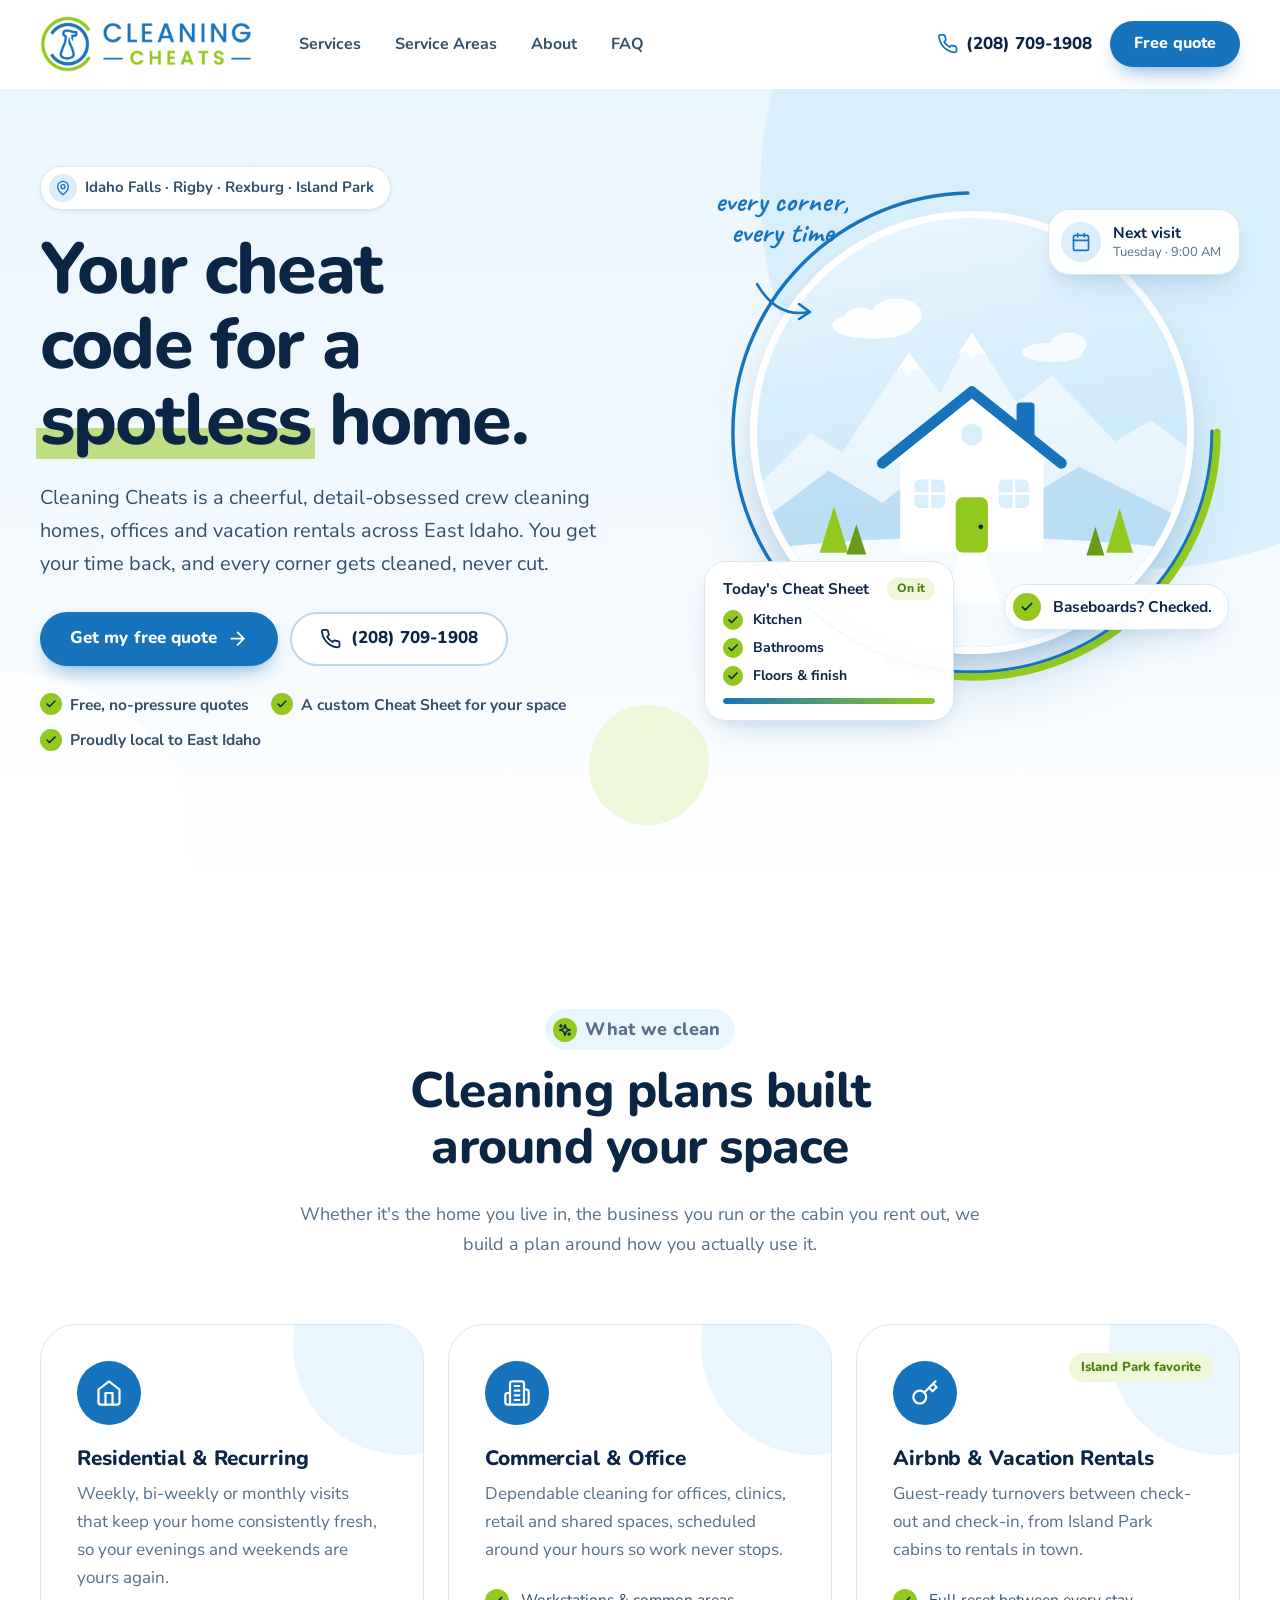
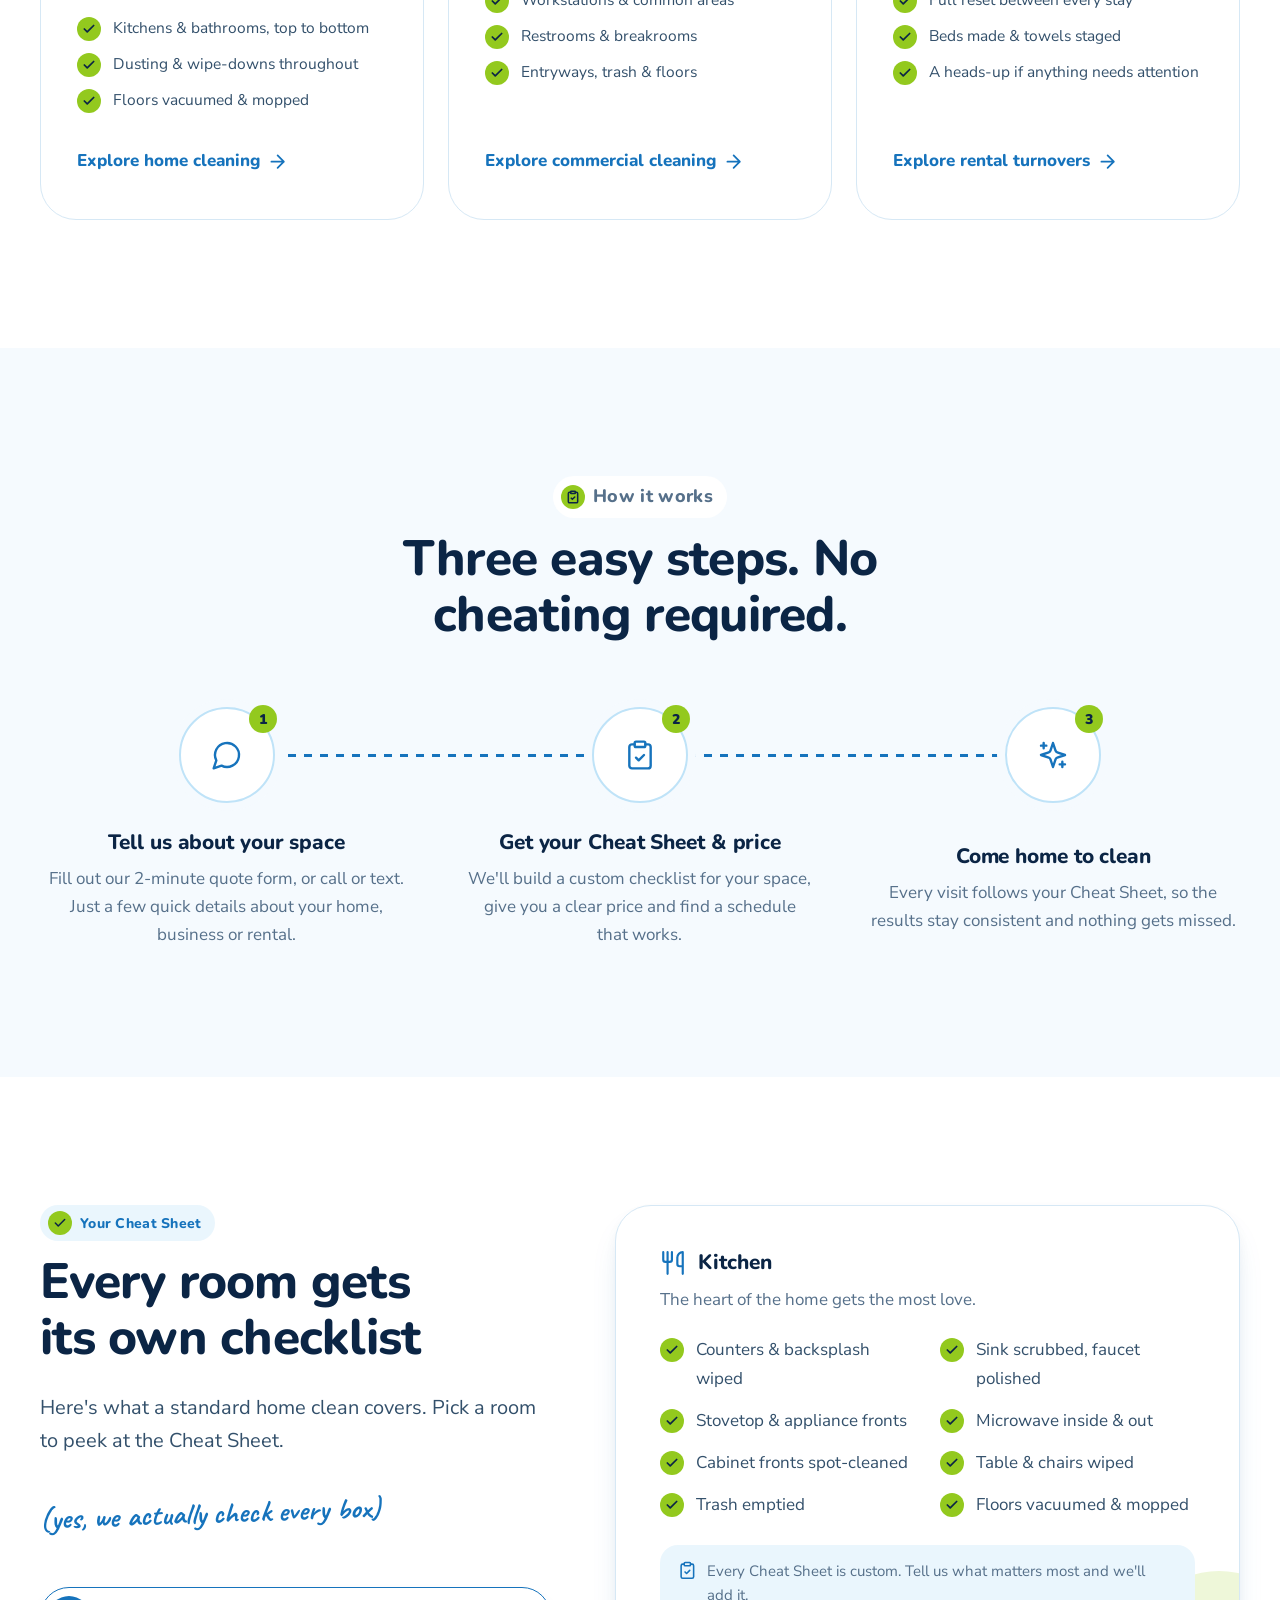
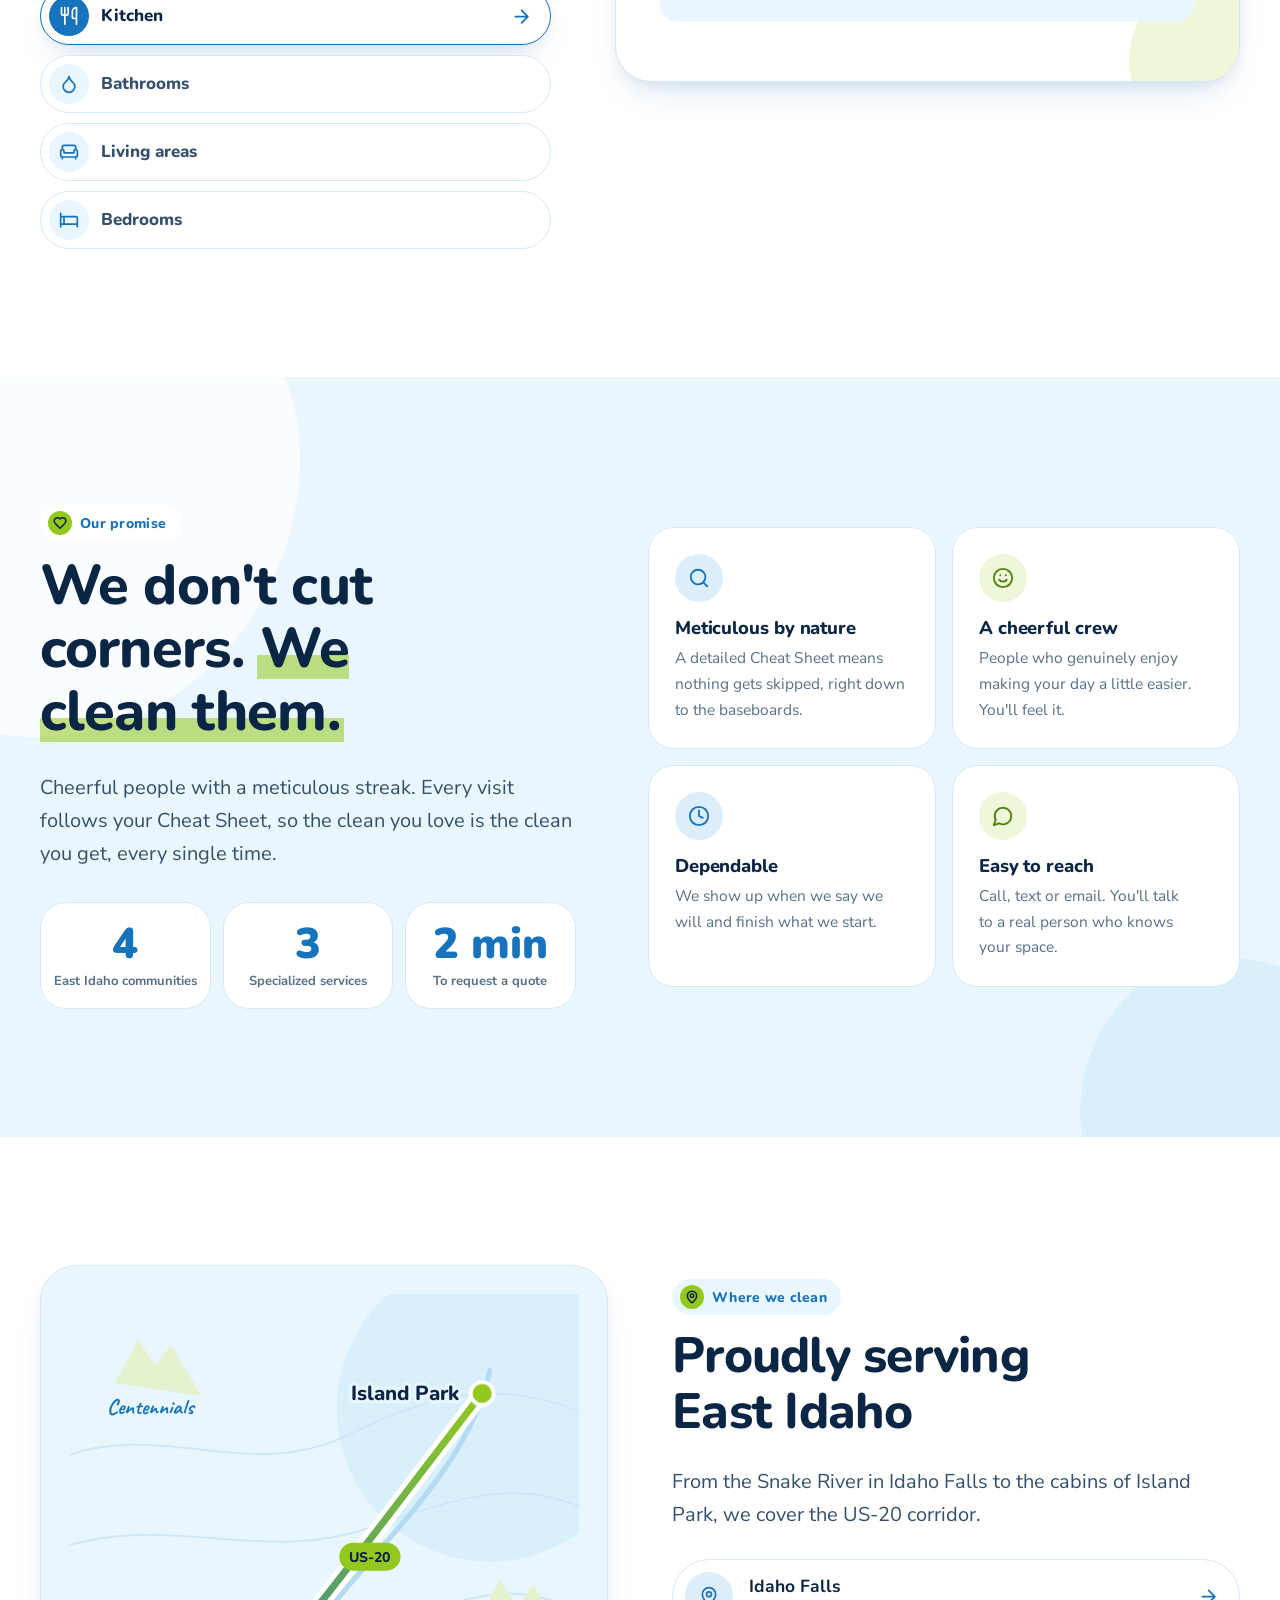
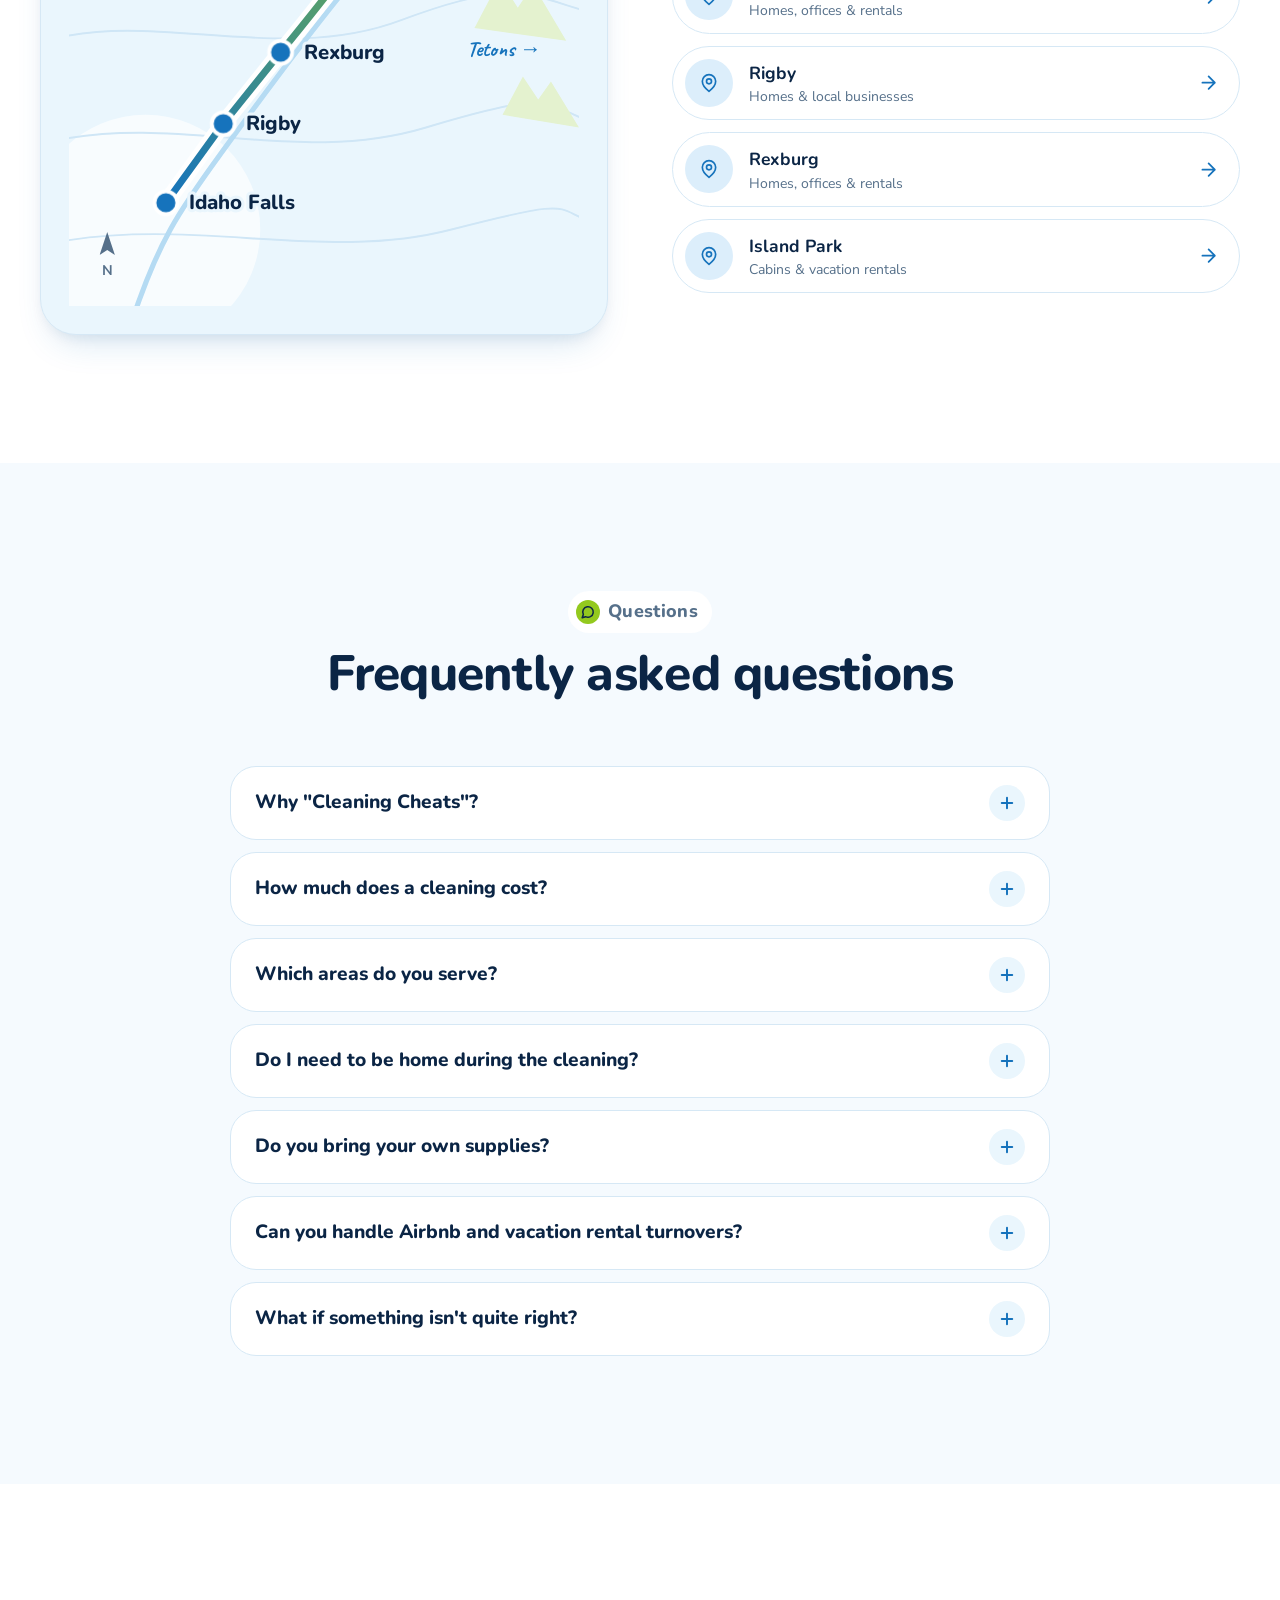
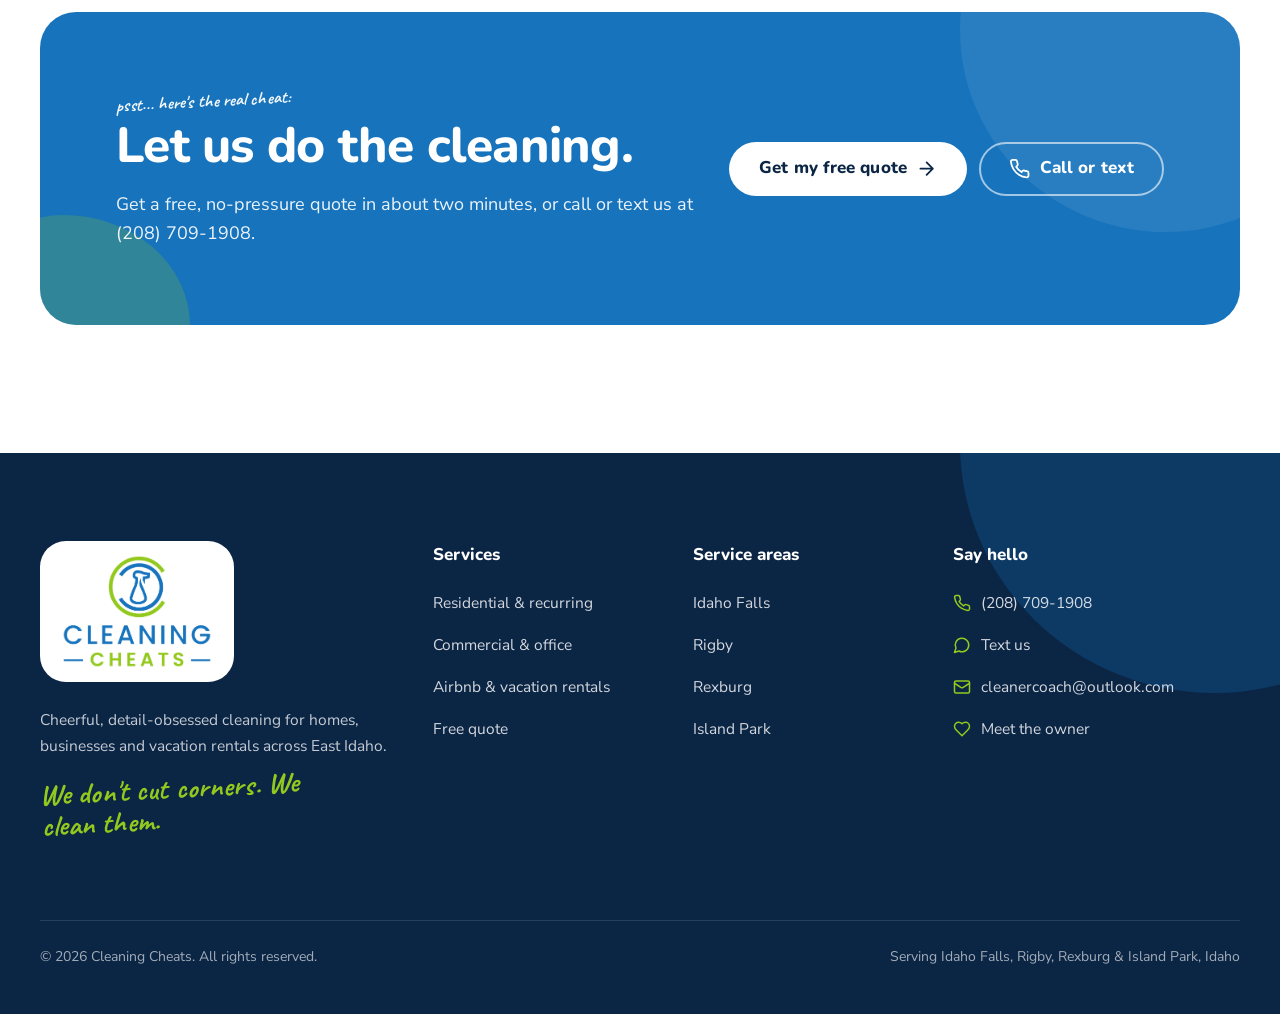
==== index.html @ 3bfc8d73 "Initial commit: Cleaning Cheats website Static five-page site (home, services, areas, about, quote) " ====
<!doctype html>
<html lang="en">
<head>
  <meta charset="utf-8">
  <meta name="viewport" content="width=device-width, initial-scale=1, viewport-fit=cover">
  <title>House, Office &amp; Vacation Rental Cleaning in East Idaho | Cleaning Cheats</title>
  <meta name="description" content="Cleaning Cheats is a cheerful, detail-obsessed cleaning crew serving homes, offices and vacation rentals in Idaho Falls, Rigby, Rexburg and Island Park. Free quote in about 2 minutes.">
  <link rel="canonical" href="https://cleaningcheats.com/">
  <meta name="theme-color" content="#1673bc">
  <meta property="og:type" content="website">
  <meta property="og:site_name" content="Cleaning Cheats">
  <meta property="og:title" content="House, Office &amp; Vacation Rental Cleaning in East Idaho | Cleaning Cheats">
  <meta property="og:description" content="Cleaning Cheats is a cheerful, detail-obsessed cleaning crew serving homes, offices and vacation rentals in Idaho Falls, Rigby, Rexburg and Island Park. Free quote in about 2 minutes.">
  <meta property="og:url" content="https://cleaningcheats.com/">
  <meta property="og:image" content="https://cleaningcheats.com/assets/img/logo-original.jpg">
  <link rel="icon" href="assets/img/logo-mark.png" type="image/png">
  <link rel="apple-touch-icon" href="assets/img/logo-mark.png">
  <link rel="preconnect" href="https://fonts.googleapis.com">
  <link rel="preconnect" href="https://fonts.gstatic.com" crossorigin>
  <link rel="stylesheet" href="https://fonts.googleapis.com/css2?family=Caveat:wght@700&amp;family=Nunito+Sans:opsz,wght@6..12,400;6..12,600;6..12,700&amp;family=Nunito:wght@700;800;900&amp;display=swap">
  <link rel="stylesheet" href="assets/css/styles.css">
  <script>document.documentElement.classList.add('js');</script>
  <script src="assets/js/main.js" defer></script>
  <script type="application/ld+json">
  {
    "@context": "https://schema.org",
    "@type": "LocalBusiness",
    "@id": "https://cleaningcheats.com/#business",
    "name": "Cleaning Cheats",
    "description": "Residential, commercial and vacation rental cleaning in East Idaho.",
    "url": "https://cleaningcheats.com/",
    "logo": "https://cleaningcheats.com/assets/img/logo-original.jpg",
    "image": "https://cleaningcheats.com/assets/img/logo-original.jpg",
    "telephone": "+1-208-709-1908",
    "email": "cleanercoach@outlook.com",
    "address": { "@type": "PostalAddress", "addressRegion": "ID", "addressCountry": "US" },
    "areaServed": [
      { "@type": "City", "name": "Idaho Falls", "containedInPlace": { "@type": "State", "name": "Idaho" } },
      { "@type": "City", "name": "Rigby", "containedInPlace": { "@type": "State", "name": "Idaho" } },
      { "@type": "City", "name": "Rexburg", "containedInPlace": { "@type": "State", "name": "Idaho" } },
      { "@type": "City", "name": "Island Park", "containedInPlace": { "@type": "State", "name": "Idaho" } }
    ],
    "hasOfferCatalog": {
      "@type": "OfferCatalog",
      "name": "Cleaning services",
      "itemListElement": [
        { "@type": "Offer", "itemOffered": { "@type": "Service", "name": "Residential & recurring house cleaning" } },
        { "@type": "Offer", "itemOffered": { "@type": "Service", "name": "Commercial & office cleaning" } },
        { "@type": "Offer", "itemOffered": { "@type": "Service", "name": "Airbnb & vacation rental turnover cleaning" } }
      ]
    }
  }
  </script>
</head>
<body>
  <svg class="sprite" aria-hidden="true" focusable="false" xmlns="http://www.w3.org/2000/svg">
    <symbol id="i-home" viewBox="0 0 24 24"><path d="m3 9 9-7 9 7v11a2 2 0 0 1-2 2H5a2 2 0 0 1-2-2z"/><path d="M9 22V12h6v10"/></symbol>
    <symbol id="i-building" viewBox="0 0 24 24"><path d="M6 22V4a2 2 0 0 1 2-2h8a2 2 0 0 1 2 2v18Z"/><path d="M6 12H4a2 2 0 0 0-2 2v6a2 2 0 0 0 2 2h2"/><path d="M18 9h2a2 2 0 0 1 2 2v9a2 2 0 0 1-2 2h-2"/><path d="M10 6h4M10 10h4M10 14h4M10 18h4"/></symbol>
    <symbol id="i-key" viewBox="0 0 24 24"><circle cx="7.5" cy="15.5" r="5.5"/><path d="m21 2-9.6 9.6"/><path d="m15.5 7.5 3 3L22 7l-3-3"/></symbol>
    <symbol id="i-phone" viewBox="0 0 24 24"><path d="M22 16.92v3a2 2 0 0 1-2.18 2 19.79 19.79 0 0 1-8.63-3.07 19.5 19.5 0 0 1-6-6 19.79 19.79 0 0 1-3.07-8.67A2 2 0 0 1 4.11 2h3a2 2 0 0 1 2 1.72 12.84 12.84 0 0 0 .7 2.81 2 2 0 0 1-.45 2.11L8.09 9.91a16 16 0 0 0 6 6l1.27-1.27a2 2 0 0 1 2.11-.45 12.84 12.84 0 0 0 2.81.7A2 2 0 0 1 22 16.92z"/></symbol>
    <symbol id="i-mail" viewBox="0 0 24 24"><rect width="20" height="16" x="2" y="4" rx="2"/><path d="m22 7-8.97 5.7a1.94 1.94 0 0 1-2.06 0L2 7"/></symbol>
    <symbol id="i-pin" viewBox="0 0 24 24"><path d="M20 10c0 6-8 12-8 12s-8-6-8-12a8 8 0 0 1 16 0Z"/><circle cx="12" cy="10" r="3"/></symbol>
    <symbol id="i-check" viewBox="0 0 24 24"><path d="M20 6 9 17l-5-5"/></symbol>
    <symbol id="i-sparkles" viewBox="0 0 24 24"><path d="m12 3-1.9 5.8a2 2 0 0 1-1.3 1.3L3 12l5.8 1.9a2 2 0 0 1 1.3 1.3L12 21l1.9-5.8a2 2 0 0 1 1.3-1.3L21 12l-5.8-1.9a2 2 0 0 1-1.3-1.3Z"/><path d="M5 3v4M19 17v4M3 5h4M17 19h4"/></symbol>
    <symbol id="i-calendar" viewBox="0 0 24 24"><rect width="18" height="18" x="3" y="4" rx="2"/><path d="M16 2v4M8 2v4M3 10h18"/></symbol>
    <symbol id="i-clipboard" viewBox="0 0 24 24"><rect width="8" height="4" x="8" y="2" rx="1"/><path d="M16 4h2a2 2 0 0 1 2 2v14a2 2 0 0 1-2 2H6a2 2 0 0 1-2-2V6a2 2 0 0 1 2-2h2"/><path d="m9 14 2 2 4-4"/></symbol>
    <symbol id="i-users" viewBox="0 0 24 24"><path d="M16 21v-2a4 4 0 0 0-4-4H6a4 4 0 0 0-4 4v2"/><circle cx="9" cy="7" r="4"/><path d="M22 21v-2a4 4 0 0 0-3-3.87M16 3.13a4 4 0 0 1 0 7.75"/></symbol>
    <symbol id="i-message" viewBox="0 0 24 24"><path d="M7.9 20A9 9 0 1 0 4 16.1L2 22Z"/></symbol>
    <symbol id="i-arrow-right" viewBox="0 0 24 24"><path d="M5 12h14M12 5l7 7-7 7"/></symbol>
    <symbol id="i-arrow-left" viewBox="0 0 24 24"><path d="M19 12H5M12 19l-7-7 7-7"/></symbol>
    <symbol id="i-menu" viewBox="0 0 24 24"><path d="M4 7h16M4 12h16M4 17h16"/></symbol>
    <symbol id="i-close" viewBox="0 0 24 24"><path d="M18 6 6 18M6 6l12 12"/></symbol>
    <symbol id="i-clock" viewBox="0 0 24 24"><circle cx="12" cy="12" r="10"/><path d="M12 6v6l4 2"/></symbol>
    <symbol id="i-repeat" viewBox="0 0 24 24"><path d="m17 2 4 4-4 4"/><path d="M3 11v-1a4 4 0 0 1 4-4h14"/><path d="m7 22-4-4 4-4"/><path d="M21 13v1a4 4 0 0 1-4 4H3"/></symbol>
    <symbol id="i-bed" viewBox="0 0 24 24"><path d="M2 4v16M2 8h18a2 2 0 0 1 2 2v10M2 17h20M6 8v9"/></symbol>
    <symbol id="i-droplet" viewBox="0 0 24 24"><path d="M12 22a7 7 0 0 0 7-7c0-2-1-3.9-3-5.5s-3.5-4-4-6.5c-.5 2.5-2 4.9-4 6.5C6 11.1 5 13 5 15a7 7 0 0 0 7 7z"/></symbol>
    <symbol id="i-utensils" viewBox="0 0 24 24"><path d="M3 2v7c0 1.1.9 2 2 2h4a2 2 0 0 0 2-2V2M7 2v20M21 15V2a5 5 0 0 0-5 5v6c0 1.1.9 2 2 2h3Zm0 0v7"/></symbol>
    <symbol id="i-sofa" viewBox="0 0 24 24"><path d="M20 9V6a2 2 0 0 0-2-2H6a2 2 0 0 0-2 2v3"/><path d="M2 16a2 2 0 0 0 2 2h16a2 2 0 0 0 2-2v-5a2 2 0 0 0-4 0v1.5a.5.5 0 0 1-.5.5h-11a.5.5 0 0 1-.5-.5V11a2 2 0 0 0-4 0zM4 18v2M20 18v2"/></symbol>
    <symbol id="i-plus" viewBox="0 0 24 24"><path d="M12 5v14M5 12h14"/></symbol>
    <symbol id="i-alert" viewBox="0 0 24 24"><circle cx="12" cy="12" r="10"/><path d="M12 8v4M12 16h.01"/></symbol>
    <symbol id="i-send" viewBox="0 0 24 24"><path d="m22 2-7 20-4-9-9-4Z"/><path d="M22 2 11 13"/></symbol>
    <symbol id="i-heart" viewBox="0 0 24 24"><path d="M19 14c1.49-1.46 3-3.21 3-5.5A5.5 5.5 0 0 0 16.5 3c-1.76 0-3 .5-4.5 2-1.5-1.5-2.74-2-4.5-2A5.5 5.5 0 0 0 2 8.5c0 2.3 1.5 4.05 3 5.5l7 7Z"/></symbol>
    <symbol id="i-star" viewBox="0 0 24 24"><path d="M12 2l3.09 6.26L22 9.27l-5 4.87 1.18 6.88L12 17.77l-6.18 3.25L7 14.14 2 9.27l6.91-1.01L12 2z"/></symbol>
    <symbol id="i-smile" viewBox="0 0 24 24"><circle cx="12" cy="12" r="10"/><path d="M8 14s1.5 2 4 2 4-2 4-2M9 9h.01M15 9h.01"/></symbol>
    <symbol id="i-search" viewBox="0 0 24 24"><circle cx="11" cy="11" r="8"/><path d="m21 21-4.3-4.3"/></symbol>
    <symbol id="i-hand" viewBox="0 0 24 24"><path d="M11 12h2a2 2 0 1 0 0-4h-3c-.6 0-1.1.2-1.4.6L3 14"/><path d="m7 18 1.6-1.4c.3-.4.8-.6 1.4-.6h4c1.1 0 2.1-.4 2.8-1.2l4.6-4.4a2 2 0 0 0-2.75-2.91l-4.2 3.9"/><path d="m2 13 6 6"/></symbol>
  </svg>

  <a class="skip-link" href="#main">Skip to main content</a>

  <header class="site-header" data-header>
    <div class="container header-inner">
      <a class="brand" href="index.html" aria-label="Cleaning Cheats home">
        <img class="brand-mark" src="assets/img/logo-mark.png" width="292" height="311" alt="">
        <img class="brand-word" src="assets/img/logo-wordmark.png" width="739" height="215" alt="Cleaning Cheats">
      </a>
      <nav class="nav" aria-label="Primary">
        <ul class="nav-list">
          <li><a href="services.html">Services</a></li>
          <li><a href="areas.html">Service Areas</a></li>
          <li><a href="about.html">About</a></li>
          <li><a href="index.html#faq">FAQ</a></li>
        </ul>
      </nav>
      <div class="header-actions">
        <a class="header-phone" href="tel:+12087091908"><svg class="icon" aria-hidden="true"><use href="#i-phone"/></svg><span>(208) 709-1908</span></a>
        <a class="btn btn-primary btn-sm" href="quote.html">Free quote</a>
        <button class="nav-toggle" type="button" aria-expanded="false" aria-controls="mobile-menu" aria-label="Open menu" data-nav-toggle>
          <svg class="icon icon-menu" aria-hidden="true"><use href="#i-menu"/></svg>
          <svg class="icon icon-close" aria-hidden="true"><use href="#i-close"/></svg>
        </button>
      </div>
    </div>
  </header>

  <div class="mobile-menu" id="mobile-menu" hidden>
    <nav aria-label="Mobile">
      <ul class="mobile-menu-list">
        <li style="--i:0"><a href="index.html" aria-current="page">Home <svg class="icon" aria-hidden="true"><use href="#i-arrow-right"/></svg></a></li>
        <li style="--i:1"><a href="services.html">Services <svg class="icon" aria-hidden="true"><use href="#i-arrow-right"/></svg></a></li>
        <li style="--i:2"><a href="areas.html">Service Areas <svg class="icon" aria-hidden="true"><use href="#i-arrow-right"/></svg></a></li>
        <li style="--i:3"><a href="about.html">About <svg class="icon" aria-hidden="true"><use href="#i-arrow-right"/></svg></a></li>
        <li style="--i:4"><a href="index.html#faq">FAQ <svg class="icon" aria-hidden="true"><use href="#i-arrow-right"/></svg></a></li>
      </ul>
    </nav>
    <div class="mobile-menu-actions">
      <a class="btn btn-primary btn-block" href="quote.html">Get my free quote <svg class="icon icon-arrow" aria-hidden="true"><use href="#i-arrow-right"/></svg></a>
      <a class="btn btn-ghost btn-block" href="tel:+12087091908"><svg class="icon" aria-hidden="true"><use href="#i-phone"/></svg> Call or text (208) 709-1908</a>
    </div>
    <p class="mobile-menu-meta">Serving Idaho Falls, Rigby, Rexburg &amp; Island Park<br><a href="mailto:cleanercoach@outlook.com">cleanercoach@outlook.com</a></p>
    <p class="hand">We don't cut corners. We clean them.</p>
  </div>

  <main id="main">
    <!-- ============ HERO ============ -->
    <section class="hero" aria-labelledby="hero-title">
      <span class="blob blob--sky b1" aria-hidden="true"></span>
      <span class="blob blob--white b2" aria-hidden="true"></span>
      <span class="blob blob--lime b3" aria-hidden="true"></span>
      <div class="container hero-grid">
        <div class="hero-copy">
          <p class="eyebrow reveal"><span class="eyebrow-dot"><svg class="icon" aria-hidden="true"><use href="#i-pin"/></svg></span> Idaho Falls · Rigby · Rexburg · Island Park</p>
          <h1 id="hero-title" class="reveal" style="--d:1">Your cheat code for a <span class="swipe">spotless</span> home.</h1>
          <p class="lead reveal" style="--d:2">Cleaning Cheats is a cheerful, detail-obsessed crew cleaning homes, offices and vacation rentals across East Idaho. You get your time back, and every corner gets cleaned, never cut.</p>
          <div class="hero-ctas reveal" style="--d:3">
            <a class="btn btn-primary" href="quote.html">Get my free quote <svg class="icon icon-arrow" aria-hidden="true"><use href="#i-arrow-right"/></svg></a>
            <a class="btn btn-ghost" href="tel:+12087091908"><svg class="icon" aria-hidden="true"><use href="#i-phone"/></svg> (208) 709-1908</a>
          </div>
          <ul class="hero-trust reveal" style="--d:4">
            <li><span class="check"><svg class="icon" aria-hidden="true"><use href="#i-check"/></svg></span> Free, no-pressure quotes</li>
            <li><span class="check"><svg class="icon" aria-hidden="true"><use href="#i-check"/></svg></span> A custom Cheat Sheet for your space</li>
            <li><span class="check"><svg class="icon" aria-hidden="true"><use href="#i-check"/></svg></span> Proudly local to East Idaho</li>
          </ul>
        </div>

        <div class="hero-art reveal reveal--scale" style="--d:2" aria-hidden="true">
          <div class="art-stage">
            <div class="art-circle">
              <!-- PHOTO SLOT: to use a real photo, replace the <svg class="art-scene"> below with
                   <img src="assets/img/hero.webp" width="1000" height="1000" alt="" fetchpriority="high"> -->
              <svg class="art-scene" viewBox="0 0 480 480" preserveAspectRatio="xMidYMax slice">
                <g class="cloud" fill="#fff" opacity=".9"><ellipse cx="130" cy="120" rx="46" ry="15"/><ellipse cx="156" cy="108" rx="28" ry="18"/><ellipse cx="116" cy="112" rx="18" ry="12"/></g>
                <g class="cloud cloud-2" fill="#fff" opacity=".75"><ellipse cx="330" cy="150" rx="34" ry="11"/><ellipse cx="348" cy="141" rx="20" ry="13"/></g>
                <path d="M0 300 L60 240 L95 262 L170 150 L205 196 L240 128 L290 206 L330 176 L400 250 L440 226 L480 256 V480 H0Z" fill="#fff" opacity=".55"/>
                <path d="M240 128 L256 153 L247 149 L240 158 L232 148 L224 153Z" fill="#fff"/>
                <path d="M170 150 L184 172 L176 168 L169 176 L162 167 L156 171Z" fill="#fff"/>
                <path d="M0 342 L80 282 L140 318 L210 264 L290 320 L360 278 L480 338 V480 H0Z" fill="#9fd0f0" opacity=".6"/>
                <path d="M0 372 C120 352 360 352 480 372 V480 H0Z" fill="#f4fafe"/>
                <g fill="#93c91e"><path d="M70 374 l16 -52 l16 52Z"/><path d="M390 374 l15 -50 l15 50Z"/></g>
                <g fill="#6a9a17"><path d="M100 376 l11 -34 l11 34Z"/><path d="M368 377 l10 -32 l10 32Z"/></g>
                <rect x="290" y="206" width="20" height="44" rx="4" fill="#1673bc"/>
                <path d="M144 272 L240 196 L336 272 Z" fill="#fff"/>
                <rect x="160" y="262" width="160" height="112" rx="8" fill="#fff"/>
                <path d="M140 274 L240 194 L340 274" fill="none" stroke="#1673bc" stroke-width="12" stroke-linecap="round" stroke-linejoin="round"/>
                <circle cx="240" cy="242" r="12" fill="#d9effc"/>
                <rect x="176" y="292" width="34" height="32" rx="6" fill="#d9effc"/>
                <rect x="270" y="292" width="34" height="32" rx="6" fill="#d9effc"/>
                <path d="M193 292v32M176 308h34M287 292v32M270 308h34" stroke="#fff" stroke-width="3"/>
                <rect x="222" y="312" width="36" height="62" rx="8" fill="#93c91e"/>
                <circle cx="250" cy="345" r="2.6" fill="#0b2545"/>
                <path d="M226 374 L254 374 L272 430 L208 430Z" fill="#fff" opacity=".85"/>
                <g transform="translate(206 286)"><path class="twinkle" d="M0 -12C1.4 -3.4 3.4 -1.4 12 0 3.4 1.4 1.4 3.4 0 12-1.4 3.4-3.4 1.4-12 0-3.4-1.4-1.4-3.4 0-12Z" fill="#fff"/></g>
                <g transform="translate(346 226)"><path class="twinkle" style="animation-delay:.9s" d="M0 -10C1.2 -2.8 2.8 -1.2 10 0 2.8 1.2 1.2 2.8 0 10-1.2 2.8-2.8 1.2-10 0-2.8-1.2-1.2-2.8 0-10Z" fill="#fff"/></g>
                <g transform="translate(136 236)"><path class="twinkle" style="animation-delay:1.7s" d="M0 -9C1.1 -2.5 2.5 -1.1 9 0 2.5 1.1 1.1 2.5 0 9-1.1 2.5-2.5 1.1-9 0-2.5-1.1-1.1-2.5 0-9Z" fill="#fff"/></g>
              </svg>
              <div class="bubbles">
                <span class="bubble" style="--x:22%;--s:22px;--delay:0s;--t:8s;--dx:14px"></span>
                <span class="bubble" style="--x:36%;--s:14px;--delay:2.2s;--t:7s;--dx:-10px"></span>
                <span class="bubble" style="--x:68%;--s:26px;--delay:1.1s;--t:9s;--dx:-16px"></span>
                <span class="bubble" style="--x:78%;--s:12px;--delay:3.4s;--t:7.5s;--dx:8px"></span>
                <span class="bubble" style="--x:52%;--s:18px;--delay:4.6s;--t:8.5s;--dx:12px"></span>
              </div>
            </div>
            <svg class="art-rings" viewBox="0 0 100 100" aria-hidden="true"><circle class="ring-blue" cx="50" cy="50" r="48.6" fill="none" stroke="#1673bc" stroke-width=".7" stroke-linecap="round" stroke-dasharray="228 77"/><circle class="ring-lime" cx="50" cy="50" r="49.6" fill="none" stroke="#93c91e" stroke-width="1.5" stroke-linecap="round" stroke-dasharray="96 216"/></svg>
          </div>

          <div class="hero-note">
            <p class="hand">every corner,<br>every time</p>
            <svg class="hand-arrow" viewBox="0 0 64 44" fill="none"><path pathLength="1" d="M4 6 C 18 30, 36 38, 56 34 M46 26 L57 34 L46 41" stroke="currentColor" stroke-width="2.5" stroke-linecap="round" stroke-linejoin="round"/></svg>
          </div>

          <div class="float-card fc-sheet">
            <div class="fc-sheet-head"><strong>Today's Cheat Sheet</strong><span class="fc-badge">On it</span></div>
            <ul>
              <li><span class="fc-tick" style="--t:1.4s"><svg class="icon" aria-hidden="true"><use href="#i-check"/></svg></span> Kitchen</li>
              <li><span class="fc-tick" style="--t:1.9s"><svg class="icon" aria-hidden="true"><use href="#i-check"/></svg></span> Bathrooms</li>
              <li><span class="fc-tick" style="--t:2.4s"><svg class="icon" aria-hidden="true"><use href="#i-check"/></svg></span> Floors &amp; finish</li>
            </ul>
            <div class="fc-progress"><span></span></div>
          </div>
          <div class="float-card fc-visit">
            <span class="fc-icon"><svg class="icon" aria-hidden="true"><use href="#i-calendar"/></svg></span>
            <div><strong>Next visit</strong><small>Tuesday · 9:00 AM</small></div>
          </div>
          <div class="float-card fc-checked"><span class="check"><svg class="icon" aria-hidden="true"><use href="#i-check"/></svg></span> <strong>Baseboards? Checked.</strong></div>
        </div>
      </div>
    </section>

    <!-- ============ SERVICES ============ -->
    <section class="section" id="services" aria-labelledby="services-title">
      <div class="container">
        <div class="section-head reveal">
          <p class="kicker"><span class="kicker-dot"><svg class="icon" aria-hidden="true"><use href="#i-sparkles"/></svg></span> What we clean</p>
          <h2 id="services-title">Cleaning plans built around your space</h2>
          <p>Whether it's the home you live in, the business you run or the cabin you rent out, we build a plan around how you actually use it.</p>
        </div>
        <div class="grid-3">
          <article class="service-card reveal" style="--d:0">
            <div class="service-icon"><svg class="icon" aria-hidden="true"><use href="#i-home"/></svg></div>
            <h3>Residential &amp; Recurring</h3>
            <p>Weekly, bi-weekly or monthly visits that keep your home consistently fresh, so your evenings and weekends are yours again.</p>
            <ul class="check-list">
              <li><span class="check"><svg class="icon" aria-hidden="true"><use href="#i-check"/></svg></span> Kitchens &amp; bathrooms, top to bottom</li>
              <li><span class="check"><svg class="icon" aria-hidden="true"><use href="#i-check"/></svg></span> Dusting &amp; wipe-downs throughout</li>
              <li><span class="check"><svg class="icon" aria-hidden="true"><use href="#i-check"/></svg></span> Floors vacuumed &amp; mopped</li>
            </ul>
            <a class="text-link" href="services.html#residential">Explore home cleaning <svg class="icon" aria-hidden="true"><use href="#i-arrow-right"/></svg></a>
          </article>
          <article class="service-card reveal" style="--d:1">
            <div class="service-icon"><svg class="icon" aria-hidden="true"><use href="#i-building"/></svg></div>
            <h3>Commercial &amp; Office</h3>
            <p>Dependable cleaning for offices, clinics, retail and shared spaces, scheduled around your hours so work never stops.</p>
            <ul class="check-list">
              <li><span class="check"><svg class="icon" aria-hidden="true"><use href="#i-check"/></svg></span> Workstations &amp; common areas</li>
              <li><span class="check"><svg class="icon" aria-hidden="true"><use href="#i-check"/></svg></span> Restrooms &amp; breakrooms</li>
              <li><span class="check"><svg class="icon" aria-hidden="true"><use href="#i-check"/></svg></span> Entryways, trash &amp; floors</li>
            </ul>
            <a class="text-link" href="services.html#commercial">Explore commercial cleaning <svg class="icon" aria-hidden="true"><use href="#i-arrow-right"/></svg></a>
          </article>
          <article class="service-card reveal" style="--d:2">
            <span class="service-tag">Island Park favorite</span>
            <div class="service-icon"><svg class="icon" aria-hidden="true"><use href="#i-key"/></svg></div>
            <h3>Airbnb &amp; Vacation Rentals</h3>
            <p>Guest-ready turnovers between check-out and check-in, from Island Park cabins to rentals in town.</p>
            <ul class="check-list">
              <li><span class="check"><svg class="icon" aria-hidden="true"><use href="#i-check"/></svg></span> Full reset between every stay</li>
              <li><span class="check"><svg class="icon" aria-hidden="true"><use href="#i-check"/></svg></span> Beds made &amp; towels staged</li>
              <li><span class="check"><svg class="icon" aria-hidden="true"><use href="#i-check"/></svg></span> A heads-up if anything needs attention</li>
            </ul>
            <a class="text-link" href="services.html#rentals">Explore rental turnovers <svg class="icon" aria-hidden="true"><use href="#i-arrow-right"/></svg></a>
          </article>
        </div>
      </div>
    </section>

    <!-- ============ HOW IT WORKS ============ -->
    <section class="section section--tint" aria-labelledby="how-title">
      <div class="container">
        <div class="section-head reveal">
          <p class="kicker"><span class="kicker-dot"><svg class="icon" aria-hidden="true"><use href="#i-clipboard"/></svg></span> How it works</p>
          <h2 id="how-title">Three easy steps. No cheating required.</h2>
        </div>
        <ol class="steps" data-animate>
          <li class="step reveal" style="--d:0">
            <div class="step-num"><svg class="icon" aria-hidden="true"><use href="#i-message"/></svg><span class="step-count">1</span></div>
            <div>
              <h3>Tell us about your space</h3>
              <p>Fill out our 2-minute quote form, or call or text. Just a few quick details about your home, business or rental.</p>
            </div>
          </li>
          <li class="step reveal" style="--d:2">
            <div class="step-num"><svg class="icon" aria-hidden="true"><use href="#i-clipboard"/></svg><span class="step-count">2</span></div>
            <div>
              <h3>Get your Cheat Sheet &amp; price</h3>
              <p>We'll build a custom checklist for your space, give you a clear price and find a schedule that works.</p>
            </div>
          </li>
          <li class="step reveal" style="--d:4">
            <div class="step-num"><svg class="icon" aria-hidden="true"><use href="#i-sparkles"/></svg><span class="step-count">3</span></div>
            <div>
              <h3>Come home to clean</h3>
              <p>Every visit follows your Cheat Sheet, so the results stay consistent and nothing gets missed.</p>
            </div>
          </li>
        </ol>
      </div>
    </section>

    <!-- ============ CHEAT SHEET ============ -->
    <section class="section" aria-labelledby="included-title">
      <div class="container included">
        <div class="reveal">
          <p class="kicker"><span class="kicker-dot"><svg class="icon" aria-hidden="true"><use href="#i-check"/></svg></span> Your Cheat Sheet</p>
          <h2 id="included-title">Every room gets its own checklist</h2>
          <p class="lead">Here's what a standard home clean covers. Pick a room to peek at the Cheat Sheet.</p>
          <p class="hand included-note">(yes, we actually check every box)</p>
          <div class="tablist" role="tablist" aria-label="Rooms" data-tabs>
            <button class="tab" type="button" role="tab" id="tab-kitchen" aria-controls="panel-kitchen" aria-selected="true">
              <span class="tab-icon"><svg class="icon" aria-hidden="true"><use href="#i-utensils"/></svg></span> Kitchen
              <svg class="icon tab-arrow" aria-hidden="true"><use href="#i-arrow-right"/></svg>
            </button>
            <button class="tab" type="button" role="tab" id="tab-bath" aria-controls="panel-bath" aria-selected="false" tabindex="-1">
              <span class="tab-icon"><svg class="icon" aria-hidden="true"><use href="#i-droplet"/></svg></span> Bathrooms
              <svg class="icon tab-arrow" aria-hidden="true"><use href="#i-arrow-right"/></svg>
            </button>
            <button class="tab" type="button" role="tab" id="tab-living" aria-controls="panel-living" aria-selected="false" tabindex="-1">
              <span class="tab-icon"><svg class="icon" aria-hidden="true"><use href="#i-sofa"/></svg></span> Living areas
              <svg class="icon tab-arrow" aria-hidden="true"><use href="#i-arrow-right"/></svg>
            </button>
            <button class="tab" type="button" role="tab" id="tab-bed" aria-controls="panel-bed" aria-selected="false" tabindex="-1">
              <span class="tab-icon"><svg class="icon" aria-hidden="true"><use href="#i-bed"/></svg></span> Bedrooms
              <svg class="icon tab-arrow" aria-hidden="true"><use href="#i-arrow-right"/></svg>
            </button>
          </div>
        </div>
        <div class="reveal" style="--d:1">
          <div class="tab-panel is-active" role="tabpanel" id="panel-kitchen" aria-labelledby="tab-kitchen" tabindex="0">
            <h3><svg class="icon" aria-hidden="true"><use href="#i-utensils"/></svg> Kitchen</h3>
            <p>The heart of the home gets the most love.</p>
            <ul class="check-list">
              <li style="--i:0"><span class="check"><svg class="icon" aria-hidden="true"><use href="#i-check"/></svg></span> Counters &amp; backsplash wiped</li>
              <li style="--i:1"><span class="check"><svg class="icon" aria-hidden="true"><use href="#i-check"/></svg></span> Sink scrubbed, faucet polished</li>
              <li style="--i:2"><span class="check"><svg class="icon" aria-hidden="true"><use href="#i-check"/></svg></span> Stovetop &amp; appliance fronts</li>
              <li style="--i:3"><span class="check"><svg class="icon" aria-hidden="true"><use href="#i-check"/></svg></span> Microwave inside &amp; out</li>
              <li style="--i:4"><span class="check"><svg class="icon" aria-hidden="true"><use href="#i-check"/></svg></span> Cabinet fronts spot-cleaned</li>
              <li style="--i:5"><span class="check"><svg class="icon" aria-hidden="true"><use href="#i-check"/></svg></span> Table &amp; chairs wiped</li>
              <li style="--i:6"><span class="check"><svg class="icon" aria-hidden="true"><use href="#i-check"/></svg></span> Trash emptied</li>
              <li style="--i:7"><span class="check"><svg class="icon" aria-hidden="true"><use href="#i-check"/></svg></span> Floors vacuumed &amp; mopped</li>
            </ul>
            <p class="panel-note"><svg class="icon" aria-hidden="true"><use href="#i-clipboard"/></svg> <span>Every Cheat Sheet is custom. Tell us what matters most and we'll add it.</span></p>
          </div>
          <div class="tab-panel" role="tabpanel" id="panel-bath" aria-labelledby="tab-bath" tabindex="0" hidden>
            <h3><svg class="icon" aria-hidden="true"><use href="#i-droplet"/></svg> Bathrooms</h3>
            <p>Scrubbed, sanitized and shining.</p>
            <ul class="check-list">
              <li style="--i:0"><span class="check"><svg class="icon" aria-hidden="true"><use href="#i-check"/></svg></span> Toilets cleaned inside, out &amp; behind</li>
              <li style="--i:1"><span class="check"><svg class="icon" aria-hidden="true"><use href="#i-check"/></svg></span> Showers &amp; tubs scrubbed</li>
              <li style="--i:2"><span class="check"><svg class="icon" aria-hidden="true"><use href="#i-check"/></svg></span> Sinks &amp; counters sanitized</li>
              <li style="--i:3"><span class="check"><svg class="icon" aria-hidden="true"><use href="#i-check"/></svg></span> Mirrors &amp; fixtures shined</li>
              <li style="--i:4"><span class="check"><svg class="icon" aria-hidden="true"><use href="#i-check"/></svg></span> Towels straightened</li>
              <li style="--i:5"><span class="check"><svg class="icon" aria-hidden="true"><use href="#i-check"/></svg></span> Trash emptied</li>
              <li style="--i:6"><span class="check"><svg class="icon" aria-hidden="true"><use href="#i-check"/></svg></span> Floors mopped</li>
            </ul>
            <p class="panel-note"><svg class="icon" aria-hidden="true"><use href="#i-clipboard"/></svg> <span>Natural stone or special finishes? We'll use the right products.</span></p>
          </div>
          <div class="tab-panel" role="tabpanel" id="panel-living" aria-labelledby="tab-living" tabindex="0" hidden>
            <h3><svg class="icon" aria-hidden="true"><use href="#i-sofa"/></svg> Living areas</h3>
            <p>The spaces where life happens, reset and refreshed.</p>
            <ul class="check-list">
              <li style="--i:0"><span class="check"><svg class="icon" aria-hidden="true"><use href="#i-check"/></svg></span> Dusting reachable surfaces</li>
              <li style="--i:1"><span class="check"><svg class="icon" aria-hidden="true"><use href="#i-check"/></svg></span> Light switches &amp; handles wiped</li>
              <li style="--i:2"><span class="check"><svg class="icon" aria-hidden="true"><use href="#i-check"/></svg></span> Mirrors &amp; glass cleaned</li>
              <li style="--i:3"><span class="check"><svg class="icon" aria-hidden="true"><use href="#i-check"/></svg></span> Baseboards dusted</li>
              <li style="--i:4"><span class="check"><svg class="icon" aria-hidden="true"><use href="#i-check"/></svg></span> Cobwebs removed</li>
              <li style="--i:5"><span class="check"><svg class="icon" aria-hidden="true"><use href="#i-check"/></svg></span> Floors vacuumed &amp; mopped</li>
            </ul>
            <p class="panel-note"><svg class="icon" aria-hidden="true"><use href="#i-clipboard"/></svg> <span>Pets at home? We'll pay extra attention to fur and paw prints.</span></p>
          </div>
          <div class="tab-panel" role="tabpanel" id="panel-bed" aria-labelledby="tab-bed" tabindex="0" hidden>
            <h3><svg class="icon" aria-hidden="true"><use href="#i-bed"/></svg> Bedrooms</h3>
            <p>A calm, clean space to end the day.</p>
            <ul class="check-list">
              <li style="--i:0"><span class="check"><svg class="icon" aria-hidden="true"><use href="#i-check"/></svg></span> Beds made neatly</li>
              <li style="--i:1"><span class="check"><svg class="icon" aria-hidden="true"><use href="#i-check"/></svg></span> Dressers &amp; nightstands dusted</li>
              <li style="--i:2"><span class="check"><svg class="icon" aria-hidden="true"><use href="#i-check"/></svg></span> Mirrors cleaned</li>
              <li style="--i:3"><span class="check"><svg class="icon" aria-hidden="true"><use href="#i-check"/></svg></span> Light tidying</li>
              <li style="--i:4"><span class="check"><svg class="icon" aria-hidden="true"><use href="#i-check"/></svg></span> Trash emptied</li>
              <li style="--i:5"><span class="check"><svg class="icon" aria-hidden="true"><use href="#i-check"/></svg></span> Floors vacuumed</li>
            </ul>
            <p class="panel-note"><svg class="icon" aria-hidden="true"><use href="#i-clipboard"/></svg> <span>Commercial and rental Cheat Sheets are built around your specific space.</span></p>
          </div>
        </div>
      </div>
    </section>

    <!-- ============ CORNERS ============ -->
    <section class="section section--sky" aria-labelledby="corners-title">
      <span class="blob blob--white" style="width:520px;height:520px;left:-220px;top:-160px;--t:17s" aria-hidden="true"></span>
      <span class="blob blob--sky" style="width:300px;height:300px;right:-100px;bottom:-120px;--t:13s" aria-hidden="true"></span>
      <div class="container corners">
        <div class="reveal">
          <p class="kicker"><span class="kicker-dot"><svg class="icon" aria-hidden="true"><use href="#i-heart"/></svg></span> Our promise</p>
          <h2 id="corners-title">We don't cut corners. <span class="swipe">We clean them.</span></h2>
          <p class="lead">Cheerful people with a meticulous streak. Every visit follows your Cheat Sheet, so the clean you love is the clean you get, every single time.</p>
          <div class="stats">
            <div class="stat"><strong><span data-count="4" aria-hidden="true">4</span><span class="sr-only">4</span></strong><span>East Idaho communities</span></div>
            <div class="stat"><strong><span data-count="3" aria-hidden="true">3</span><span class="sr-only">3</span></strong><span>Specialized services</span></div>
            <div class="stat"><strong><span data-count="2" aria-hidden="true">2</span><span class="sr-only">2</span> min</strong><span>To request a quote</span></div>
          </div>
        </div>
        <div class="features">
          <div class="feature reveal" style="--d:0"><span class="fc-icon"><svg class="icon" aria-hidden="true"><use href="#i-search"/></svg></span><h3>Meticulous by nature</h3><p>A detailed Cheat Sheet means nothing gets skipped, right down to the baseboards.</p></div>
          <div class="feature reveal" style="--d:1"><span class="fc-icon"><svg class="icon" aria-hidden="true"><use href="#i-smile"/></svg></span><h3>A cheerful crew</h3><p>People who genuinely enjoy making your day a little easier. You'll feel it.</p></div>
          <div class="feature reveal" style="--d:2"><span class="fc-icon"><svg class="icon" aria-hidden="true"><use href="#i-clock"/></svg></span><h3>Dependable</h3><p>We show up when we say we will and finish what we start.</p></div>
          <div class="feature reveal" style="--d:3"><span class="fc-icon"><svg class="icon" aria-hidden="true"><use href="#i-message"/></svg></span><h3>Easy to reach</h3><p>Call, text or email. You'll talk to a real person who knows your space.</p></div>
        </div>
      </div>
    </section>

    <!-- ============ SERVICE AREAS ============ -->
    <section class="section" aria-labelledby="areas-title">
      <div class="container areas">
        <div class="map-card reveal reveal--scale" data-animate>
          <svg class="map" viewBox="0 0 400 480" role="img" aria-labelledby="map-title map-desc">
            <title id="map-title">Cleaning Cheats service area</title>
            <desc id="map-desc">A map of East Idaho showing Idaho Falls, Rigby, Rexburg and Island Park along the US-20 corridor.</desc>
            <defs><linearGradient id="map-route-grad" x1="0" y1="1" x2="1" y2="0"><stop offset="0" stop-color="#1673bc"/><stop offset="1" stop-color="#93c91e"/></linearGradient></defs>
            <circle cx="330" cy="90" r="120" fill="#d9effc"/>
            <circle cx="60" cy="420" r="90" fill="#fff" opacity=".7"/>
            <g fill="none" stroke="#cfe6f6" stroke-width="1.5">
              <path d="M-10 130 C 70 96, 140 150, 220 110 S 350 70, 410 96"/>
              <path d="M-10 200 C 80 170, 150 214, 240 182 S 360 150, 410 170"/>
              <path d="M-10 270 C 70 250, 170 290, 260 256 S 360 236, 410 250"/>
              <path d="M-10 350 C 90 330, 180 370, 280 340 S 370 320, 410 336"/>
              <path d="M-10 430 C 100 410, 200 446, 300 420 S 380 404, 410 414"/>
            </g>
            <g fill="#e4f2cf"><path d="M318 262 l20 -38 l14 22 l12 -18 l26 44 z"/><path d="M340 330 l16 -30 l12 18 l10 -14 l22 36 z"/><path d="M36 70 l18 -34 l14 20 l12 -16 l24 40 z"/></g>
            <text class="map-note" x="312" y="284">Tetons →</text>
            <text class="map-note" x="30" y="94">Centennials</text>
            <path d="M330 60 C 316 130, 250 190, 210 240 S 150 318, 118 362 S 70 430, 50 490" fill="none" stroke="#b5dbf3" stroke-width="4" stroke-linecap="round"/>
            <path d="M76 399 L121 337 L166 281 C 215 222, 262 158, 324 78" fill="none" stroke="#fff" stroke-width="13" stroke-linecap="round" stroke-linejoin="round"/>
            <path class="map-route" pathLength="1" d="M76 399 L121 337 L166 281 C 215 222, 262 158, 324 78" fill="none" stroke="url(#map-route-grad)" stroke-width="5.5" stroke-linecap="round" stroke-linejoin="round"/>
            <g transform="translate(236 206)"><rect x="-24" y="-11" width="48" height="22" rx="11" fill="#93c91e"/><text class="map-road" text-anchor="middle" y="4">US-20</text></g>
            <g class="map-pin" style="--i:0" transform="translate(76 399)"><circle class="pin-pulse" r="12" fill="#1673bc"/><circle class="pin-dot" r="9" fill="#1673bc" stroke="#fff" stroke-width="3"/><text class="map-label" x="18" y="5">Idaho Falls</text></g>
            <g class="map-pin" style="--i:1" transform="translate(121 337)"><circle class="pin-pulse" r="12" fill="#1673bc"/><circle class="pin-dot" r="9" fill="#1673bc" stroke="#fff" stroke-width="3"/><text class="map-label" x="18" y="5">Rigby</text></g>
            <g class="map-pin" style="--i:2" transform="translate(166 281)"><circle class="pin-pulse" r="12" fill="#1673bc"/><circle class="pin-dot" r="9" fill="#1673bc" stroke="#fff" stroke-width="3"/><text class="map-label" x="18" y="5">Rexburg</text></g>
            <g class="map-pin" style="--i:3" transform="translate(324 78)"><circle class="pin-pulse" r="12" fill="#93c91e"/><circle class="pin-dot" r="9" fill="#93c91e" stroke="#fff" stroke-width="3"/><text class="map-label" x="-18" y="5" text-anchor="end">Island Park</text></g>
            <g transform="translate(30 440)" fill="#56708a"><path d="M0 -18 L6 0 L0 -4 L-6 0Z"/><text class="map-sub" x="-4" y="16">N</text></g>
          </svg>
        </div>
        <div>
          <div class="reveal">
            <p class="kicker"><span class="kicker-dot"><svg class="icon" aria-hidden="true"><use href="#i-pin"/></svg></span> Where we clean</p>
            <h2 id="areas-title">Proudly serving East Idaho</h2>
            <p class="lead">From the Snake River in Idaho Falls to the cabins of Island Park, we cover the US&#8209;20 corridor.</p>
          </div>
          <ul class="town-list">
            <li class="reveal" style="--d:0"><a class="town" href="areas.html#idaho-falls"><span class="fc-icon"><svg class="icon" aria-hidden="true"><use href="#i-pin"/></svg></span><span><strong>Idaho Falls</strong><small>Homes, offices &amp; rentals</small></span><svg class="icon" aria-hidden="true"><use href="#i-arrow-right"/></svg></a></li>
            <li class="reveal" style="--d:1"><a class="town" href="areas.html#rigby"><span class="fc-icon"><svg class="icon" aria-hidden="true"><use href="#i-pin"/></svg></span><span><strong>Rigby</strong><small>Homes &amp; local businesses</small></span><svg class="icon" aria-hidden="true"><use href="#i-arrow-right"/></svg></a></li>
            <li class="reveal" style="--d:2"><a class="town" href="areas.html#rexburg"><span class="fc-icon"><svg class="icon" aria-hidden="true"><use href="#i-pin"/></svg></span><span><strong>Rexburg</strong><small>Homes, offices &amp; rentals</small></span><svg class="icon" aria-hidden="true"><use href="#i-arrow-right"/></svg></a></li>
            <li class="reveal" style="--d:3"><a class="town" href="areas.html#island-park"><span class="fc-icon"><svg class="icon" aria-hidden="true"><use href="#i-pin"/></svg></span><span><strong>Island Park</strong><small>Cabins &amp; vacation rentals</small></span><svg class="icon" aria-hidden="true"><use href="#i-arrow-right"/></svg></a></li>
          </ul>
        </div>
      </div>
    </section>

    <!-- ============ REVIEWS ============
         Hidden until you have real reviews. To show it: remove the "hidden" attribute below and
         replace the card with genuine customer reviews (Google reviews work well). Never publish made-up reviews. -->
    <section class="section section--tint" aria-labelledby="reviews-title" hidden>
      <div class="container">
        <div class="section-head reveal">
          <p class="kicker"><span class="kicker-dot"><svg class="icon" aria-hidden="true"><use href="#i-heart"/></svg></span> Happy neighbors</p>
          <h2 id="reviews-title">What our clients say</h2>
        </div>
        <div class="reviews">
          <figure class="review reveal">
            <div class="review-stars" role="img" aria-label="5 out of 5 stars"><svg class="icon" aria-hidden="true"><use href="#i-star"/></svg><svg class="icon" aria-hidden="true"><use href="#i-star"/></svg><svg class="icon" aria-hidden="true"><use href="#i-star"/></svg><svg class="icon" aria-hidden="true"><use href="#i-star"/></svg><svg class="icon" aria-hidden="true"><use href="#i-star"/></svg></div>
            <blockquote><p>REAL REVIEW TEXT HERE</p></blockquote>
            <figcaption><strong>Customer name</strong> · Town</figcaption>
          </figure>
        </div>
      </div>
    </section>

    <!-- ============ FAQ ============ -->
    <section class="section section--tint" id="faq" aria-labelledby="faq-title">
      <div class="container">
        <div class="section-head reveal">
          <p class="kicker"><span class="kicker-dot"><svg class="icon" aria-hidden="true"><use href="#i-message"/></svg></span> Questions</p>
          <h2 id="faq-title">Frequently asked questions</h2>
        </div>
        <div class="faq reveal">
          <details>
            <summary>Why "Cleaning Cheats"?<span class="faq-icon" aria-hidden="true"><svg class="icon" aria-hidden="true"><use href="#i-plus"/></svg></span></summary>
            <div class="faq-body"><p>Because the best cleaning cheat is having someone else do it, and do it well. The name is about saving <em>you</em> time and effort. When it comes to the actual cleaning, we don't cut corners. We clean them.</p></div>
          </details>
          <details>
            <summary>How much does a cleaning cost?<span class="faq-icon" aria-hidden="true"><svg class="icon" aria-hidden="true"><use href="#i-plus"/></svg></span></summary>
            <div class="faq-body"><p>Every space is different, so pricing depends on size, condition and how often you'd like service. Fill out our <a href="quote.html">free quote form</a> (it takes about two minutes) or call or text us, and we'll give you a clear price with no surprises.</p></div>
          </details>
          <details>
            <summary>Which areas do you serve?<span class="faq-icon" aria-hidden="true"><svg class="icon" aria-hidden="true"><use href="#i-plus"/></svg></span></summary>
            <div class="faq-body"><p>We serve Idaho Falls, Rigby, Rexburg and Island Park. If you're in a nearby community, just ask. We may still be able to help. <a href="areas.html">See our service areas</a>.</p></div>
          </details>
          <details>
            <summary>Do I need to be home during the cleaning?<span class="faq-icon" aria-hidden="true"><svg class="icon" aria-hidden="true"><use href="#i-plus"/></svg></span></summary>
            <div class="faq-body"><p>Not at all. Many clients let us in with a door code, lockbox or key. We'll work out access details together when we set up your plan.</p></div>
          </details>
          <details>
            <summary>Do you bring your own supplies?<span class="faq-icon" aria-hidden="true"><svg class="icon" aria-hidden="true"><use href="#i-plus"/></svg></span></summary>
            <div class="faq-body"><p>Yes. We arrive with our own supplies and equipment. If you prefer specific products, or have surfaces that need special care, just let us know.</p></div>
          </details>
          <details>
            <summary>Can you handle Airbnb and vacation rental turnovers?<span class="faq-icon" aria-hidden="true"><svg class="icon" aria-hidden="true"><use href="#i-plus"/></svg></span></summary>
            <div class="faq-body"><p>Yes. We schedule turnovers around your check-out and check-in times and let you know if anything needs attention before your next guests arrive.</p></div>
          </details>
          <details>
            <summary>What if something isn't quite right?<span class="faq-icon" aria-hidden="true"><svg class="icon" aria-hidden="true"><use href="#i-plus"/></svg></span></summary>
            <div class="faq-body"><p>Just tell us. We want every clean to feel like a win, and we'll work with you to make it right.</p></div>
          </details>
        </div>
      </div>
    </section>

    <section class="section" aria-labelledby="cta-title">
      <div class="container">
        <div class="cta-band reveal reveal--scale">
          <span class="blob c1" aria-hidden="true"></span>
          <span class="blob c2" aria-hidden="true"></span>
          <div>
            <p class="hand">psst... here's the real cheat:</p>
            <h2 id="cta-title">Let us do the cleaning.</h2>
            <p>Get a free, no-pressure quote in about two minutes, or call or text us at (208) 709-1908.</p>
          </div>
          <div class="cta-band-actions">
            <a class="btn btn-light" href="quote.html">Get my free quote <svg class="icon icon-arrow" aria-hidden="true"><use href="#i-arrow-right"/></svg></a>
            <a class="btn btn-outline-light" href="tel:+12087091908"><svg class="icon" aria-hidden="true"><use href="#i-phone"/></svg> Call or text</a>
          </div>
        </div>
      </div>
    </section>
  </main>

  <footer class="site-footer">
    <div class="blob" aria-hidden="true"></div>
    <div class="container">
      <div class="footer-grid">
        <div>
          <a class="footer-logo" href="index.html" aria-label="Cleaning Cheats home"><img src="assets/img/logo.png" width="743" height="558" alt="Cleaning Cheats" loading="lazy"></a>
          <p class="footer-blurb">Cheerful, detail-obsessed cleaning for homes, businesses and vacation rentals across East Idaho.</p>
          <p class="hand footer-hand">We don't cut corners. We clean them.</p>
        </div>
        <div>
          <p class="footer-title">Services</p>
          <ul class="footer-links">
            <li><a href="services.html#residential">Residential &amp; recurring</a></li>
            <li><a href="services.html#commercial">Commercial &amp; office</a></li>
            <li><a href="services.html#rentals">Airbnb &amp; vacation rentals</a></li>
            <li><a href="quote.html">Free quote</a></li>
          </ul>
        </div>
        <div>
          <p class="footer-title">Service areas</p>
          <ul class="footer-links">
            <li><a href="areas.html#idaho-falls">Idaho Falls</a></li>
            <li><a href="areas.html#rigby">Rigby</a></li>
            <li><a href="areas.html#rexburg">Rexburg</a></li>
            <li><a href="areas.html#island-park">Island Park</a></li>
          </ul>
        </div>
        <div>
          <p class="footer-title">Say hello</p>
          <ul class="footer-links">
            <li><a href="tel:+12087091908"><svg class="icon" aria-hidden="true"><use href="#i-phone"/></svg> (208) 709-1908</a></li>
            <li><a href="sms:+12087091908"><svg class="icon" aria-hidden="true"><use href="#i-message"/></svg> Text us</a></li>
            <li><a href="mailto:cleanercoach@outlook.com"><svg class="icon" aria-hidden="true"><use href="#i-mail"/></svg> cleanercoach@outlook.com</a></li>
            <li><a href="about.html"><svg class="icon" aria-hidden="true"><use href="#i-heart"/></svg> Meet the owner</a></li>
          </ul>
        </div>
      </div>
      <div class="footer-bottom">
        <p>© <span data-year>2026</span> Cleaning Cheats. All rights reserved.</p>
        <p>Serving Idaho Falls, Rigby, Rexburg &amp; Island Park, Idaho</p>
      </div>
    </div>
  </footer>

  <div class="mobile-cta" data-mobile-cta>
    <a class="btn btn-ghost" href="tel:+12087091908"><svg class="icon" aria-hidden="true"><use href="#i-phone"/></svg> Call</a>
    <a class="btn btn-primary" href="quote.html">Free quote <svg class="icon icon-arrow" aria-hidden="true"><use href="#i-arrow-right"/></svg></a>
  </div>
</body>
</html>
---- assets/css/styles.css ----
/* ==========================================================================
   Cleaning Cheats — site styles
   Logo blue + lime · sky backgrounds · rounded, friendly, detail-obsessed
   Mobile-first · motion uses transform/opacity only
   ========================================================================== */

/* ---------- Tokens ---------- */
:root {
  color-scheme: light;

  /* Brand (sampled from the logo) */
  --c-blue: #1673bc;          /* logo blue — primary CTA, 4.97:1 with white */
  --c-blue-hover: #115e9c;
  --c-blue-soft: #dceefb;
  --c-lime: #93c91e;          /* logo lime — accents only, never text on white */
  --c-lime-soft: #eef7d9;
  --c-lime-deep: #4f7f0a;     /* lime family for text/icons on light bg (4.8:1) */

  /* Environment */
  --c-sky: #bfe3f8;
  --c-sky-2: #d9effc;
  --c-sky-3: #eaf6fd;
  --c-page: #f5fafe;
  --c-white: #ffffff;

  /* Text */
  --c-ink: #0b2545;           /* deep navy */
  --c-ink-2: #33506b;
  --c-muted: #56708a;
  --c-line: #d6e8f5;
  --c-line-strong: #b9d7ee;

  --c-danger: #b42318;
  --c-danger-soft: #fdecea;
  --c-star: #f2b33d;

  --font-head: "Nunito", ui-rounded, "Segoe UI", system-ui, sans-serif;
  --font-body: "Nunito Sans", system-ui, -apple-system, "Segoe UI", Roboto, sans-serif;
  --font-hand: "Caveat", "Segoe Print", "Bradley Hand", cursive;

  --radius-sm: 12px;
  --radius: 18px;
  --radius-lg: 26px;
  --radius-xl: 36px;

  --shadow-sm: 0 1px 2px rgba(11, 37, 69, .05), 0 2px 6px rgba(11, 37, 69, .05);
  --shadow: 0 6px 16px -6px rgba(11, 37, 69, .10), 0 18px 36px -14px rgba(22, 115, 188, .20);
  --shadow-lg: 0 12px 28px -10px rgba(11, 37, 69, .14), 0 40px 70px -24px rgba(22, 115, 188, .32);

  --ease-out: cubic-bezier(.22, 1, .36, 1);
  --ease-spring: cubic-bezier(.34, 1.56, .64, 1);
  --dur-fast: 160ms;
  --dur: 260ms;
  --dur-slow: 700ms;

  --header-h: 76px;
  --gutter: clamp(16px, 4vw, 32px);
  --section-y: clamp(72px, 10vw, 128px);

  --z-cta: 80;
  --z-menu: 90;
  --z-header: 100;
}
@media (min-width: 960px) { :root { --header-h: 88px; } }

/* ---------- Base ---------- */
*, *::before, *::after { box-sizing: border-box; }

html {
  -webkit-text-size-adjust: 100%;
  scroll-behavior: smooth;
  scroll-padding-top: calc(var(--header-h) + 16px);
}

body {
  margin: 0;
  font-family: var(--font-body);
  font-size: 1.0625rem;
  line-height: 1.65;
  color: var(--c-ink-2);
  background: var(--c-white);
  -webkit-font-smoothing: antialiased;
  -moz-osx-font-smoothing: grayscale;
}
body.menu-open { overflow: hidden; }
[hidden] { display: none !important; }

h1, h2, h3, h4 {
  margin: 0 0 .5em;
  font-family: var(--font-head);
  color: var(--c-ink);
  font-weight: 800;
  line-height: 1.12;
  letter-spacing: -.015em;
  text-wrap: balance;
}
h1 { font-size: clamp(2.5rem, 1.5rem + 4.3vw, 4.5rem); letter-spacing: -.025em; line-height: 1.05; }
h2 { font-size: clamp(1.95rem, 1.3rem + 2.5vw, 3.1rem); }
h3 { font-size: 1.3rem; letter-spacing: -.005em; }

p { margin: 0 0 1em; text-wrap: pretty; }
ul, ol { margin: 0; padding: 0; list-style: none; }
img, svg { display: block; max-width: 100%; }
img { height: auto; }

a { color: var(--c-blue); text-decoration-thickness: 1.5px; text-underline-offset: 3px; }
a:hover { color: var(--c-blue-hover); }

button, input, select, textarea { font: inherit; color: inherit; }
button { cursor: pointer; }
a, button, summary, label, [role="tab"] { -webkit-tap-highlight-color: transparent; touch-action: manipulation; }

:focus-visible { outline: 3px solid var(--c-blue); outline-offset: 3px; border-radius: 8px; }
::selection { background: var(--c-lime-soft); color: var(--c-ink); }

.sprite { position: absolute; width: 0; height: 0; overflow: hidden; }
.icon {
  width: 1.25em; height: 1.25em; flex-shrink: 0;
  fill: none; stroke: currentColor; stroke-width: 2; stroke-linecap: round; stroke-linejoin: round;
}
.sr-only {
  position: absolute !important; width: 1px; height: 1px; padding: 0; margin: -1px;
  overflow: hidden; clip: rect(0 0 0 0); white-space: nowrap; border: 0;
}
.container { width: min(100% - 2 * var(--gutter), 1200px); margin-inline: auto; }

.skip-link {
  position: absolute; left: 16px; top: -100px; z-index: 1000;
  padding: 12px 18px; border-radius: 999px;
  background: var(--c-ink); color: #fff; font-weight: 700; text-decoration: none;
  transition: top var(--dur) var(--ease-out);
}
.skip-link:focus { top: 12px; color: #fff; }

/* Handwritten accent */
.hand {
  font-family: var(--font-hand);
  font-weight: 700;
  color: var(--c-blue);
  font-size: clamp(1.45rem, 1.2rem + .8vw, 1.9rem);
  line-height: 1.05;
  letter-spacing: .005em;
}

/* Lime highlighter swipe */
.swipe {
  background-image: linear-gradient(transparent 58%, rgba(147, 201, 30, .55) 58%, rgba(147, 201, 30, .55) 90%, transparent 90%);
  background-repeat: no-repeat;
  background-size: 100% 100%;
  padding: 0 .06em;
  margin: 0 -.06em;
}
.js .swipe { background-size: 0% 100%; }
.js .is-visible .swipe { animation: swipe .9s var(--ease-out) .6s forwards; }

/* ---------- Organic circles ---------- */
.blob {
  position: absolute;
  border-radius: 47% 53% 51% 49% / 52% 46% 54% 48%;
  pointer-events: none;
  z-index: 0;
  animation: blob-breathe var(--t, 16s) ease-in-out infinite alternate;
  will-change: transform;
}
.blob--sky { background: var(--c-sky-2); }
.blob--sky-deep { background: var(--c-sky); }
.blob--white { background: rgba(255, 255, 255, .75); }
.blob--lime { background: var(--c-lime-soft); }
.blob--ring { background: none; border: 2px solid var(--c-sky); }

/* ---------- Buttons ---------- */
.btn {
  --btn-bg: var(--c-blue);
  --btn-fg: #fff;
  --btn-border: transparent;
  display: inline-flex; align-items: center; justify-content: center; gap: .55em;
  min-height: 54px; padding: 0 28px;
  border: 2px solid var(--btn-border); border-radius: 999px;
  background: var(--btn-bg); color: var(--btn-fg);
  font-family: var(--font-head); font-weight: 800; font-size: 1.0625rem; line-height: 1.2; letter-spacing: .005em;
  text-decoration: none; white-space: nowrap;
  transition: background-color var(--dur) var(--ease-out), border-color var(--dur) var(--ease-out), color var(--dur) var(--ease-out), box-shadow var(--dur) var(--ease-out), transform var(--dur-fast) var(--ease-out);
}
.btn:hover { color: var(--btn-fg); }
.btn:active { transform: scale(.97); }
.btn .icon { transition: transform var(--dur) var(--ease-out); }
.btn:hover .icon-arrow { transform: translateX(4px); }

.btn-primary { box-shadow: 0 10px 22px -10px rgba(22, 115, 188, .75); }
.btn-primary:hover { --btn-bg: var(--c-blue-hover); box-shadow: 0 14px 28px -12px rgba(22, 115, 188, .85); }
.btn-ghost { --btn-bg: #fff; --btn-fg: var(--c-ink); --btn-border: var(--c-line-strong); }
.btn-ghost:hover { --btn-border: var(--c-blue); --btn-fg: var(--c-blue); }
.btn-light { --btn-bg: #fff; --btn-fg: var(--c-ink); }
.btn-light:hover { --btn-bg: var(--c-lime-soft); }
.btn-outline-light { --btn-bg: transparent; --btn-fg: #fff; --btn-border: rgba(255, 255, 255, .6); }
.btn-outline-light:hover { --btn-bg: rgba(255, 255, 255, .12); --btn-border: #fff; }
.btn-sm { min-height: 46px; padding: 0 22px; font-size: 1rem; }
.btn-block { width: 100%; }
.btn[disabled] { opacity: .5; cursor: not-allowed; box-shadow: none; }
.btn.is-loading { position: relative; color: transparent; pointer-events: none; }
.btn.is-loading::after {
  content: ""; position: absolute; width: 22px; height: 22px;
  border: 2.5px solid rgba(255, 255, 255, .45); border-top-color: #fff; border-radius: 50%;
  animation: spin .7s linear infinite;
}

.text-link {
  display: inline-flex; align-items: center; gap: .4em; min-height: 44px;
  font-family: var(--font-head); font-weight: 800; text-decoration: none;
}
.text-link .icon { transition: transform var(--dur) var(--ease-out); }
.text-link:hover .icon { transform: translateX(4px); }

/* ---------- Header ---------- */
.site-header {
  position: sticky; top: 0; z-index: var(--z-header);
  background: rgba(255, 255, 255, .86);
  -webkit-backdrop-filter: saturate(180%) blur(14px);
  backdrop-filter: saturate(180%) blur(14px);
  border-bottom: 1px solid transparent;
  transition: border-color var(--dur) var(--ease-out), box-shadow var(--dur) var(--ease-out), background-color var(--dur) var(--ease-out);
}
.site-header.is-scrolled {
  background: rgba(255, 255, 255, .95);
  border-bottom-color: var(--c-line);
  box-shadow: 0 8px 24px -16px rgba(11, 37, 69, .22);
}
.header-inner { height: var(--header-h); display: flex; align-items: center; gap: 24px; }

.brand { display: inline-flex; align-items: center; gap: 10px; min-height: 44px; text-decoration: none; }
.brand-mark { width: 44px; height: auto; transition: transform var(--dur-slow) var(--ease-spring); }
.brand-word { width: 128px; height: auto; }
.brand:hover .brand-mark { transform: rotate(-10deg); }
@media (min-width: 960px) {
  .brand-mark { width: 52px; }
  .brand-word { width: 150px; }
}

.nav { display: none; }
.nav-list { display: flex; gap: 4px; }
.nav-list a {
  position: relative; display: inline-flex; align-items: center; min-height: 44px; padding: 0 15px;
  border-radius: 999px; color: var(--c-ink-2);
  font-family: var(--font-head); font-weight: 700; font-size: 1rem; text-decoration: none;
  transition: background-color var(--dur) var(--ease-out), color var(--dur) var(--ease-out);
}
.nav-list a:hover { background: var(--c-sky-3); color: var(--c-ink); }
.nav-list a[aria-current="page"] { color: var(--c-blue); background: var(--c-sky-3); }

.header-actions { margin-left: auto; display: flex; align-items: center; gap: 10px; }
.header-phone {
  display: none; align-items: center; gap: 8px; min-height: 44px; padding: 0 8px;
  color: var(--c-ink); font-family: var(--font-head); font-weight: 800; text-decoration: none;
  font-variant-numeric: tabular-nums;
}
.header-phone .icon { color: var(--c-blue); }
.header-phone:hover { color: var(--c-blue); }

.nav-toggle {
  display: inline-grid; place-items: center; width: 48px; height: 48px;
  border: 1.5px solid var(--c-line); border-radius: 999px; background: #fff; color: var(--c-ink);
  transition: border-color var(--dur) var(--ease-out);
}
.nav-toggle:hover { border-color: var(--c-blue); }
.nav-toggle .icon { width: 22px; height: 22px; grid-area: 1 / 1; transition: transform var(--dur) var(--ease-out), opacity var(--dur-fast) var(--ease-out); }
.nav-toggle .icon-close { opacity: 0; transform: rotate(-90deg) scale(.6); }
.nav-toggle[aria-expanded="true"] .icon-menu { opacity: 0; transform: rotate(90deg) scale(.6); }
.nav-toggle[aria-expanded="true"] .icon-close { opacity: 1; transform: none; }

.header-actions .btn-sm { display: none; }
@media (min-width: 600px) { .header-actions .btn-sm { display: inline-flex; } }
@media (min-width: 960px) {
  .nav { display: block; margin-left: 8px; }
  .nav-toggle { display: none; }
}
@media (min-width: 1140px) { .header-phone { display: inline-flex; } }

.mobile-menu {
  position: fixed; inset: var(--header-h) 0 0 0; z-index: var(--z-menu);
  padding: 20px var(--gutter) calc(28px + env(safe-area-inset-bottom));
  background: var(--c-page); overflow-y: auto; overscroll-behavior: contain;
  opacity: 0; transform: translateY(-10px);
  transition: opacity var(--dur) var(--ease-out), transform var(--dur) var(--ease-out);
}
.mobile-menu.is-open { opacity: 1; transform: none; }
.mobile-menu-list li {
  opacity: 0; transform: translateY(8px);
  transition: opacity var(--dur) var(--ease-out), transform var(--dur) var(--ease-out);
  transition-delay: calc(var(--i, 0) * 45ms + 60ms);
}
.mobile-menu.is-open .mobile-menu-list li { opacity: 1; transform: none; }
.mobile-menu-list a {
  display: flex; align-items: center; justify-content: space-between; min-height: 62px;
  border-bottom: 1px solid var(--c-line); color: var(--c-ink);
  font-family: var(--font-head); font-size: 1.5rem; font-weight: 800; text-decoration: none;
}
.mobile-menu-list a .icon { color: var(--c-blue); }
.mobile-menu-list a[aria-current="page"] { color: var(--c-blue); }
.mobile-menu-actions { display: grid; gap: 12px; margin-top: 28px; }
.mobile-menu-meta { margin-top: 24px; color: var(--c-muted); font-size: .9375rem; }
.mobile-menu-meta a { font-weight: 700; }
.mobile-menu .hand { margin-top: 20px; transform: rotate(-3deg); display: inline-block; }
@media (min-width: 960px) { .mobile-menu { display: none !important; } }

/* ---------- Sticky mobile CTA ---------- */
.mobile-cta {
  position: fixed; left: 0; right: 0; bottom: 0; z-index: var(--z-cta);
  display: grid; grid-template-columns: 1fr 1.4fr; gap: 10px;
  padding: 10px var(--gutter) calc(10px + env(safe-area-inset-bottom));
  background: rgba(255, 255, 255, .95);
  -webkit-backdrop-filter: blur(12px); backdrop-filter: blur(12px);
  border-top: 1px solid var(--c-line);
  box-shadow: 0 -10px 30px -18px rgba(11, 37, 69, .3);
  transition: transform var(--dur-slow) var(--ease-out);
}
.mobile-cta .btn { min-height: 50px; padding: 0 14px; }
.js .mobile-cta:not(.is-shown) { transform: translateY(110%); }
body { padding-bottom: calc(72px + env(safe-area-inset-bottom)); }
body.page-quote { padding-bottom: env(safe-area-inset-bottom); }
@media (min-width: 960px) {
  .mobile-cta { display: none; }
  body { padding-bottom: 0; }
}

/* ---------- Sections ---------- */
.section { padding-block: var(--section-y); position: relative; }
.section--tint { background: var(--c-page); }
.section--sky { background: var(--c-sky-3); overflow: hidden; }
.section--tight-top { padding-top: calc(var(--section-y) * .5); }
.section > .container { position: relative; z-index: 1; }

.section-head { max-width: 720px; margin: 0 auto clamp(40px, 6vw, 64px); text-align: center; }
.section-head p { font-size: 1.125rem; color: var(--c-muted); }

.kicker {
  display: inline-flex; align-items: center; gap: 8px; margin-bottom: 14px;
  padding: 6px 14px 6px 8px; border-radius: 999px;
  background: var(--c-sky-3); color: var(--c-blue);
  font-family: var(--font-head); font-size: .875rem; font-weight: 800; letter-spacing: .02em;
}
.kicker .kicker-dot {
  display: grid; place-items: center; width: 24px; height: 24px; border-radius: 50%;
  background: var(--c-lime); color: var(--c-ink);
}
.kicker .kicker-dot .icon { width: 14px; height: 14px; stroke-width: 2.6; }
.section--tint .kicker, .section--sky .kicker { background: #fff; }

.lead { font-size: clamp(1.125rem, 1rem + .4vw, 1.25rem); color: var(--c-ink-2); max-width: 34em; }

.grid-3 { display: grid; gap: 24px; grid-template-columns: repeat(auto-fit, minmax(min(100%, 300px), 1fr)); }

.check-list { display: grid; gap: 10px; }
.check-list li { display: grid; grid-template-columns: 24px 1fr; gap: 12px; align-items: start; }
.check {
  display: grid; place-items: center; width: 24px; height: 24px; margin-top: 2px;
  border-radius: 50%; background: var(--c-lime); color: var(--c-ink);
}
.check .icon { width: 14px; height: 14px; stroke-width: 3; }

/* "Baseboards? Checked." chip */
.checked-chip {
  display: inline-flex; align-items: center; gap: 10px;
  padding: 8px 16px 8px 8px; border-radius: 999px;
  background: #fff; border: 1.5px solid var(--c-line);
  color: var(--c-ink); font-family: var(--font-head); font-weight: 800; font-size: .9375rem;
  box-shadow: var(--shadow-sm);
}
.checked-chip .check { margin: 0; width: 28px; height: 28px; }
.checked-chip em { font-style: normal; color: var(--c-lime-deep); }

/* ---------- Reveal on scroll ---------- */
.js .reveal {
  opacity: 0; transform: translate3d(0, 28px, 0);
  transition: opacity var(--dur-slow) var(--ease-out), transform var(--dur-slow) var(--ease-out);
  transition-delay: calc(var(--d, 0) * 90ms);
}
.js .reveal.is-visible { opacity: 1; transform: none; }
.js .reveal--scale { transform: scale(.95); }
.js .reveal--scale.is-visible { transform: none; }

/* ---------- Hero ---------- */
.hero {
  position: relative; overflow: hidden;
  padding: clamp(32px, 6vw, 80px) 0 clamp(80px, 10vw, 128px);
  background: linear-gradient(180deg, var(--c-sky-3) 0%, var(--c-page) 70%, #fff 100%);
}
.hero .blob.b1 { width: 780px; height: 780px; right: -260px; top: -300px; --t: 18s; }
.hero .blob.b2 { width: 360px; height: 360px; left: -170px; bottom: -150px; --t: 14s; }
.hero .blob.b3 { width: 120px; height: 120px; left: 46%; bottom: 7%; --t: 12s; }
.hero-grid { position: relative; z-index: 1; display: grid; gap: clamp(48px, 7vw, 72px); align-items: center; }
@media (min-width: 960px) { .hero-grid { grid-template-columns: 1.05fr .95fr; } }

.eyebrow {
  display: inline-flex; align-items: center; flex-wrap: wrap; gap: 8px; margin-bottom: 22px;
  padding: 7px 16px 7px 8px; border-radius: 999px;
  background: #fff; border: 1px solid var(--c-line); box-shadow: var(--shadow-sm);
  color: var(--c-ink-2); font-family: var(--font-head); font-size: .9375rem; font-weight: 700;
}
.eyebrow-dot { display: grid; place-items: center; width: 28px; height: 28px; border-radius: 50%; background: var(--c-blue-soft); color: var(--c-blue); }
.eyebrow-dot .icon { width: 16px; height: 16px; }

.hero h1 { margin-bottom: 22px; }
.hero .lead { margin-bottom: 0; }
.hero-ctas { display: flex; flex-wrap: wrap; gap: 12px; margin: 32px 0 26px; }
@media (max-width: 479px) { .hero-ctas .btn { width: 100%; } }
.hero-trust { display: flex; flex-wrap: wrap; gap: 10px 22px; color: var(--c-ink-2); font-weight: 700; font-size: .9688rem; }
.hero-trust li { display: inline-flex; align-items: center; gap: 8px; }
.hero-trust .check { width: 22px; height: 22px; margin: 0; }
.hero-trust .check .icon { width: 12px; height: 12px; }

/* Hero artwork: big circle scene with logo-echo rings */
.hero-art { position: relative; width: min(100%, 540px); margin-inline: auto; padding: 2% 4% 12%; }
.art-stage { position: relative; aspect-ratio: 1 / 1; }
.art-stage > .art-circle, .art-stage > .detail-circle { position: absolute; inset: 5%; aspect-ratio: auto; border: 7px solid #fff; }
.art-circle {
  position: relative; aspect-ratio: 1 / 1; border-radius: 50%; overflow: hidden;
  background: linear-gradient(170deg, #e9f6fe 0%, #cfeafb 55%, #b3dcf5 100%);
  box-shadow: var(--shadow-lg);
  isolation: isolate;
}
.art-circle > img { position: absolute; inset: 0; width: 100%; height: 100%; object-fit: cover; }
.art-scene { position: absolute; inset: 0; width: 100%; height: 100%; }
.art-scene .twinkle { transform-box: fill-box; transform-origin: center; animation: twinkle 3s ease-in-out infinite both; }
.art-scene .cloud { animation: drift 18s ease-in-out infinite alternate; }
.art-scene .cloud-2 { animation-duration: 24s; animation-direction: alternate-reverse; }

.art-rings { position: absolute; inset: 0; width: 100%; height: 100%; overflow: visible; pointer-events: none; }
.art-rings .ring-blue, .art-rings .ring-lime { transform-box: view-box; transform-origin: 50% 50%; }
.art-rings .ring-blue { animation: spin 60s linear infinite; }
.art-rings .ring-lime { animation: spin 42s linear infinite reverse; }

.bubbles { position: absolute; inset: 0; pointer-events: none; }
.bubble {
  position: absolute; left: var(--x); bottom: 22%; width: var(--s); height: var(--s); border-radius: 50%;
  background: radial-gradient(circle at 32% 30%, rgba(255, 255, 255, .98) 0 14%, rgba(255, 255, 255, .45) 30%, rgba(191, 227, 248, .35) 58%, rgba(22, 115, 188, .16) 100%);
  border: 1px solid rgba(255, 255, 255, .85);
  opacity: 0; animation: rise var(--t, 9s) linear var(--delay, 0s) infinite; will-change: transform, opacity;
}

.float-card {
  position: absolute; z-index: 2; display: flex; align-items: center; gap: 12px;
  padding: 12px 18px 12px 12px; border-radius: 22px;
  border: 1px solid var(--c-line); background: rgba(255, 255, 255, .97); box-shadow: var(--shadow);
  color: var(--c-ink); font-size: .875rem; line-height: 1.3;
  animation: pop-in .8s var(--ease-out) var(--in, .5s) both, bob var(--bob, 7s) ease-in-out calc(var(--in, .5s) + .8s) infinite;
}
.float-card strong { display: block; font-family: var(--font-head); font-size: .9688rem; }
.float-card small { display: block; color: var(--c-muted); font-size: .8125rem; }
.fc-icon {
  display: grid; place-items: center; width: 40px; height: 40px; flex-shrink: 0;
  border-radius: 50%; background: var(--c-blue-soft); color: var(--c-blue);
}
.fc-icon .icon { width: 20px; height: 20px; }

.fc-sheet { left: 0; bottom: 4%; display: block; width: min(60%, 250px); padding: 16px 18px; --in: .7s; --bob: 8s; }
.fc-sheet-head { display: flex; align-items: center; justify-content: space-between; gap: 8px; margin-bottom: 10px; }
.fc-badge { padding: 3px 10px; border-radius: 999px; background: var(--c-lime-soft); color: var(--c-lime-deep); font-size: .75rem; font-weight: 800; }
.fc-sheet ul { display: grid; gap: 8px; }
.fc-sheet li { display: flex; align-items: center; gap: 10px; font-weight: 700; font-size: .875rem; }
.fc-tick {
  position: relative; display: grid; place-items: center; width: 20px; height: 20px; flex-shrink: 0;
  border-radius: 50%; border: 2px solid var(--c-line); background: #fff; color: var(--c-ink);
}
.fc-tick::before {
  content: ""; position: absolute; inset: -2px; border-radius: 50%; background: var(--c-lime);
  transform: scale(0); animation: tick-fill .45s var(--ease-spring) var(--t) both;
}
.fc-tick .icon { position: relative; width: 12px; height: 12px; stroke-width: 3.4; opacity: 0; animation: fade-in .2s linear calc(var(--t) + .15s) both; }
.fc-progress { height: 6px; margin-top: 12px; border-radius: 999px; background: var(--c-sky-3); overflow: hidden; }
.fc-progress span {
  display: block; height: 100%; border-radius: inherit; background: linear-gradient(90deg, var(--c-blue), var(--c-lime));
  transform-origin: left; transform: scaleX(0); animation: grow-x 1.9s var(--ease-out) 1.3s both;
}
.fc-visit { top: 6%; right: 0; --in: 1s; --bob: 6.5s; }
.fc-checked { right: 2%; bottom: 20%; padding: 8px 16px 8px 8px; border-radius: 999px; --in: 2.8s; --bob: 9s; }
.fc-checked .check { width: 28px; height: 28px; margin: 0; }

.hero-note { position: absolute; z-index: 2; left: 2%; top: 2%; transform: rotate(-6deg); text-align: center; animation: pop-in .8s var(--ease-out) 1.8s both; }
.hand-arrow { width: 64px; height: 44px; margin: 2px 0 0 38px; color: var(--c-blue); }
.hand-arrow path { stroke-dasharray: 1; stroke-dashoffset: 1; animation: draw .8s var(--ease-out) 2.2s forwards; }

.fc-sheet-head strong { white-space: nowrap; }
@media (max-width: 599px) {
  .hero-art { padding-bottom: 26%; }
  .fc-sheet { bottom: 0; }
  .fc-checked { top: 0; left: 0; right: auto; bottom: auto; }
  .fc-visit { top: auto; bottom: 40%; right: 0; }
  .hero-note { display: none; }
}
@media (max-width: 479px) {
  .float-card { padding: 10px 14px 10px 10px; gap: 10px; font-size: .8125rem; }
  .float-card strong { font-size: .875rem; }
  .fc-icon { width: 34px; height: 34px; }
  .fc-sheet { width: 72%; padding: 12px 14px; }
  .fc-visit { display: none; }
}

/* ---------- Service cards ---------- */
.service-card {
  position: relative; display: flex; flex-direction: column; overflow: hidden;
  padding: clamp(28px, 3vw, 36px);
  border: 1.5px solid var(--c-line); border-radius: var(--radius-xl); background: #fff;
  transition: transform var(--dur) var(--ease-out), box-shadow var(--dur) var(--ease-out), border-color var(--dur) var(--ease-out);
}
.service-card::before {
  content: ""; position: absolute; width: 220px; height: 220px; right: -90px; top: -90px;
  border-radius: 50%; background: var(--c-sky-3); z-index: 0;
  transition: transform var(--dur-slow) var(--ease-out);
}
.service-card > * { position: relative; z-index: 1; }
.service-card:hover { transform: translateY(-6px); box-shadow: var(--shadow-lg); border-color: var(--c-sky); }
.service-card:hover::before { transform: scale(1.35); }
.service-icon {
  display: grid; place-items: center; width: 64px; height: 64px; margin-bottom: 22px;
  border-radius: 50%; background: var(--c-blue); color: #fff;
  transition: transform var(--dur-slow) var(--ease-spring);
}
.service-icon .icon { width: 28px; height: 28px; stroke-width: 1.9; }
.service-card:hover .service-icon { transform: rotate(-8deg) scale(1.06); }
.service-card p { color: var(--c-muted); }
.service-card .check-list { margin: 6px 0 26px; font-size: .9688rem; }
.service-card .text-link { margin-top: auto; }
.service-tag {
  position: absolute; top: 28px; right: 26px; z-index: 2;
  padding: 4px 12px; border-radius: 999px; background: var(--c-lime-soft); color: var(--c-lime-deep);
  font-family: var(--font-head); font-size: .8125rem; font-weight: 800;
}

/* ---------- Steps ---------- */
.steps { position: relative; display: grid; gap: 36px; }
.steps::before {
  content: ""; position: absolute; left: 39px; top: 40px; bottom: 40px; width: 3px; border-radius: 3px;
  background: repeating-linear-gradient(180deg, var(--c-blue) 0 8px, transparent 8px 16px);
  transform-origin: top; transform: scaleY(0); transition: transform 1.6s var(--ease-out) .2s;
}
.steps.is-visible::before { transform: none; }
html:not(.js) .steps::before { transform: none; }
.step { position: relative; display: grid; grid-template-columns: 80px 1fr; gap: 20px; align-items: start; }
.step-num {
  position: relative; z-index: 1; display: grid; place-items: center; width: 80px; height: 80px;
  border-radius: 50%; background: #fff; border: 2px solid var(--c-sky); color: var(--c-blue);
  box-shadow: 0 0 0 8px var(--c-bg-step, #fff);
}
.section--tint .step-num { --c-bg-step: var(--c-page); }
.step-num .icon { width: 32px; height: 32px; stroke-width: 1.8; }
.step-count {
  position: absolute; top: -4px; right: -4px; display: grid; place-items: center; width: 28px; height: 28px;
  border-radius: 50%; background: var(--c-lime); color: var(--c-ink);
  font-family: var(--font-head); font-size: .875rem; font-weight: 900;
}
.step h3 { margin-top: 8px; }
.step p { margin: 0; color: var(--c-muted); }
@media (min-width: 860px) {
  .steps { grid-template-columns: repeat(3, 1fr); gap: 40px; }
  .step { grid-template-columns: 1fr; justify-items: center; text-align: center; }
  .step-num { width: 96px; height: 96px; }
  .steps::before {
    left: 16.66%; right: 16.66%; top: 47px; bottom: auto; width: auto; height: 3px;
    background: repeating-linear-gradient(90deg, var(--c-blue) 0 8px, transparent 8px 16px);
    transform-origin: left; transform: scaleX(0);
  }
}

/* ---------- Cheat Sheet (tabs) ---------- */
.included { display: grid; gap: 40px; align-items: start; }
@media (min-width: 960px) { .included { grid-template-columns: .9fr 1.1fr; gap: 64px; } }
.included-note { margin-top: 22px; transform: rotate(-2deg); display: inline-block; }

.tablist { display: grid; grid-template-columns: 1fr 1fr; gap: 10px; margin-top: 28px; }
@media (min-width: 960px) { .tablist { grid-template-columns: 1fr; } }
.tab {
  display: flex; align-items: center; gap: 12px; min-height: 58px; padding: 8px 18px 8px 8px;
  border: 1.5px solid var(--c-line); border-radius: 999px; background: #fff;
  color: var(--c-ink-2); font-family: var(--font-head); font-weight: 800; text-align: left;
  transition: background-color var(--dur) var(--ease-out), border-color var(--dur) var(--ease-out), color var(--dur) var(--ease-out), box-shadow var(--dur) var(--ease-out), transform var(--dur-fast) var(--ease-out);
}
.tab-icon {
  display: grid; place-items: center; width: 40px; height: 40px; border-radius: 50%;
  background: var(--c-sky-3); color: var(--c-blue);
  transition: background-color var(--dur) var(--ease-out), color var(--dur) var(--ease-out);
}
.tab-icon .icon { width: 20px; height: 20px; }
.tab:hover { border-color: var(--c-sky); }
.tab:active { transform: scale(.98); }
.tab[aria-selected="true"] { border-color: var(--c-blue); color: var(--c-ink); box-shadow: var(--shadow); }
.tab[aria-selected="true"] .tab-icon { background: var(--c-blue); color: #fff; }
.tab-arrow { display: none; margin-left: auto; color: var(--c-blue); opacity: 0; transform: translateX(-6px); transition: opacity var(--dur) var(--ease-out), transform var(--dur) var(--ease-out); }
@media (min-width: 960px) {
  .tab-arrow { display: block; }
  .tab[aria-selected="true"] .tab-arrow { opacity: 1; transform: none; }
}

.tab-panel {
  position: relative; overflow: hidden;
  padding: clamp(26px, 4vw, 44px); border-radius: var(--radius-xl);
  background: #fff; border: 1.5px solid var(--c-line); box-shadow: var(--shadow);
}
.tab-panel::after {
  content: ""; position: absolute; width: 180px; height: 180px; right: -70px; bottom: -70px;
  border-radius: 50%; background: var(--c-lime-soft); z-index: 0;
}
.tab-panel > * { position: relative; z-index: 1; }
.tab-panel h3 { display: flex; align-items: center; gap: 12px; }
.tab-panel h3 .icon { color: var(--c-blue); width: 26px; height: 26px; }
.tab-panel > p { color: var(--c-muted); }
.tab-panel .check-list { grid-template-columns: 1fr; gap: 14px; margin-top: 22px; }
@media (min-width: 600px) { .tab-panel .check-list { grid-template-columns: 1fr 1fr; gap: 14px 24px; } }
.js .tab-panel.is-active .check-list li { animation: fade-up .5s var(--ease-out) both; animation-delay: calc(var(--i, 0) * 45ms); }
.panel-note { display: flex; gap: 10px; margin-top: 26px; padding: 14px 18px; border-radius: var(--radius); background: var(--c-sky-3); color: var(--c-ink-2); font-size: .9375rem; }
.panel-note .icon { color: var(--c-blue); margin-top: 2px; }

/* ---------- Corners band ---------- */
.corners { display: grid; gap: 40px; align-items: center; }
@media (min-width: 960px) { .corners { grid-template-columns: .95fr 1.05fr; gap: 72px; } }
.corners h2 { font-size: clamp(2.1rem, 1.3rem + 3vw, 3.5rem); }
.stats { display: grid; grid-template-columns: repeat(3, 1fr); gap: 12px; margin-top: 32px; }
.stat { padding: 18px 12px; border-radius: var(--radius-lg); background: #fff; border: 1.5px solid var(--c-line); text-align: center; }
.stat strong {
  display: block; color: var(--c-blue); font-family: var(--font-head);
  font-size: clamp(2rem, 1.4rem + 1.6vw, 2.7rem); font-weight: 900; line-height: 1.1; font-variant-numeric: tabular-nums;
}
.stat > span { display: block; margin-top: 4px; color: var(--c-muted); font-size: .8125rem; font-weight: 700; line-height: 1.35; }

.features { display: grid; gap: 16px; }
@media (min-width: 600px) { .features { grid-template-columns: 1fr 1fr; } }
.feature {
  padding: 26px; border-radius: var(--radius-lg); background: #fff; border: 1.5px solid var(--c-line);
  transition: transform var(--dur) var(--ease-out), box-shadow var(--dur) var(--ease-out);
}
.feature:hover { transform: translateY(-4px); box-shadow: var(--shadow); }
.feature .fc-icon { width: 48px; height: 48px; margin-bottom: 16px; }
.feature .fc-icon .icon { width: 22px; height: 22px; }
.feature:nth-child(even) .fc-icon { background: var(--c-lime-soft); color: var(--c-lime-deep); }
.feature h3 { font-size: 1.15rem; margin-bottom: .35em; }
.feature p { margin: 0; color: var(--c-muted); font-size: .9688rem; }

/* ---------- Areas / map ---------- */
.areas { display: grid; gap: 40px; align-items: center; }
@media (min-width: 960px) { .areas { grid-template-columns: 1fr 1fr; gap: 64px; } }
.map-card {
  position: relative; padding: clamp(16px, 3vw, 28px); border-radius: var(--radius-xl);
  background: var(--c-sky-3); border: 1.5px solid var(--c-line); box-shadow: var(--shadow);
}
.map { width: 100%; height: auto; }
.map-label { font-family: var(--font-head); font-size: 16px; font-weight: 800; fill: var(--c-ink); paint-order: stroke; stroke: var(--c-sky-3); stroke-width: 5px; stroke-linejoin: round; }
.map-sub { font-family: var(--font-body); font-size: 11px; font-weight: 700; fill: var(--c-muted); }
.map-road { font-family: var(--font-head); font-size: 11px; font-weight: 800; fill: var(--c-ink); }
.map-note { font-family: var(--font-hand); font-size: 17px; font-weight: 700; fill: var(--c-blue); }
.map-route { stroke-dasharray: 1; stroke-dashoffset: 1; }
.map-pin .pin-dot, .map-pin .pin-pulse, .map-pin text { transform-box: fill-box; transform-origin: center; }
.map-pin .pin-dot { transform: scale(0); }
.map-pin text { opacity: 0; }
.map-pin .pin-pulse { opacity: 0; }
.map-card.is-visible .map-route { stroke-dashoffset: 0; transition: stroke-dashoffset 2s var(--ease-out) .2s; }
.map-card.is-visible .map-pin .pin-dot { animation: pin-pop .6s var(--ease-spring) calc(.3s + var(--i) * .45s) both; }
.map-card.is-visible .map-pin text { animation: fade-in .5s var(--ease-out) calc(.5s + var(--i) * .45s) both; }
.map-card.is-visible .map-pin .pin-pulse { animation: pulse 2.6s var(--ease-out) calc(.9s + var(--i) * .45s) infinite; }
html:not(.js) .map-route { stroke-dashoffset: 0; }
html:not(.js) .map-pin .pin-dot { transform: none; }
html:not(.js) .map-pin text { opacity: 1; }

.town-list { display: grid; gap: 12px; margin: 28px 0; }
.town {
  display: grid; grid-template-columns: 48px 1fr auto; gap: 16px; align-items: center;
  padding: 12px 20px 12px 12px; border: 1.5px solid var(--c-line); border-radius: 999px; background: #fff;
  color: var(--c-ink); text-decoration: none;
  transition: border-color var(--dur) var(--ease-out), box-shadow var(--dur) var(--ease-out), transform var(--dur) var(--ease-out);
}
.town:hover { color: var(--c-ink); border-color: var(--c-blue); box-shadow: var(--shadow); transform: translateX(4px); }
.town .fc-icon { width: 48px; height: 48px; }
.town strong { display: block; font-family: var(--font-head); font-size: 1.0938rem; }
.town small { display: block; color: var(--c-muted); font-size: .875rem; line-height: 1.4; }
.town > .icon { color: var(--c-blue); transition: transform var(--dur) var(--ease-out); }
.town:hover > .icon { transform: translateX(4px); }

/* ---------- Reviews (hidden until real reviews exist) ---------- */
.reviews { display: grid; gap: 20px; grid-template-columns: repeat(auto-fit, minmax(min(100%, 300px), 1fr)); }
.review { padding: 28px; border-radius: var(--radius-lg); background: #fff; border: 1.5px solid var(--c-line); }
.review-stars { display: flex; gap: 2px; color: var(--c-star); margin-bottom: 14px; }
.review-stars .icon { width: 18px; height: 18px; fill: currentColor; stroke: none; }
.review blockquote { margin: 0 0 18px; color: var(--c-ink); font-size: 1.0625rem; }
.review figcaption { color: var(--c-muted); font-size: .9375rem; }

/* ---------- FAQ ---------- */
.faq { max-width: 820px; margin-inline: auto; display: grid; gap: 12px; }
.faq details { border: 1.5px solid var(--c-line); border-radius: var(--radius-lg); background: #fff; padding: 0 24px; transition: border-color var(--dur) var(--ease-out), box-shadow var(--dur) var(--ease-out); }
.faq details[open] { border-color: var(--c-sky); box-shadow: var(--shadow); }
.faq summary {
  display: flex; align-items: center; justify-content: space-between; gap: 20px; min-height: 72px; padding: 16px 0;
  color: var(--c-ink); font-family: var(--font-head); font-size: clamp(1.0625rem, 1rem + .3vw, 1.2rem); font-weight: 800; line-height: 1.35;
  cursor: pointer; list-style: none;
}
.faq summary::-webkit-details-marker { display: none; }
.faq summary:hover { color: var(--c-blue); }
.faq-icon {
  display: grid; place-items: center; width: 36px; height: 36px; flex-shrink: 0; border-radius: 50%;
  background: var(--c-sky-3); color: var(--c-blue);
  transition: transform var(--dur) var(--ease-out), background-color var(--dur) var(--ease-out), color var(--dur) var(--ease-out);
}
.faq-icon .icon { width: 18px; height: 18px; stroke-width: 2.6; }
.faq details[open] .faq-icon { transform: rotate(45deg); background: var(--c-blue); color: #fff; }
.faq-body { padding: 0 44px 22px 0; color: var(--c-muted); }
.faq-body p:last-child { margin-bottom: 0; }
.faq details[open] .faq-body { animation: fade-down .4s var(--ease-out) both; }
@supports (interpolate-size: allow-keywords) {
  .faq { interpolate-size: allow-keywords; }
  .faq details::details-content { block-size: 0; overflow: hidden; transition: block-size .38s var(--ease-out), content-visibility .38s allow-discrete; }
  .faq details[open]::details-content { block-size: auto; }
}

/* ---------- CTA band ---------- */
.cta-band {
  position: relative; overflow: hidden; isolation: isolate;
  display: grid; gap: 28px; align-items: center;
  padding: clamp(40px, 6vw, 76px); border-radius: var(--radius-xl);
  background: var(--c-blue); color: rgba(255, 255, 255, .92);
}
.cta-band .blob { z-index: -1; }
.cta-band .blob.c1 { width: 420px; height: 420px; right: -140px; top: -200px; background: rgba(255, 255, 255, .08); --t: 15s; }
.cta-band .blob.c2 { width: 240px; height: 240px; left: -90px; bottom: -130px; background: rgba(147, 201, 30, .22); --t: 12s; }
.cta-band h2 { color: #fff; margin-bottom: .3em; }
.cta-band p { margin: 0; font-size: 1.125rem; max-width: 34em; }
.cta-band .hand { color: #fff; opacity: .95; display: inline-block; transform: rotate(-3deg); margin-bottom: 8px; }
.cta-band-actions { display: flex; flex-wrap: wrap; gap: 12px; }
.cta-band :focus-visible { outline-color: #fff; }
@media (min-width: 900px) { .cta-band { grid-template-columns: 1fr auto; } }
@media (max-width: 479px) { .cta-band-actions .btn { width: 100%; } }

/* ---------- Page hero (sub pages) ---------- */
.page-hero {
  position: relative; overflow: hidden;
  padding: clamp(40px, 7vw, 96px) 0 clamp(48px, 7vw, 88px);
  background: linear-gradient(180deg, var(--c-sky-3) 0%, #fff 100%);
}
.page-hero .blob.b1 { width: 560px; height: 560px; right: -220px; top: -260px; --t: 17s; }
.page-hero .blob.b2 { width: 90px; height: 90px; right: 26%; bottom: 14%; --t: 11s; }
.page-hero .container { position: relative; z-index: 1; }
.page-hero h1 { font-size: clamp(2.3rem, 1.5rem + 3.4vw, 3.9rem); max-width: 16ch; }
.page-hero .lead { margin-bottom: 0; }
.page-hero .hand { display: inline-block; margin-top: 18px; transform: rotate(-2deg); }

.breadcrumb { margin-bottom: 20px; font-size: .9375rem; font-weight: 700; color: var(--c-muted); }
.breadcrumb ol { display: flex; flex-wrap: wrap; gap: 8px; }
.breadcrumb li + li::before { content: "/"; margin-right: 8px; color: var(--c-line-strong); }
.breadcrumb a { color: var(--c-muted); text-decoration: none; }
.breadcrumb a:hover { color: var(--c-blue); }

.jump-links { display: flex; flex-wrap: wrap; gap: 10px; margin-top: 30px; }
.jump-links a {
  display: inline-flex; align-items: center; gap: 8px; min-height: 46px; padding: 0 18px 0 8px;
  border: 1.5px solid var(--c-line); border-radius: 999px; background: #fff;
  color: var(--c-ink); font-family: var(--font-head); font-weight: 800; text-decoration: none;
  transition: border-color var(--dur) var(--ease-out), color var(--dur) var(--ease-out), transform var(--dur-fast) var(--ease-out);
}
.jump-links a .fc-icon { width: 32px; height: 32px; }
.jump-links a .fc-icon .icon { width: 16px; height: 16px; }
.jump-links a:hover { border-color: var(--c-blue); color: var(--c-blue); }
.jump-links a:active { transform: scale(.97); }

/* ---------- Service detail ---------- */
.service-detail { display: grid; gap: 40px; align-items: center; }
@media (min-width: 960px) {
  .service-detail { grid-template-columns: 1fr 1fr; gap: 72px; }
  .service-detail.is-reverse .detail-art { order: 2; }
}
.service-detail + .service-detail { margin-top: var(--section-y); }

.detail-art { position: relative; width: min(100%, 500px); margin-inline: auto; }
.detail-circle {
  position: relative; aspect-ratio: 1 / 1; border-radius: 50%; overflow: hidden;
  background: linear-gradient(165deg, #eaf6fe 0%, #cfeafb 60%, #b3dcf5 100%); box-shadow: var(--shadow-lg);
}
.detail-art.is-lime .detail-circle { background: linear-gradient(165deg, #f5fbe8 0%, #e3f1c4 60%, #cfe79c 100%); }
.detail-circle > img { position: absolute; inset: 0; width: 100%; height: 100%; object-fit: cover; }
.detail-circle-icon { position: absolute; inset: 0; display: grid; place-items: center; color: #fff; }
.detail-circle-icon .icon { width: 36%; height: 36%; stroke-width: 1.2; filter: drop-shadow(0 18px 30px rgba(11, 37, 69, .22)); }
.detail-art.is-lime .detail-circle-icon { color: var(--c-lime-deep); }
.detail-art.is-lime .detail-circle-icon .icon { filter: none; opacity: .75; }
.detail-chip {
  position: absolute; z-index: 2; display: inline-flex; align-items: center; gap: 8px;
  padding: 8px 16px 8px 8px; border-radius: 999px; background: #fff; box-shadow: var(--shadow);
  color: var(--c-ink); font-family: var(--font-head); font-size: .9375rem; font-weight: 800;
  animation: bob var(--bob, 7s) ease-in-out infinite;
}
.detail-chip .check { width: 26px; height: 26px; margin: 0; }
.detail-chip.c1 { top: 8%; left: 0; --bob: 6s; }
.detail-chip.c2 { top: 48%; right: -2%; --bob: 8s; animation-delay: -2s; }
.detail-chip.c3 { bottom: 6%; left: 8%; --bob: 7s; animation-delay: -4s; }

.detail-body h2 { font-size: clamp(1.9rem, 1.3rem + 2vw, 2.7rem); }
.detail-body > p { color: var(--c-muted); font-size: 1.0938rem; }
.detail-lists { display: grid; gap: 28px; margin: 28px 0 32px; }
@media (min-width: 600px) { .detail-lists { grid-template-columns: 1fr 1fr; } }
.detail-lists h3 { font-size: 1.05rem; color: var(--c-blue); margin-bottom: 14px; }
.detail-lists .check-list { font-size: .9688rem; }
.pill-row { display: flex; flex-wrap: wrap; gap: 8px; margin: 0 0 32px; }
.pill {
  display: inline-flex; align-items: center; gap: 6px; padding: 7px 14px; border-radius: 999px;
  background: var(--c-sky-3); color: var(--c-ink); font-family: var(--font-head); font-size: .9375rem; font-weight: 800;
}
.pill .icon { width: 15px; height: 15px; color: var(--c-blue); }

/* ---------- Towns (areas page) ---------- */
.town-grid { display: grid; gap: 20px; }
@media (min-width: 760px) { .town-grid { grid-template-columns: 1fr 1fr; } }
.town-card {
  position: relative; overflow: hidden; padding: clamp(26px, 3.5vw, 38px);
  border-radius: var(--radius-xl); border: 1.5px solid var(--c-line); background: #fff;
  transition: transform var(--dur) var(--ease-out), box-shadow var(--dur) var(--ease-out), border-color var(--dur) var(--ease-out);
}
.town-card::before { content: ""; position: absolute; width: 180px; height: 180px; right: -80px; top: -80px; border-radius: 50%; background: var(--c-sky-3); }
.town-card > * { position: relative; }
.town-card:hover { transform: translateY(-4px); box-shadow: var(--shadow); border-color: var(--c-sky); }
.town-card-head { display: flex; align-items: center; gap: 14px; margin-bottom: 14px; }
.town-card-head h2 { font-size: 1.6rem; margin: 0; }
.town-card-head small { display: block; color: var(--c-muted); font-size: .875rem; font-weight: 700; }
.town-card p { color: var(--c-muted); }
.town-card .pill-row { margin-bottom: 20px; }
.nearby {
  display: flex; flex-wrap: wrap; gap: 16px; align-items: center; justify-content: space-between;
  margin-top: 28px; padding: 22px 26px; border-radius: var(--radius-xl);
  background: #fff; border: 2px dashed var(--c-line-strong);
}
.nearby p { margin: 0; max-width: 46em; }

/* ---------- About ---------- */
.owner { display: grid; gap: 48px; align-items: center; }
@media (min-width: 960px) { .owner { grid-template-columns: .85fr 1.15fr; gap: 72px; } }
.owner-photo { position: relative; width: min(100%, 440px); margin-inline: auto; }
.owner-photo .detail-circle { background: linear-gradient(165deg, #eaf6fe, #bfe3f8); display: grid; place-items: center; }
.owner-photo .detail-circle > img { object-position: 50% 30%; }
.owner-photo .hand { position: absolute; z-index: 2; bottom: 2%; right: 0; transform: rotate(-6deg); background: #fff; padding: 8px 18px; border-radius: 999px; box-shadow: var(--shadow); }
.prose p { color: var(--c-ink-2); font-size: 1.0938rem; }
.prose .lead { color: var(--c-ink); }
.prose .signature { font-family: var(--font-hand); font-weight: 700; font-size: 2rem; line-height: 1.1; color: var(--c-blue); margin-top: 8px; }

.sheet {
  position: relative; padding: clamp(24px, 4vw, 40px); border-radius: var(--radius-xl);
  background: #fff; border: 1.5px solid var(--c-line); box-shadow: var(--shadow-lg);
}
.sheet-head { display: flex; align-items: center; justify-content: space-between; gap: 12px; margin-bottom: 18px; }
.sheet-head strong { font-family: var(--font-head); color: var(--c-ink); font-size: 1.15rem; }
.sheet ol { counter-reset: sh; display: grid; gap: 12px; }
.sheet li {
  counter-increment: sh; display: grid; grid-template-columns: 40px 1fr; gap: 14px; align-items: start;
  padding: 14px; border-radius: var(--radius); background: var(--c-page);
}
.sheet li::before {
  content: counter(sh); display: grid; place-items: center; width: 40px; height: 40px; border-radius: 50%;
  background: var(--c-blue); color: #fff; font-family: var(--font-head); font-weight: 900;
}
.sheet li strong { display: block; color: var(--c-ink); font-family: var(--font-head); }
.sheet li span { display: block; color: var(--c-muted); font-size: .9375rem; line-height: 1.5; }

.values { display: grid; gap: 20px; grid-template-columns: repeat(auto-fit, minmax(min(100%, 240px), 1fr)); }

/* ---------- Quote page ---------- */
.quote-layout { display: grid; gap: 32px; align-items: start; }
@media (min-width: 1000px) {
  .quote-layout { grid-template-columns: 1.5fr .8fr; gap: 48px; }
  .quote-aside { position: sticky; top: calc(var(--header-h) + 24px); }
}
.quote-card { padding: clamp(22px, 4vw, 44px); border-radius: var(--radius-xl); background: #fff; border: 1.5px solid var(--c-line); box-shadow: var(--shadow-lg); }
.progress-meta { display: flex; align-items: center; justify-content: space-between; gap: 12px; margin-bottom: 10px; font-family: var(--font-head); font-size: .9375rem; font-weight: 800; color: var(--c-muted); }
.progress-meta [data-step-label] { color: var(--c-blue); }
.progress-track { height: 10px; border-radius: 999px; background: var(--c-sky-3); overflow: hidden; margin-bottom: 32px; }
.progress-bar { height: 100%; border-radius: inherit; background: linear-gradient(90deg, var(--c-blue), var(--c-lime)); transform-origin: left; transform: scaleX(.25); transition: transform .6s var(--ease-out); }

.form-step.is-active { animation: step-in .5s var(--ease-out) both; }
.form-step.is-active[data-dir="back"] { animation-name: step-in-back; }
.step-heading { font-size: clamp(1.55rem, 1.2rem + 1.2vw, 2.05rem); margin-bottom: 6px; }
.step-heading:focus { outline: none; }
.step-intro { color: var(--c-muted); margin-bottom: 26px; }

fieldset { margin: 0; padding: 0; border: 0; min-width: 0; }
legend { padding: 0; }

.option-grid { display: grid; gap: 12px; }
@media (min-width: 640px) { .option-grid--3 { grid-template-columns: repeat(3, 1fr); } }
.option { position: relative; display: block; cursor: pointer; }
.option input { position: absolute; opacity: 0; width: 1px; height: 1px; pointer-events: none; }
.option-body {
  display: flex; align-items: center; gap: 14px; height: 100%; min-height: 64px; padding: 16px 18px;
  border: 2px solid var(--c-line); border-radius: var(--radius-lg); background: #fff;
  transition: border-color var(--dur) var(--ease-out), background-color var(--dur) var(--ease-out), box-shadow var(--dur) var(--ease-out), transform var(--dur-fast) var(--ease-out);
}
@media (min-width: 640px) { .option-grid--3 .option-body { flex-direction: column; align-items: flex-start; padding: 22px; } }
.option-body strong { display: block; color: var(--c-ink); font-family: var(--font-head); font-size: 1.0625rem; }
.option-body small { display: block; color: var(--c-muted); font-size: .875rem; line-height: 1.4; }
.option:hover .option-body { border-color: var(--c-sky); }
.option:active .option-body { transform: scale(.985); }
.option input:checked + .option-body { border-color: var(--c-blue); background: var(--c-sky-3); box-shadow: 0 0 0 4px var(--c-blue-soft); }
.option input:checked + .option-body .fc-icon { background: var(--c-blue); color: #fff; }
.option input:focus-visible + .option-body { outline: 3px solid var(--c-blue); outline-offset: 3px; }
.option-check {
  margin-left: auto; display: grid; place-items: center; width: 26px; height: 26px; flex-shrink: 0;
  border-radius: 50%; border: 2px solid var(--c-line); color: var(--c-ink);
  transition: background-color var(--dur) var(--ease-out), border-color var(--dur) var(--ease-out);
}
.option-check .icon { width: 14px; height: 14px; stroke-width: 3.2; transform: scale(0); transition: transform var(--dur) var(--ease-spring); }
.option input:checked + .option-body .option-check { background: var(--c-lime); border-color: var(--c-lime); }
.option input:checked + .option-body .option-check .icon { transform: none; }
@media (min-width: 640px) { .option-grid--3 .option-check { position: absolute; top: 18px; right: 18px; } }
.chip-options { display: flex; flex-wrap: wrap; gap: 10px; }
.chip-options .option-body { min-height: 48px; padding: 10px 20px; border-radius: 999px; }
.chip-options .option-body strong { font-size: 1rem; }

.form-grid { display: grid; gap: 20px; }
@media (min-width: 600px) {
  .form-grid { grid-template-columns: 1fr 1fr; }
  .form-grid .span-2 { grid-column: 1 / -1; }
}
.form-block + .form-block { margin-top: 28px; }
.field { display: grid; gap: 8px; align-content: start; }
.field-label, .group-label { color: var(--c-ink); font-family: var(--font-head); font-weight: 800; font-size: 1rem; }
.group-label { display: block; margin-bottom: 12px; }
.req { color: var(--c-danger); margin-left: 2px; }
.optional { color: var(--c-muted); font-family: var(--font-body); font-weight: 600; font-size: .875rem; }
.field-hint { margin: -2px 0 0; color: var(--c-muted); font-size: .875rem; }
.input {
  width: 100%; min-height: 54px; padding: 12px 18px;
  border: 1.5px solid var(--c-line-strong); border-radius: 16px; background: #fff;
  color: var(--c-ink); font-size: 1rem; line-height: 1.4;
  transition: border-color var(--dur) var(--ease-out), box-shadow var(--dur) var(--ease-out);
  appearance: none; -webkit-appearance: none;
}
.input::placeholder { color: #7f95a8; }
.input:hover { border-color: #93c2e4; }
.input:focus { outline: none; border-color: var(--c-blue); box-shadow: 0 0 0 4px var(--c-blue-soft); }
textarea.input { min-height: 120px; resize: vertical; }
select.input {
  padding-right: 46px;
  background-image: url("data:image/svg+xml,%3Csvg xmlns='http://www.w3.org/2000/svg' viewBox='0 0 24 24' fill='none' stroke='%231673bc' stroke-width='2.6' stroke-linecap='round' stroke-linejoin='round'%3E%3Cpath d='m6 9 6 6 6-6'/%3E%3C/svg%3E");
  background-repeat: no-repeat; background-position: right 16px center; background-size: 18px;
}
.field-error { display: none; align-items: flex-start; gap: 6px; color: var(--c-danger); font-size: .875rem; font-weight: 700; }
.field-error .icon { width: 16px; height: 16px; margin-top: 2px; }
.has-error .field-error { display: flex; animation: fade-down .25s var(--ease-out) both; }
.has-error .input { border-color: var(--c-danger); }
.has-error .input:focus { box-shadow: 0 0 0 4px var(--c-danger-soft); }
.has-error .option-body { border-color: #e7a19b; }

.form-nav { display: flex; flex-wrap: wrap-reverse; gap: 12px; justify-content: space-between; align-items: center; margin-top: 36px; padding-top: 24px; border-top: 1.5px solid var(--c-line); }
.form-nav .btn-primary { margin-left: auto; }
@media (max-width: 479px) { .form-nav .btn { flex: 1 1 auto; } }
.form-alert { display: flex; gap: 10px; margin-top: 20px; padding: 14px 18px; border-radius: var(--radius); background: var(--c-danger-soft); color: var(--c-danger); font-weight: 700; font-size: .9375rem; }
.form-alert a { color: inherit; }
.form-fineprint { margin: 18px 0 0; color: var(--c-muted); font-size: .8125rem; }
.hp { position: absolute; left: -9999px; width: 1px; height: 1px; overflow: hidden; }

.form-success { text-align: center; padding: clamp(12px, 4vw, 40px) 0; }
.form-success h2 { font-size: clamp(1.8rem, 1.3rem + 1.6vw, 2.5rem); }
.form-success h2:focus { outline: none; }
.form-success p { color: var(--c-muted); max-width: 32em; margin-inline: auto; }
.form-success .hand { margin: 4px 0 18px; }
.success-mark { width: 100px; height: 100px; margin: 0 auto 22px; }
.success-mark circle { fill: var(--c-lime); transform-box: fill-box; transform-origin: center; animation: pin-pop .6s var(--ease-spring) both; }
.success-mark path { fill: none; stroke: var(--c-ink); stroke-width: 6; stroke-linecap: round; stroke-linejoin: round; stroke-dasharray: 1; stroke-dashoffset: 1; animation: draw .6s var(--ease-out) .35s forwards; }
.success-actions { display: flex; flex-wrap: wrap; justify-content: center; gap: 12px; margin-top: 28px; }

.aside-card { padding: 28px; border-radius: var(--radius-xl); background: #fff; border: 1.5px solid var(--c-line); }
.aside-card + .aside-card { margin-top: 16px; }
.aside-card h2 { font-size: 1.3rem; }
.aside-card--brand { position: relative; overflow: hidden; isolation: isolate; background: var(--c-blue); border-color: transparent; color: rgba(255, 255, 255, .92); }
.aside-card--brand::after { content: ""; position: absolute; z-index: -1; width: 200px; height: 200px; right: -70px; bottom: -90px; border-radius: 50%; background: rgba(147, 201, 30, .25); }
.aside-card--brand h2 { color: #fff; }
.aside-card--brand :focus-visible { outline-color: #fff; }
.aside-contact { display: grid; gap: 10px; margin-top: 18px; }
.aside-contact a {
  display: flex; align-items: center; gap: 12px; min-height: 52px; padding: 10px 16px; border-radius: 999px;
  background: rgba(255, 255, 255, .14); color: #fff; font-weight: 700; text-decoration: none; overflow-wrap: anywhere;
  transition: background-color var(--dur) var(--ease-out);
}
.aside-contact a:hover { background: rgba(255, 255, 255, .24); color: #fff; }
.next-steps { counter-reset: ns; display: grid; gap: 16px; margin-top: 16px; }
.next-steps li { counter-increment: ns; display: grid; grid-template-columns: 32px 1fr; gap: 12px; font-size: .9375rem; color: var(--c-muted); }
.next-steps li::before {
  content: counter(ns); display: grid; place-items: center; width: 32px; height: 32px; border-radius: 50%;
  background: var(--c-lime); color: var(--c-ink); font-family: var(--font-head); font-weight: 900; font-size: .9375rem;
}
.next-steps strong { display: block; color: var(--c-ink); font-family: var(--font-head); }

/* ---------- Footer ---------- */
.site-footer { position: relative; overflow: hidden; padding: clamp(56px, 8vw, 88px) 0 32px; background: var(--c-ink); color: rgba(255, 255, 255, .76); font-size: .9688rem; }
.site-footer :focus-visible { outline-color: #fff; }
.site-footer .blob { background: rgba(22, 115, 188, .28); width: 520px; height: 520px; right: -200px; top: -280px; --t: 18s; }
.site-footer .container { position: relative; z-index: 1; }
.footer-grid { display: grid; gap: 40px; }
@media (min-width: 720px) { .footer-grid { grid-template-columns: 1.4fr 1fr 1fr; } }
@media (min-width: 1024px) { .footer-grid { grid-template-columns: 1.6fr 1fr 1fr 1.3fr; } }
.footer-logo { display: inline-block; padding: 14px 22px; border-radius: var(--radius-lg); background: #fff; }
.footer-logo img { width: 150px; height: auto; }
.footer-blurb { margin: 18px 0 0; max-width: 30em; }
.footer-hand { color: var(--c-lime); margin-top: 14px; display: inline-block; transform: rotate(-3deg); }
.footer-title { margin-bottom: 14px; color: #fff; font-family: var(--font-head); font-size: 1.0625rem; font-weight: 800; }
.footer-links { display: grid; gap: 2px; }
.footer-links a {
  display: inline-flex; align-items: center; gap: 10px; min-height: 40px;
  color: rgba(255, 255, 255, .82); text-decoration: none; overflow-wrap: anywhere;
  transition: color var(--dur) var(--ease-out);
}
.footer-links a:hover { color: #fff; }
.footer-links .icon { color: var(--c-lime); width: 18px; height: 18px; }
.footer-bottom {
  display: flex; flex-wrap: wrap; gap: 12px 24px; justify-content: space-between;
  margin-top: 56px; padding-top: 24px; border-top: 1px solid rgba(255, 255, 255, .12);
  font-size: .875rem; color: rgba(255, 255, 255, .62);
}

/* ---------- Keyframes ---------- */
@keyframes swipe { to { background-size: 100% 100%; } }
@keyframes blob-breathe {
  0% { transform: translate3d(0, 0, 0) rotate(0deg) scale(1); }
  100% { transform: translate3d(14px, -18px, 0) rotate(8deg) scale(1.04); }
}
@keyframes twinkle { 0%, 100% { transform: scale(.6) rotate(0deg); opacity: .35; } 50% { transform: scale(1.05) rotate(20deg); opacity: 1; } }
@keyframes pop-in { from { opacity: 0; transform: translate3d(0, 18px, 0) scale(.94); } to { opacity: 1; transform: none; } }
@keyframes bob { 0%, 100% { transform: translate3d(0, 0, 0); } 50% { transform: translate3d(0, -8px, 0); } }
@keyframes rise {
  0% { transform: translate3d(0, 0, 0) scale(.6); opacity: 0; }
  12% { opacity: .95; } 80% { opacity: .7; }
  100% { transform: translate3d(var(--dx, 10px), -220px, 0) scale(1); opacity: 0; }
}
@keyframes drift { from { transform: translateX(-12px); } to { transform: translateX(16px); } }
@keyframes tick-fill { from { transform: scale(0); } to { transform: scale(1); } }
@keyframes grow-x { from { transform: scaleX(0); } to { transform: scaleX(1); } }
@keyframes fade-in { from { opacity: 0; } to { opacity: 1; } }
@keyframes fade-up { from { opacity: 0; transform: translate3d(0, 10px, 0); } to { opacity: 1; transform: none; } }
@keyframes fade-down { from { opacity: 0; transform: translate3d(0, -6px, 0); } to { opacity: 1; transform: none; } }
@keyframes pin-pop { from { transform: scale(0); } to { transform: scale(1); } }
@keyframes pulse { 0% { transform: scale(.6); opacity: .55; } 100% { transform: scale(2.2); opacity: 0; } }
@keyframes step-in { from { opacity: 0; transform: translate3d(24px, 0, 0); } to { opacity: 1; transform: none; } }
@keyframes step-in-back { from { opacity: 0; transform: translate3d(-24px, 0, 0); } to { opacity: 1; transform: none; } }
@keyframes draw { to { stroke-dashoffset: 0; } }
@keyframes spin { to { transform: rotate(360deg); } }

.is-offscreen, .is-offscreen * { animation-play-state: paused !important; }

/* ---------- Motion preferences ---------- */
@media (prefers-reduced-motion: reduce) {
  html { scroll-behavior: auto; }
  *, *::before, *::after {
    animation-duration: .01ms !important; animation-delay: 0s !important; animation-iteration-count: 1 !important;
    transition-duration: .01ms !important; transition-delay: 0s !important;
  }
  .js .reveal { opacity: 1; transform: none; }
  .bubble { display: none; }
  .steps::before { transform: none !important; }
  .map-route { stroke-dashoffset: 0 !important; }
  .js .swipe { background-size: 100% 100%; }
}
@media (max-width: 599px) {
  .bubble:nth-child(n + 4) { display: none; }
}
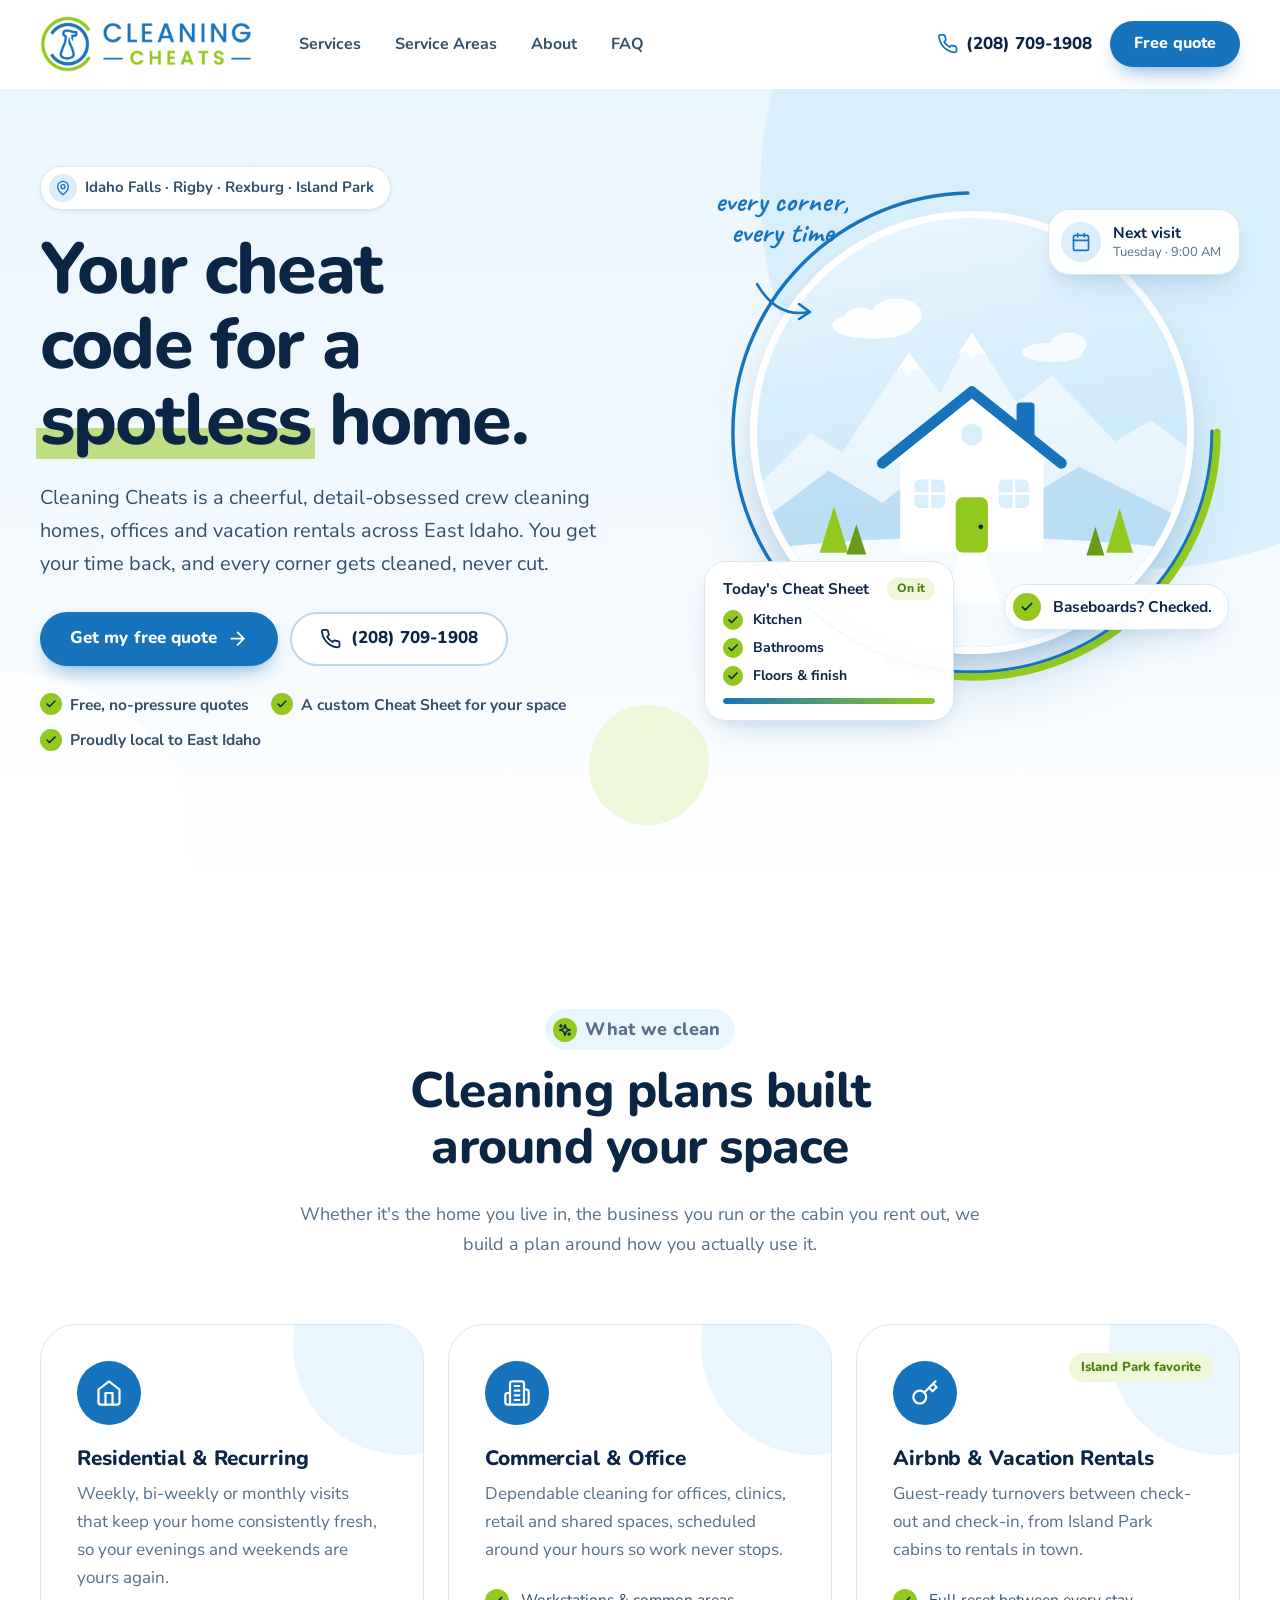
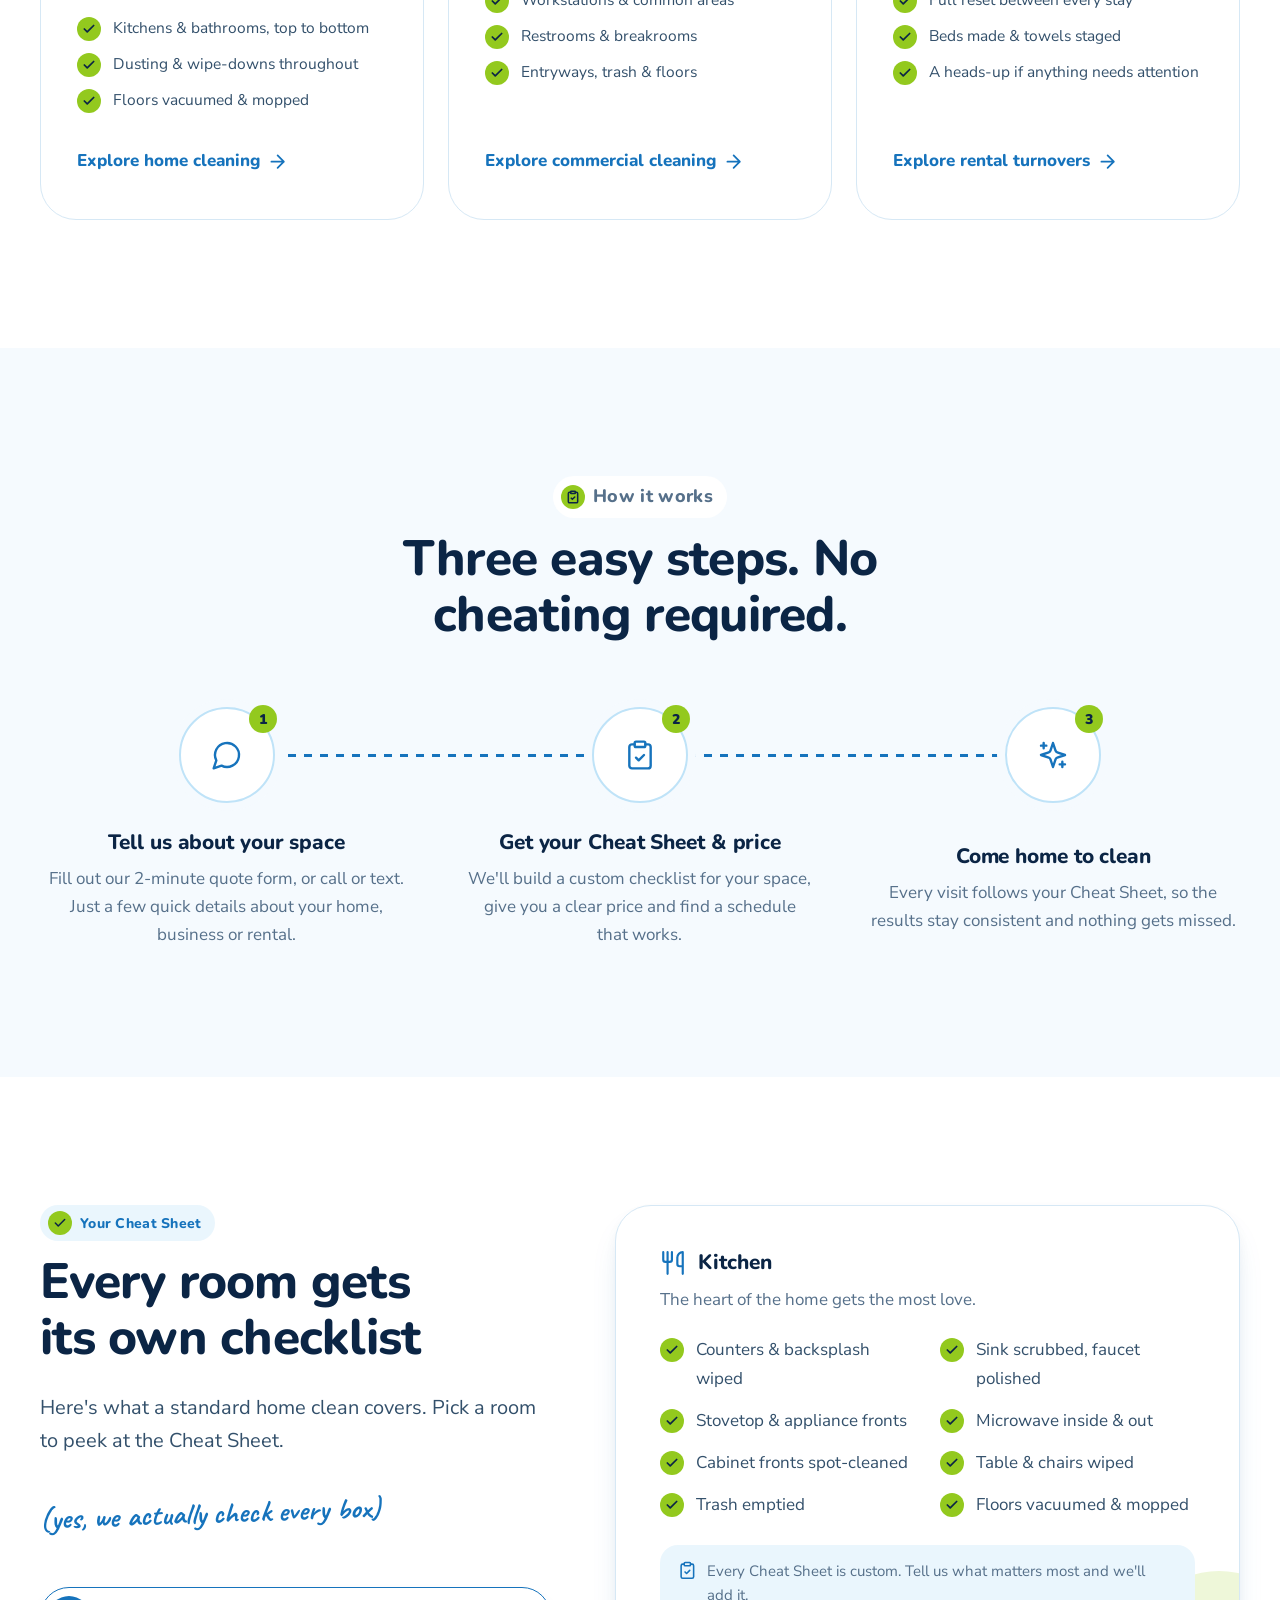
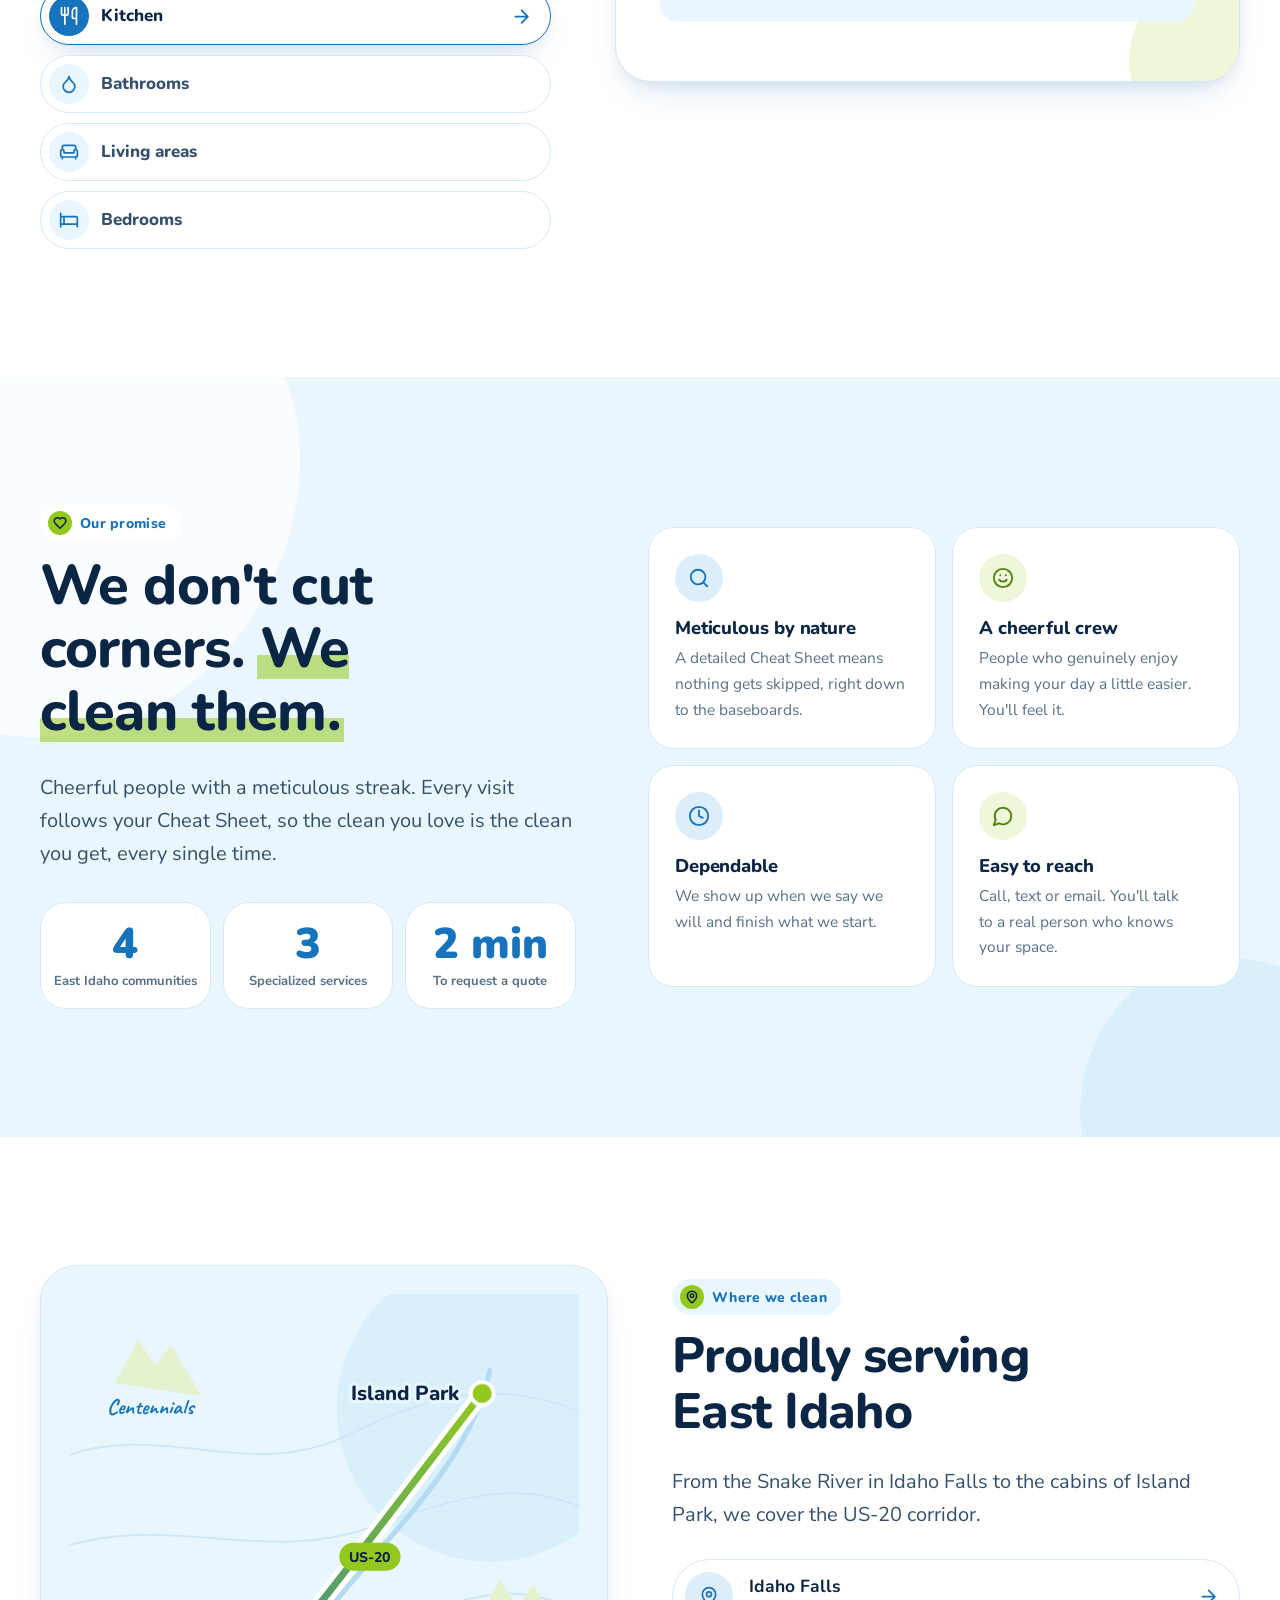
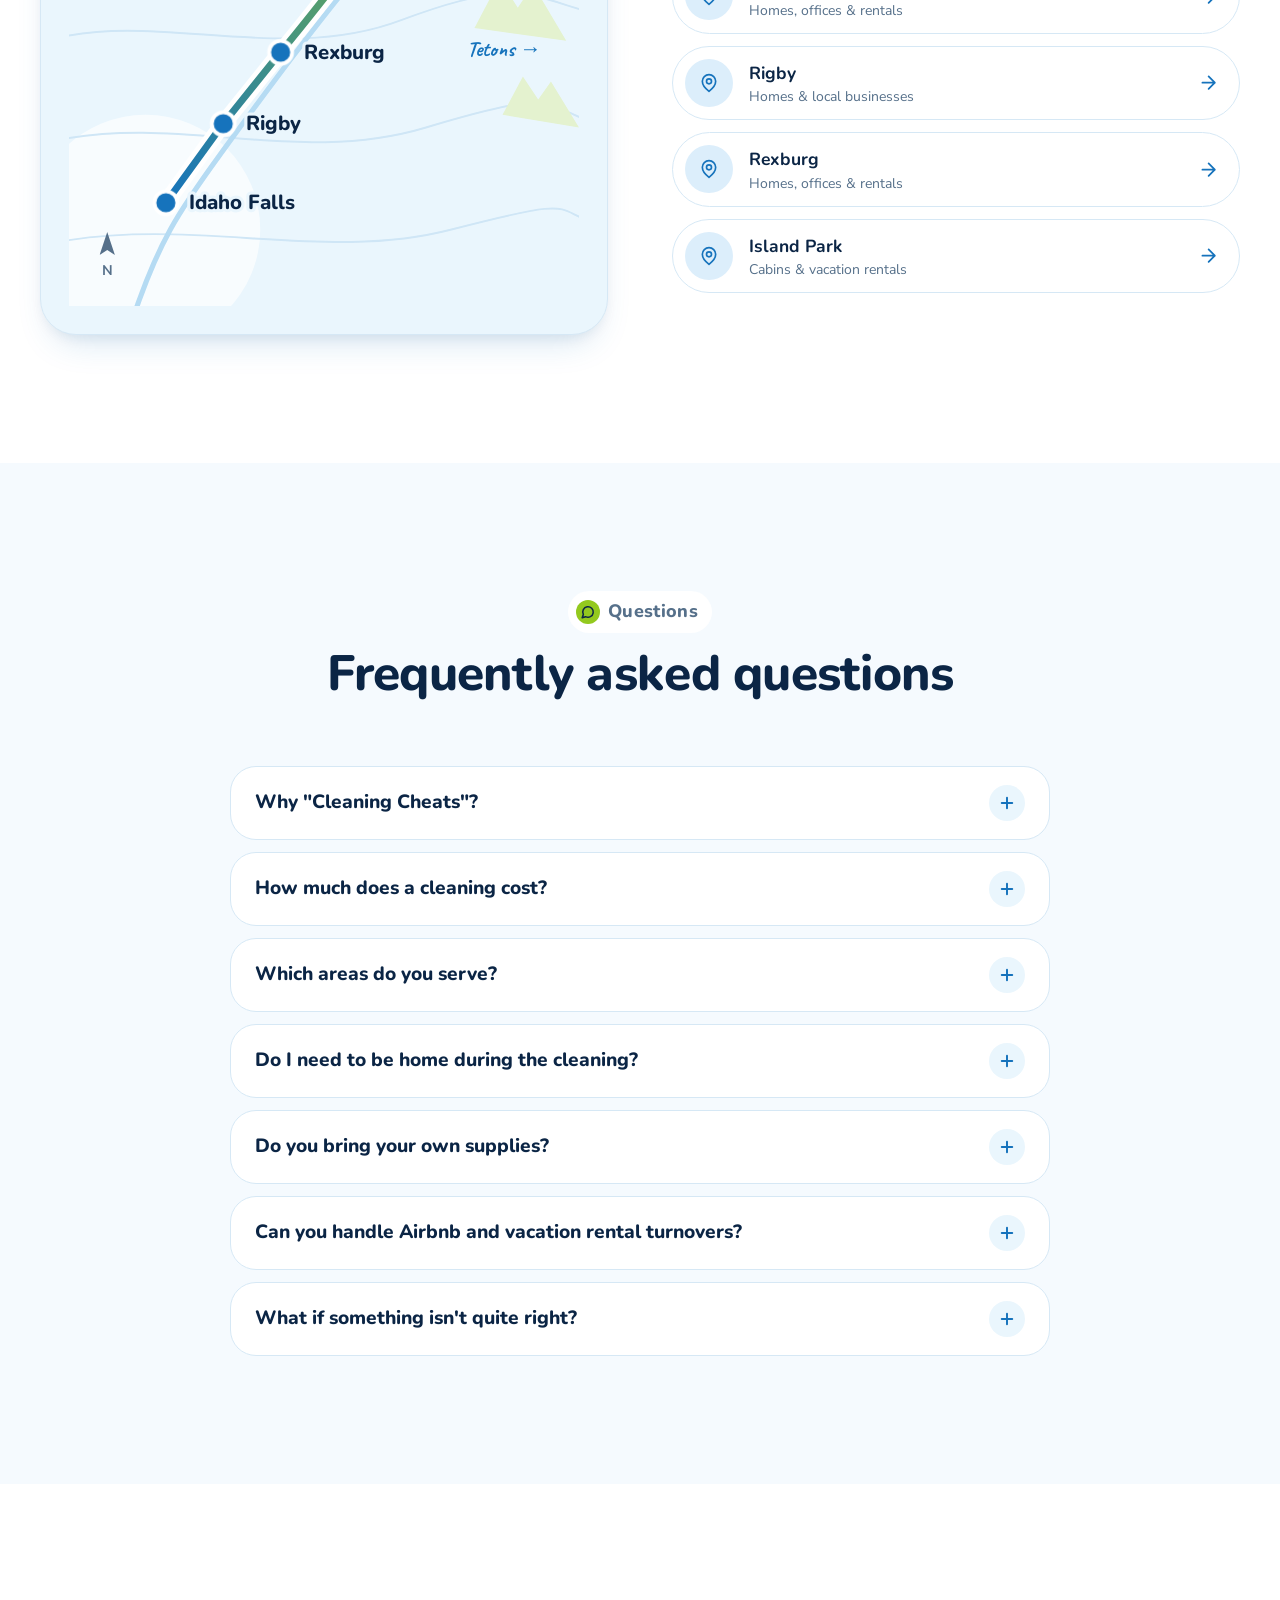
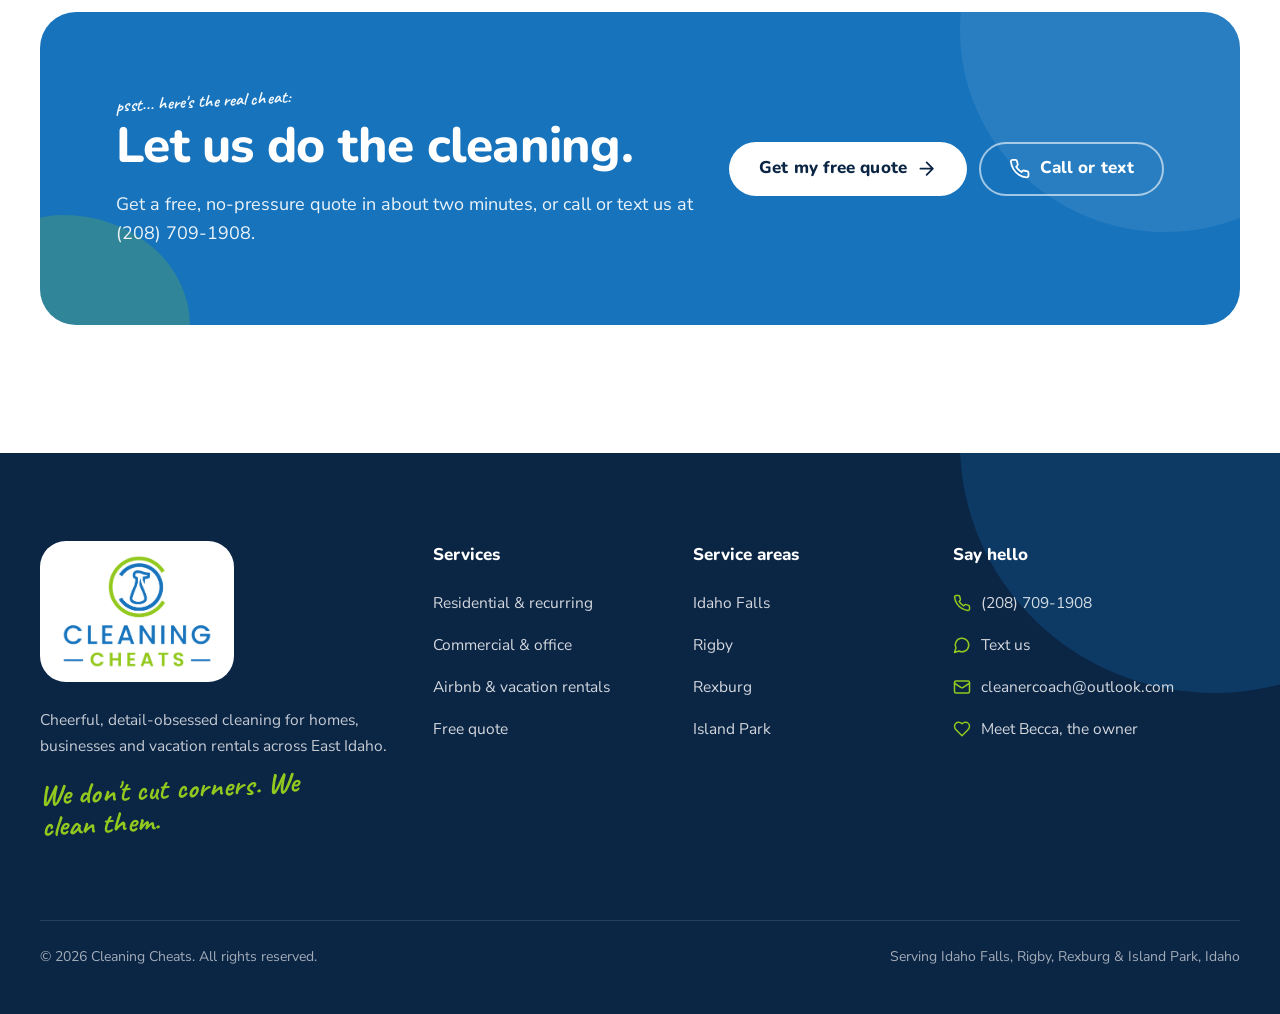
==== commit c2d3f821: "Add owner Becca Hansen to About page and site data Name in the About intro, photo alt text, handwrit" ====
--- a/index.html
+++ b/index.html
@@ -31,6 +31,7 @@
     "url": "https://cleaningcheats.com/",
     "logo": "https://cleaningcheats.com/assets/img/logo-original.jpg",
     "image": "https://cleaningcheats.com/assets/img/logo-original.jpg",
+    "founder": { "@type": "Person", "name": "Becca Hansen" },
     "telephone": "+1-208-709-1908",
     "email": "cleanercoach@outlook.com",
     "address": { "@type": "PostalAddress", "addressRegion": "ID", "addressCountry": "US" },
@@ -566,7 +567,7 @@
             <li><a href="tel:+12087091908"><svg class="icon" aria-hidden="true"><use href="#i-phone"/></svg> (208) 709-1908</a></li>
             <li><a href="sms:+12087091908"><svg class="icon" aria-hidden="true"><use href="#i-message"/></svg> Text us</a></li>
             <li><a href="mailto:cleanercoach@outlook.com"><svg class="icon" aria-hidden="true"><use href="#i-mail"/></svg> cleanercoach@outlook.com</a></li>
-            <li><a href="about.html"><svg class="icon" aria-hidden="true"><use href="#i-heart"/></svg> Meet the owner</a></li>
+            <li><a href="about.html"><svg class="icon" aria-hidden="true"><use href="#i-heart"/></svg> Meet Becca, the owner</a></li>
           </ul>
         </div>
       </div>
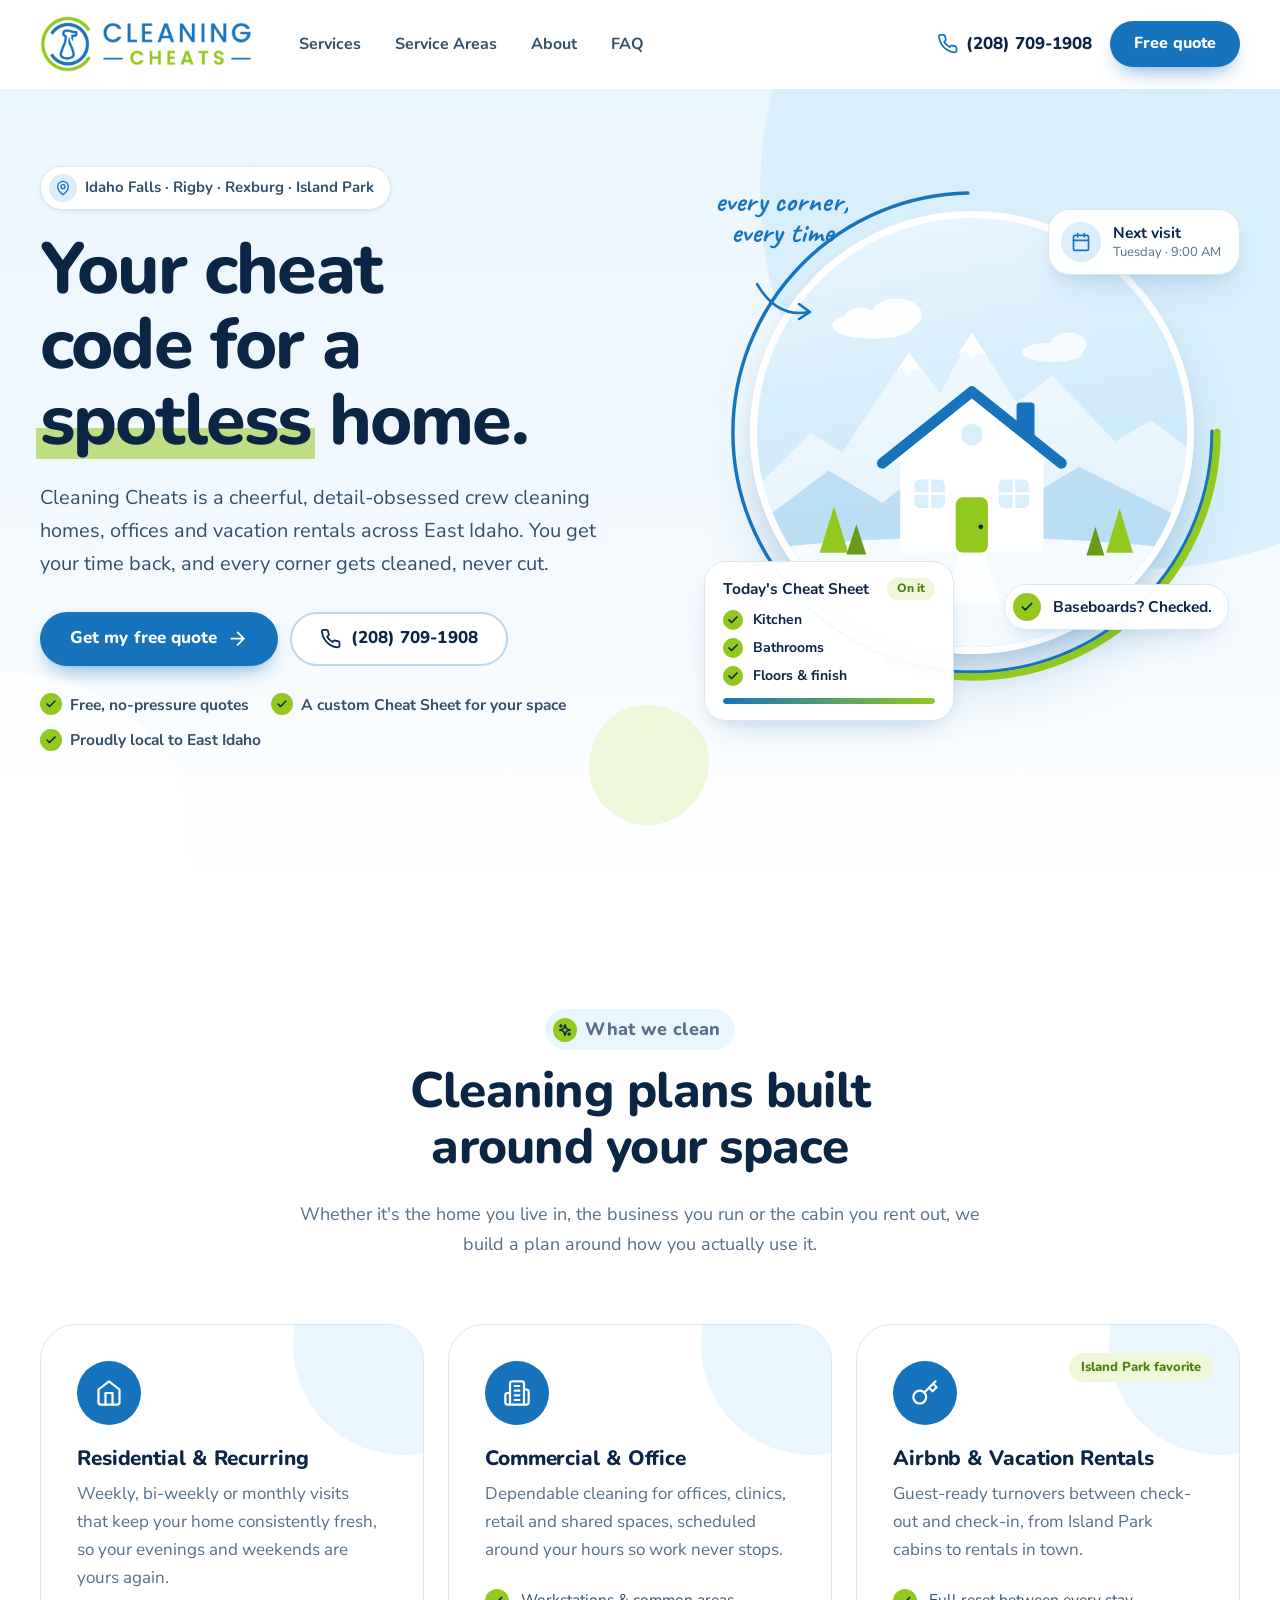
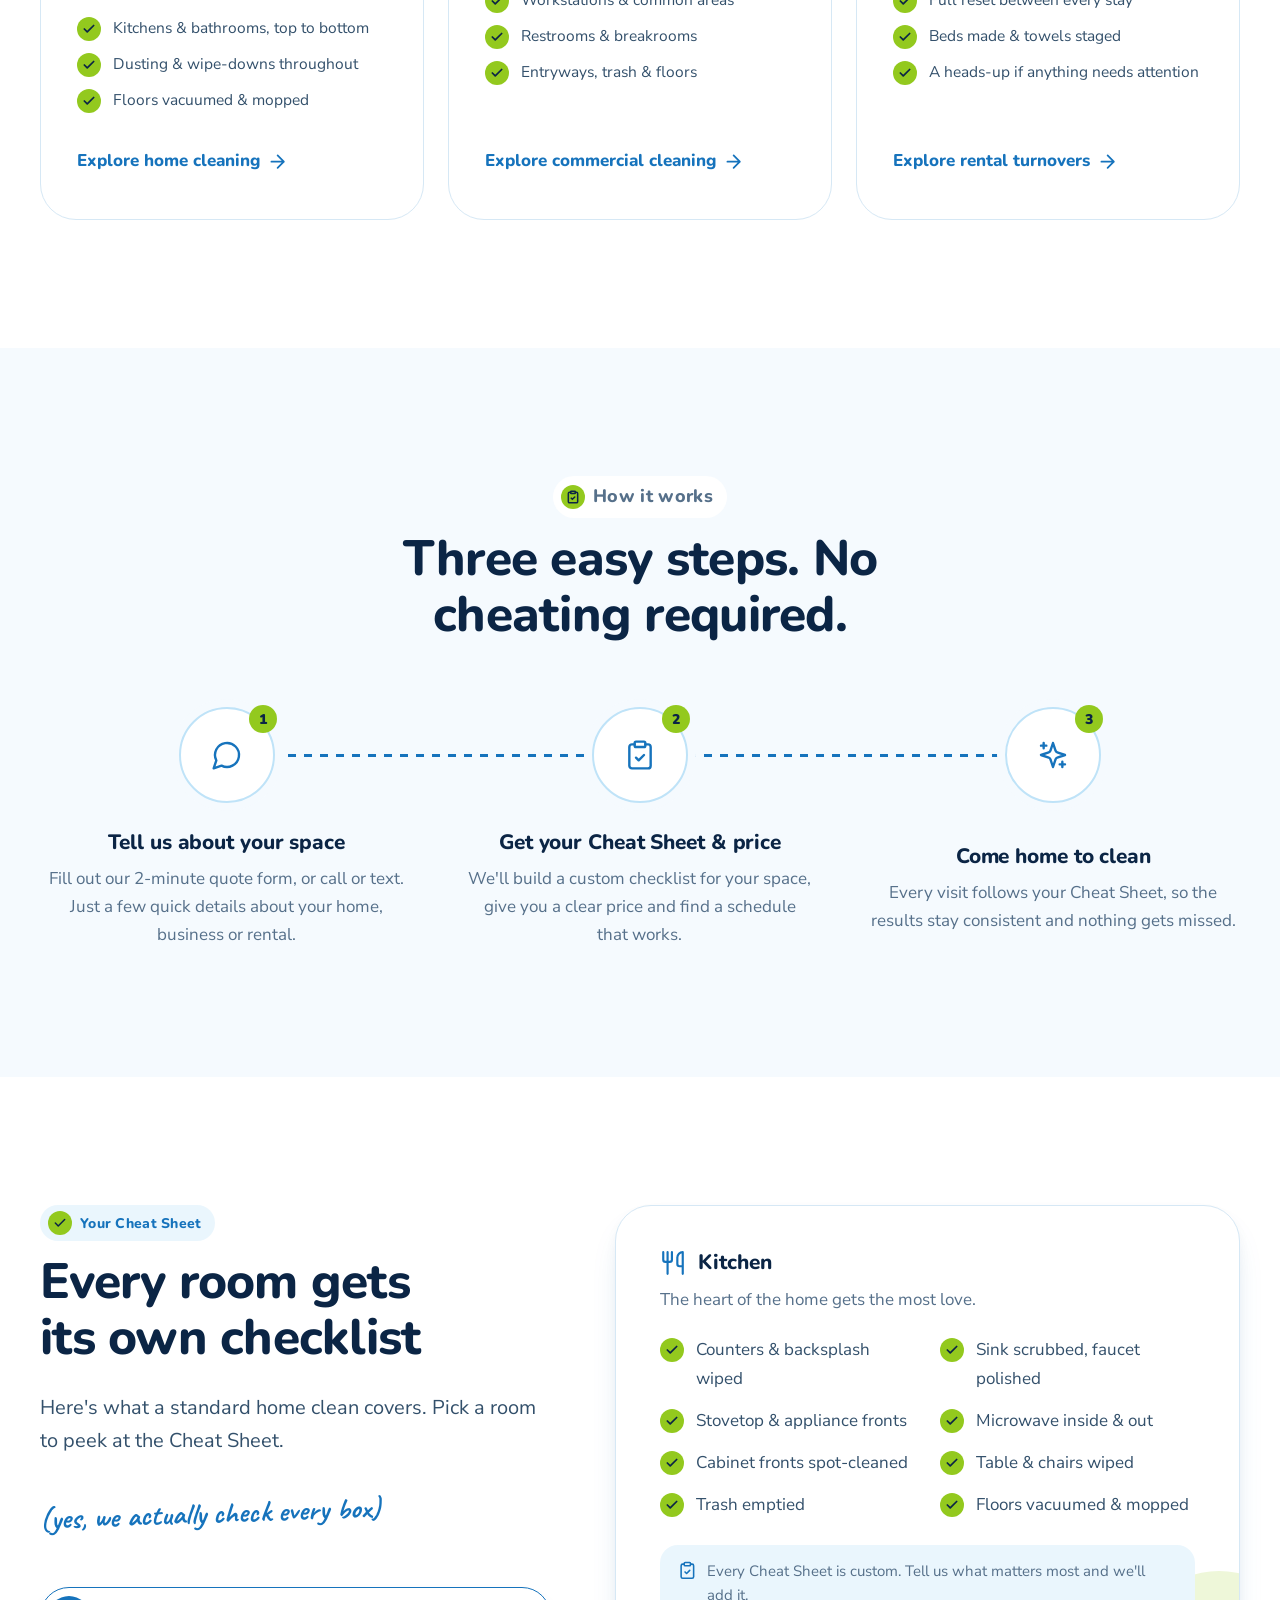
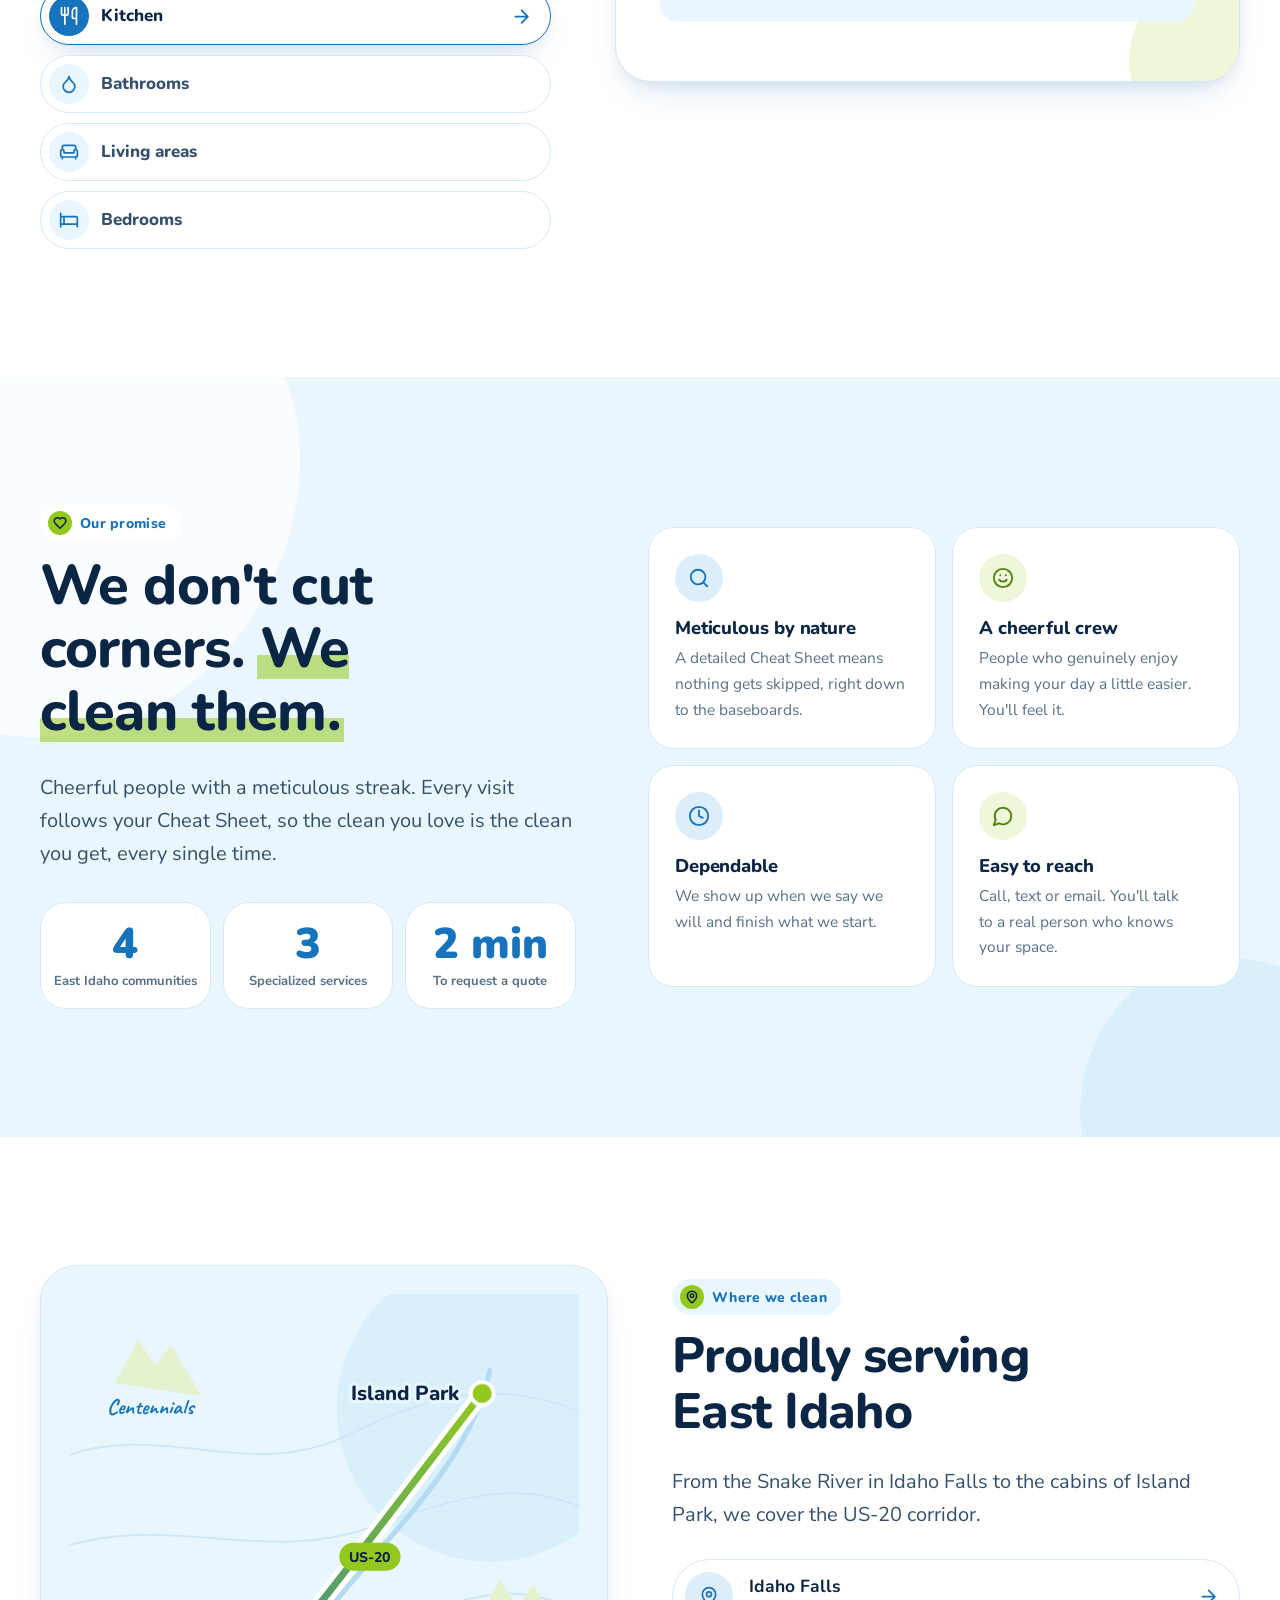
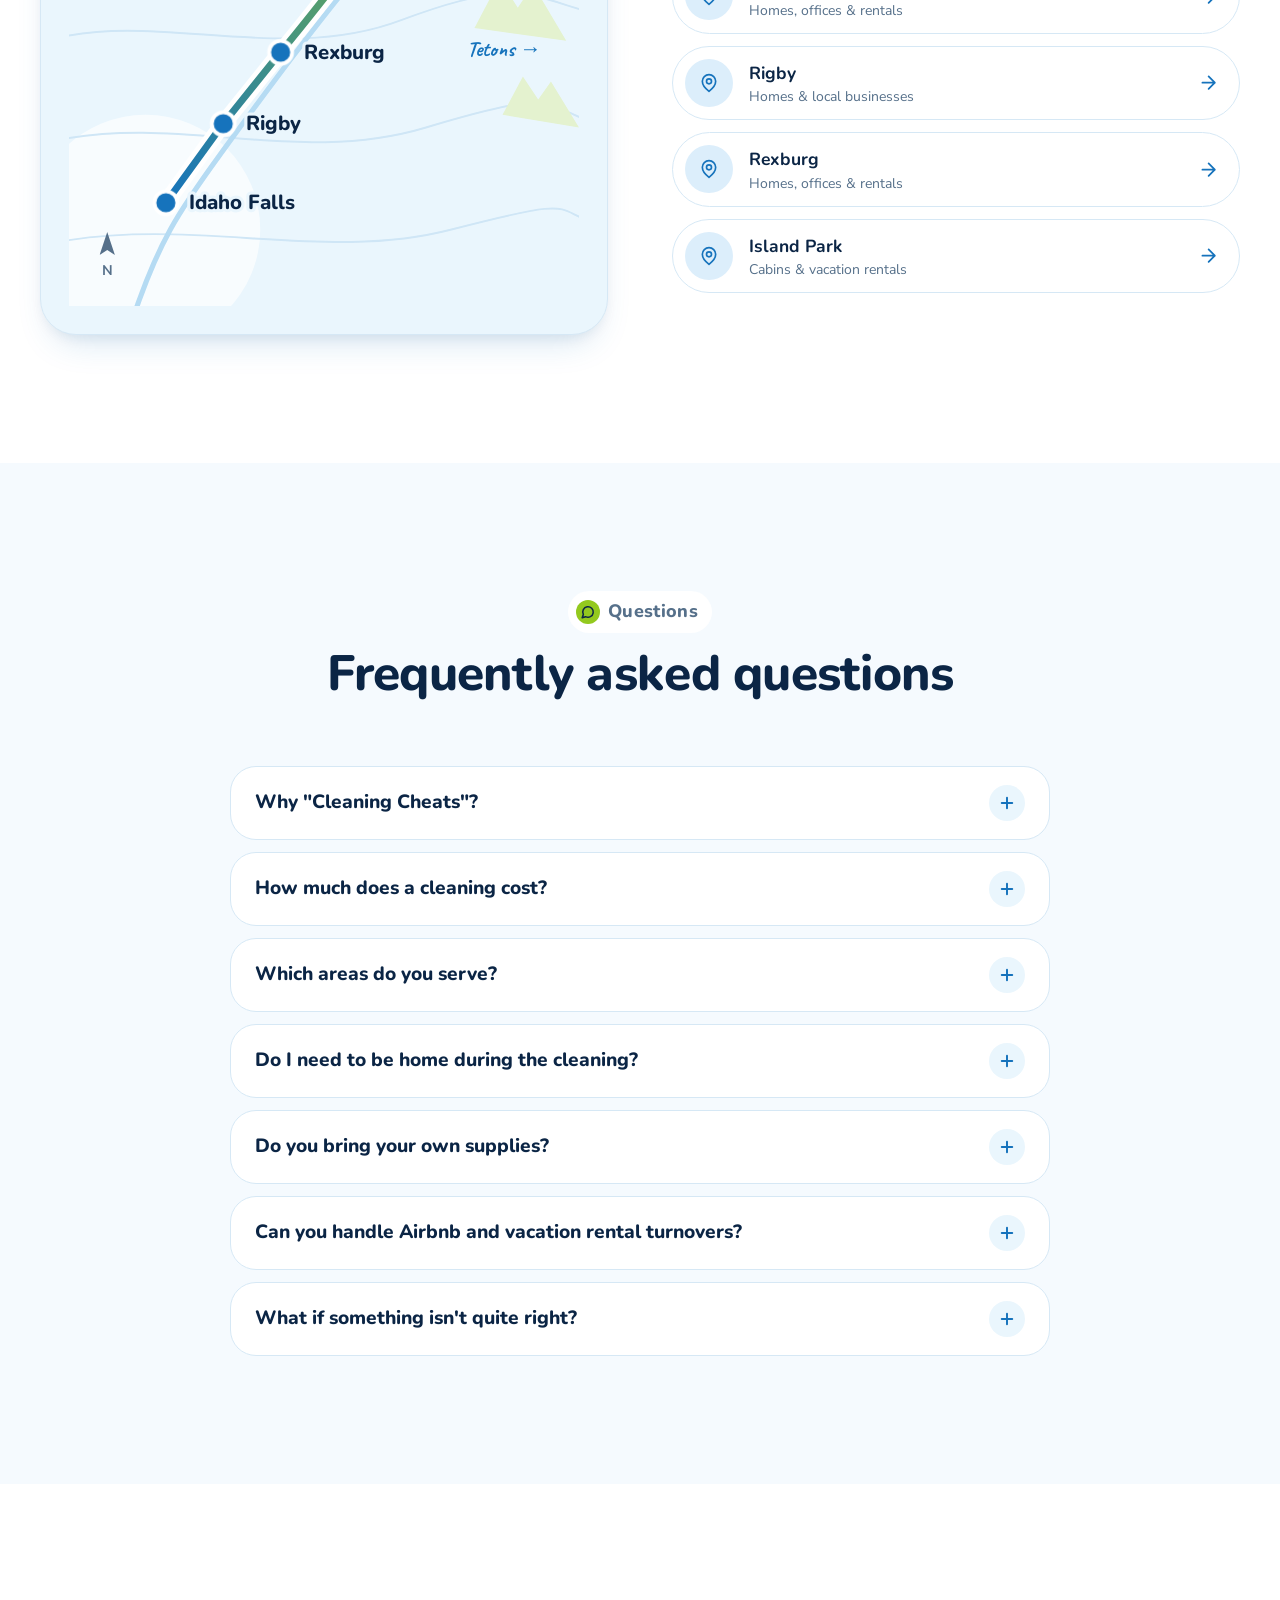
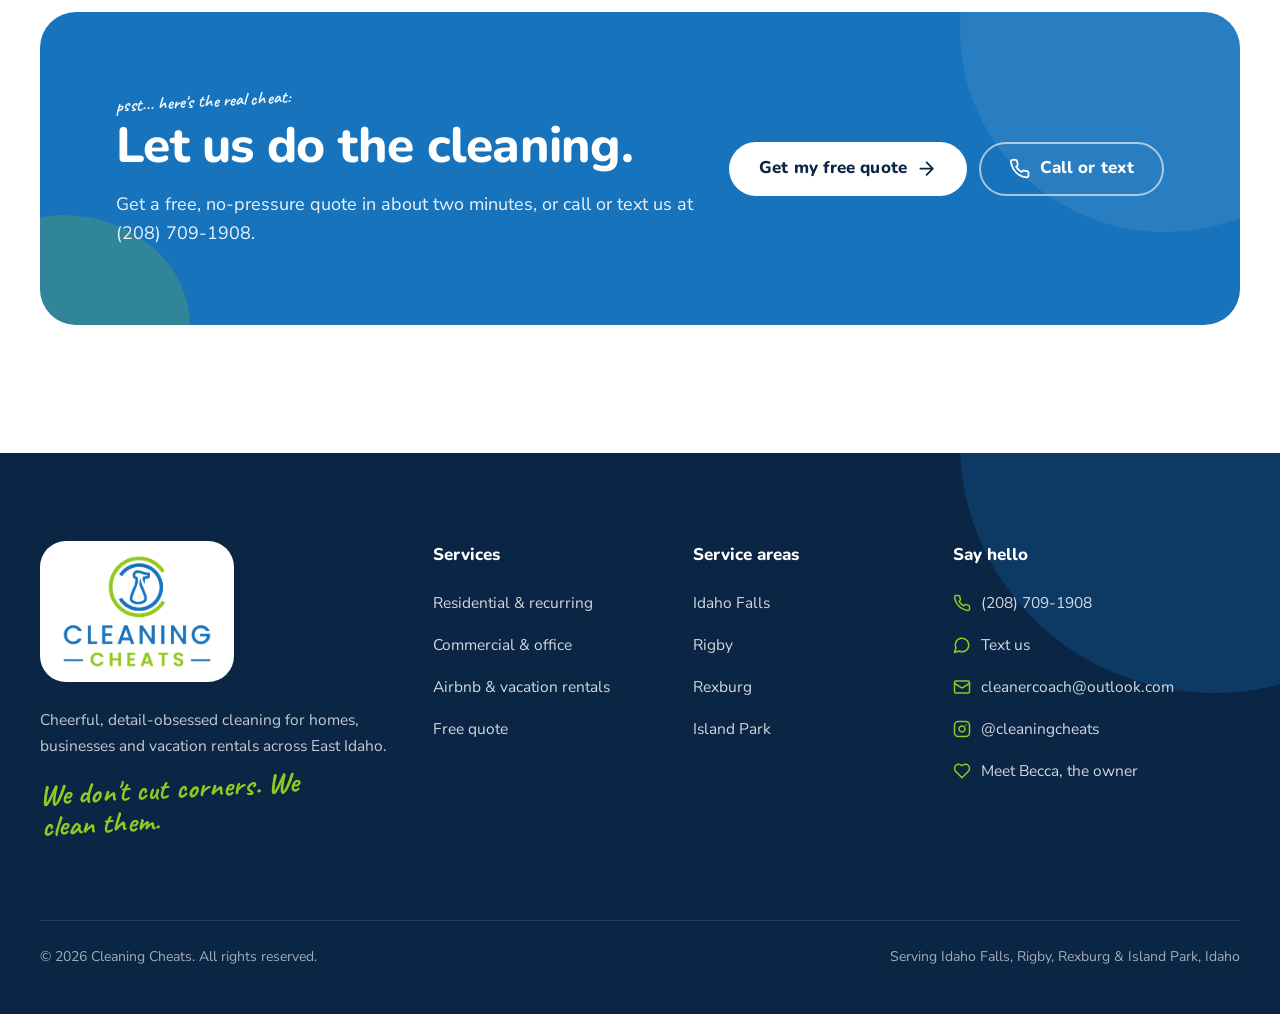
==== commit 35a2ccc8: "Add Instagram @cleaningcheats Footer and mobile menu on every page, a Follow button on the About pag" ====
--- a/index.html
+++ b/index.html
@@ -32,6 +32,7 @@
     "logo": "https://cleaningcheats.com/assets/img/logo-original.jpg",
     "image": "https://cleaningcheats.com/assets/img/logo-original.jpg",
     "founder": { "@type": "Person", "name": "Becca Hansen" },
+    "sameAs": ["https://www.instagram.com/cleaningcheats/"],
     "telephone": "+1-208-709-1908",
     "email": "cleanercoach@outlook.com",
     "address": { "@type": "PostalAddress", "addressRegion": "ID", "addressCountry": "US" },
@@ -80,6 +81,7 @@
     <symbol id="i-plus" viewBox="0 0 24 24"><path d="M12 5v14M5 12h14"/></symbol>
     <symbol id="i-alert" viewBox="0 0 24 24"><circle cx="12" cy="12" r="10"/><path d="M12 8v4M12 16h.01"/></symbol>
     <symbol id="i-send" viewBox="0 0 24 24"><path d="m22 2-7 20-4-9-9-4Z"/><path d="M22 2 11 13"/></symbol>
+    <symbol id="i-instagram" viewBox="0 0 24 24"><rect width="20" height="20" x="2" y="2" rx="5"/><path d="M16 11.37A4 4 0 1 1 12.63 8 4 4 0 0 1 16 11.37z"/><path d="M17.5 6.5h.01"/></symbol>
     <symbol id="i-heart" viewBox="0 0 24 24"><path d="M19 14c1.49-1.46 3-3.21 3-5.5A5.5 5.5 0 0 0 16.5 3c-1.76 0-3 .5-4.5 2-1.5-1.5-2.74-2-4.5-2A5.5 5.5 0 0 0 2 8.5c0 2.3 1.5 4.05 3 5.5l7 7Z"/></symbol>
     <symbol id="i-star" viewBox="0 0 24 24"><path d="M12 2l3.09 6.26L22 9.27l-5 4.87 1.18 6.88L12 17.77l-6.18 3.25L7 14.14 2 9.27l6.91-1.01L12 2z"/></symbol>
     <symbol id="i-smile" viewBox="0 0 24 24"><circle cx="12" cy="12" r="10"/><path d="M8 14s1.5 2 4 2 4-2 4-2M9 9h.01M15 9h.01"/></symbol>
@@ -128,7 +130,7 @@
       <a class="btn btn-primary btn-block" href="quote.html">Get my free quote <svg class="icon icon-arrow" aria-hidden="true"><use href="#i-arrow-right"/></svg></a>
       <a class="btn btn-ghost btn-block" href="tel:+12087091908"><svg class="icon" aria-hidden="true"><use href="#i-phone"/></svg> Call or text (208) 709-1908</a>
     </div>
-    <p class="mobile-menu-meta">Serving Idaho Falls, Rigby, Rexburg &amp; Island Park<br><a href="mailto:cleanercoach@outlook.com">cleanercoach@outlook.com</a></p>
+    <p class="mobile-menu-meta">Serving Idaho Falls, Rigby, Rexburg &amp; Island Park<br><a href="mailto:cleanercoach@outlook.com">cleanercoach@outlook.com</a><br><a href="https://www.instagram.com/cleaningcheats/" target="_blank" rel="noopener">@cleaningcheats on Instagram</a></p>
     <p class="hand">We don't cut corners. We clean them.</p>
   </div>
 
@@ -567,6 +569,7 @@
             <li><a href="tel:+12087091908"><svg class="icon" aria-hidden="true"><use href="#i-phone"/></svg> (208) 709-1908</a></li>
             <li><a href="sms:+12087091908"><svg class="icon" aria-hidden="true"><use href="#i-message"/></svg> Text us</a></li>
             <li><a href="mailto:cleanercoach@outlook.com"><svg class="icon" aria-hidden="true"><use href="#i-mail"/></svg> cleanercoach@outlook.com</a></li>
+            <li><a href="https://www.instagram.com/cleaningcheats/" target="_blank" rel="noopener"><svg class="icon" aria-hidden="true"><use href="#i-instagram"/></svg> @cleaningcheats<span class="sr-only"> on Instagram (opens in a new tab)</span></a></li>
             <li><a href="about.html"><svg class="icon" aria-hidden="true"><use href="#i-heart"/></svg> Meet Becca, the owner</a></li>
           </ul>
         </div>
